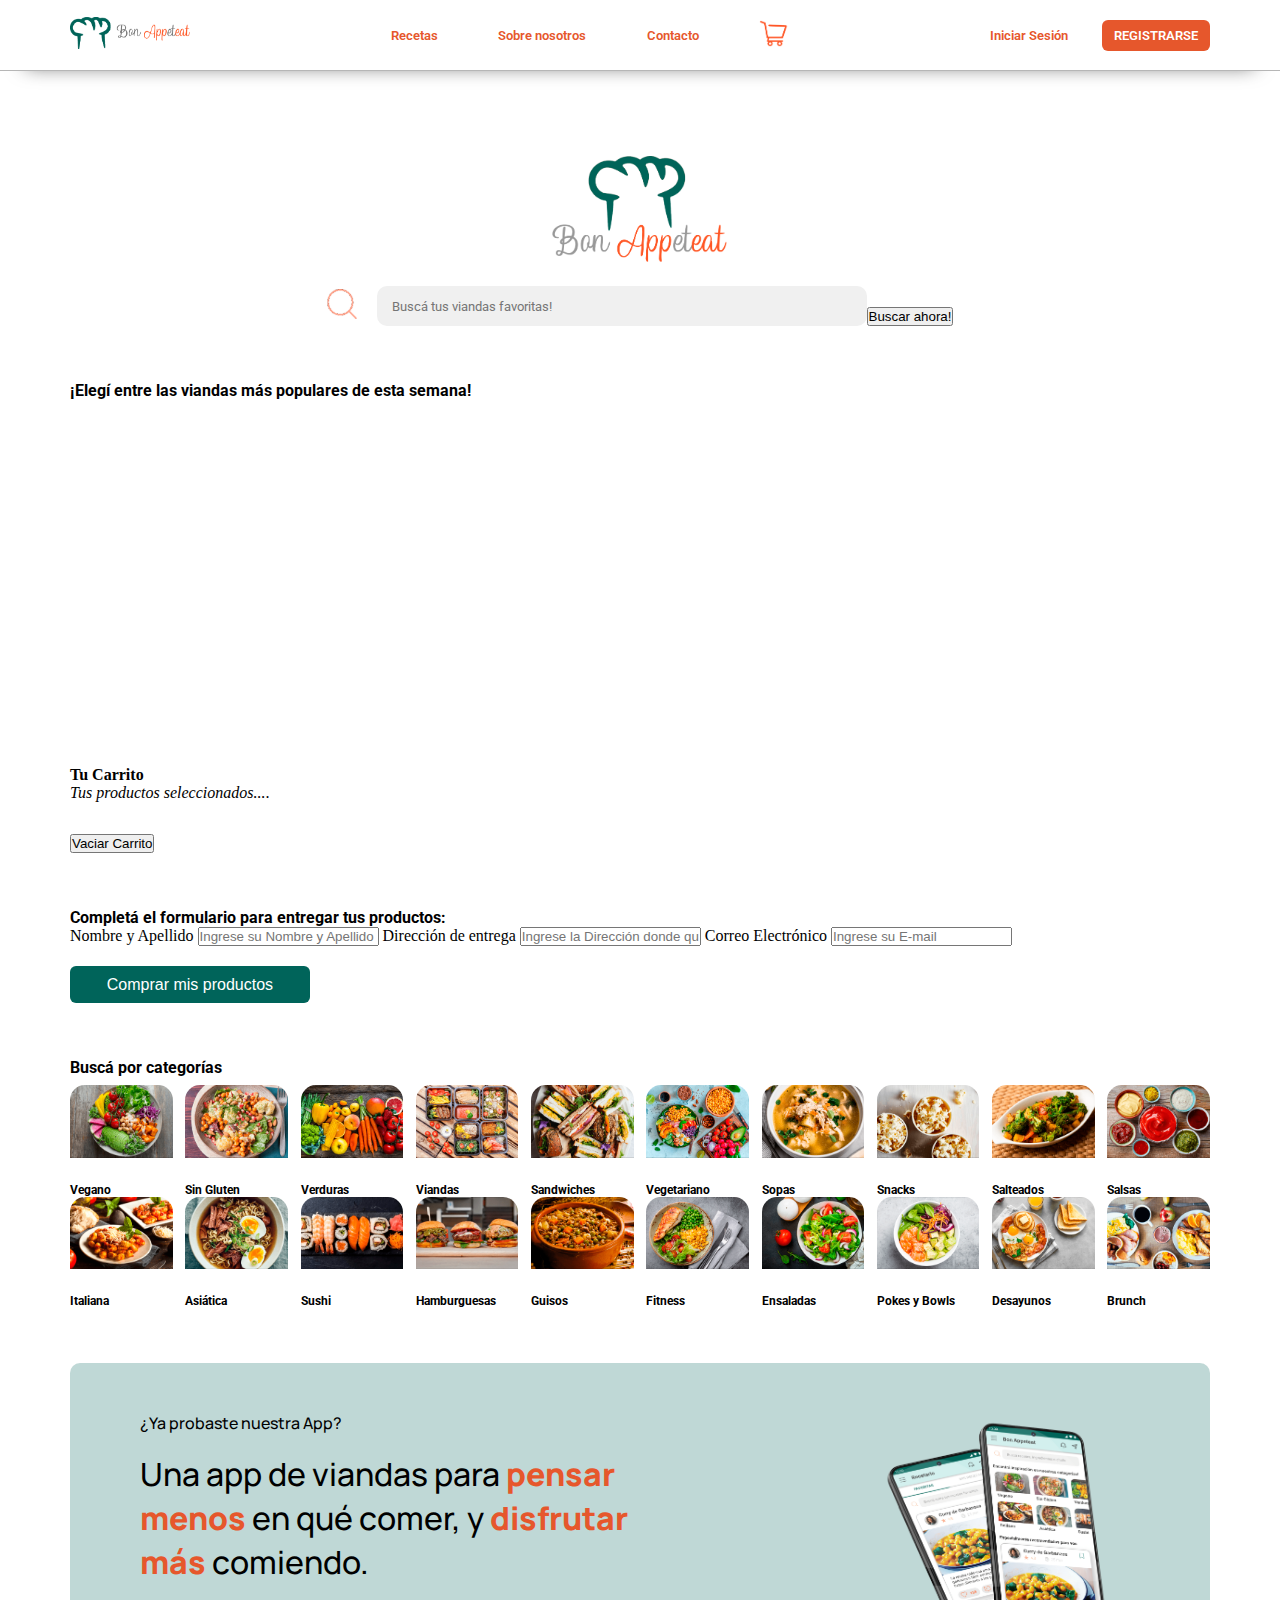
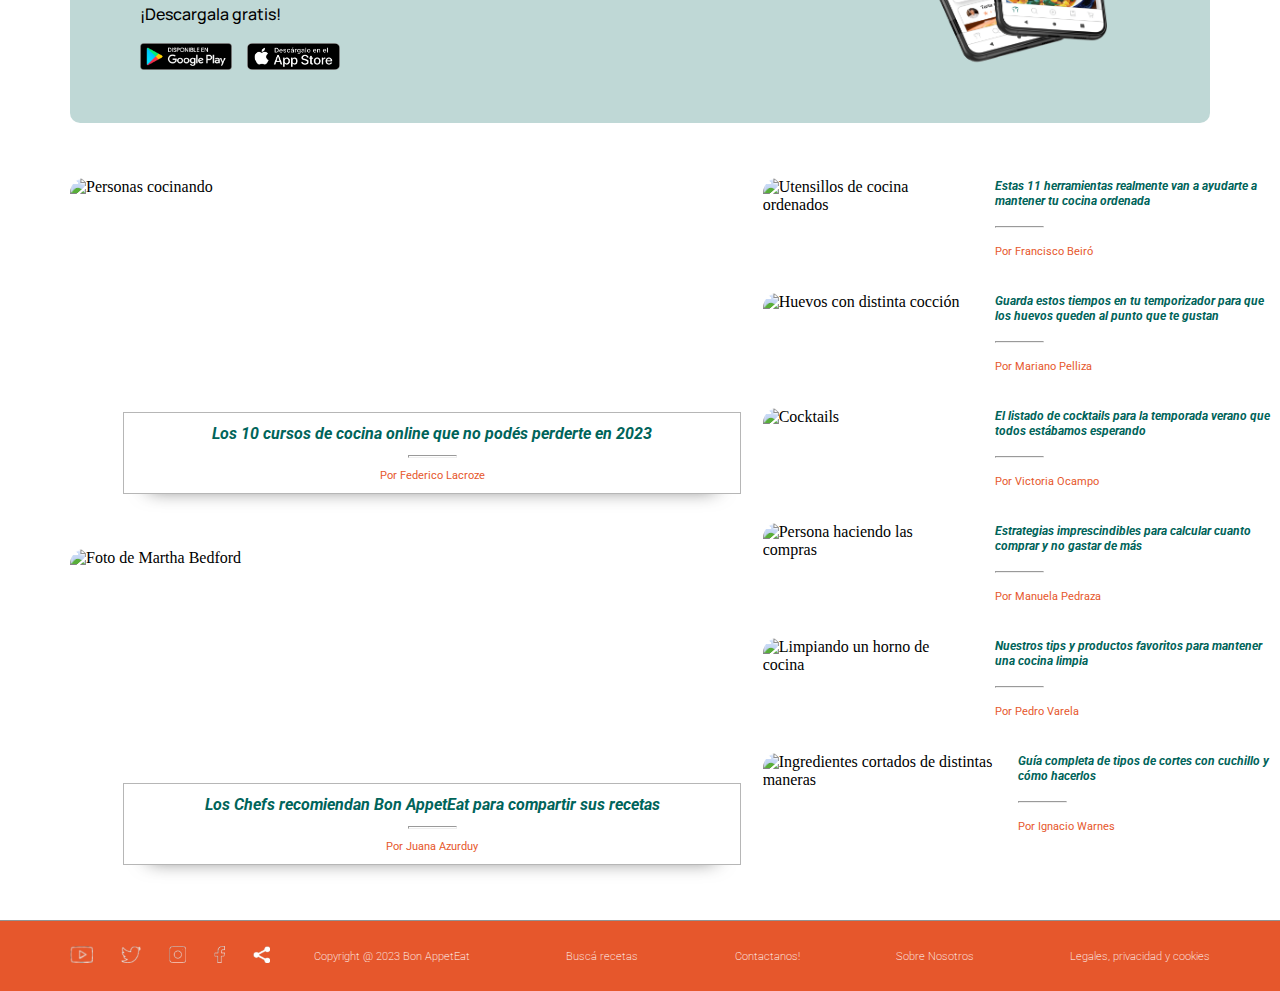
==== index.html @ 22631f2e "Se recupera la parte de DOM que se ejecutó para la segunda entrega" ====
<!DOCTYPE html>
<html lang="en">

<head>
    <meta charset="UTF-8">
    <meta http-equiv="X-UA-Compatible" content="IE=edge">
    <meta name="viewport" content="width=device-width, initial-scale=1.0">
    <meta name="description"
        content="Recetas para pensar menos en qué comer, y  disfrutar más comiendo. Podés buscar, guardar, compartir y crear todas las recetas que puedas imaginarte. No pierdas más el tiempo ni la cabeza, empezá a disfrutar de cocinar!">
    <meta name="keywords"
        content="RECETAS, RECETA, COCINAR, COCINA, COMIDA, COMIDAS, VEGANO, VEGANA, VEGETARIANO, VEGETARIANA, CELIACO, CELIACA, IDEA, SIMPLE, RAPIDO, INGREDIENTES, FACIL, MENU, GOURMET, AMATEUR, CHEF, RECETAS RAPIDAS, RECETAS FACILES, RECETAS RICAS">
    <title>Bon AppetEat - Resolvé tus comidas con miles de viandas</title>
    <link rel="shortcut icon" href="./imgs/logoFavicon.png">
    <!-- Google Fonts -->
    <link rel="preconnect" href="https://fonts.googleapis.com">
    <link rel="preconnect" href="https://fonts.gstatic.com" crossorigin>
    <link href="https://fonts.googleapis.com/css2?family=Manrope:wght@500&family=Roboto:wght@400;700&display=swap"
        rel="stylesheet">
    <!-- Bootstrap -->
    <link href="https://cdn.jsdelivr.net/npm/bootstrap@5.3.0-alpha1/dist/css/bootstrap.min.css" rel="stylesheet"
        integrity="sha384-GLhlTQ8iRABdZLl6O3oVMWSktQOp6b7In1Zl3/Jr59b6EGGoI1aFkw7cmDA6j6gD" crossorigin="anonymous">
    <!-- Style en css -->
    <link rel="stylesheet" href="./css/estilos.css">
</head>

<body>
    <main class="main__grid">
        <header class="grid__header">
            <nav class="navBar">
                <ol class="grid__padding--left grid__padding--right noBullet">
                    <li><a href="./index.html"><img id="logoNavBar" src="./imgs/logoNavBar.png"
                                alt="Logo y leyenda Bon AppetEat"></a></li>
                    <ul class="navBar__links--center noBullet">
                        <li><a class="robotoSemibold" href="./pages/recetas.html">Recetas</a></li>
                        <li><a class="robotoSemibold" href="./pages/sobreNosotros.html">Sobre nosotros</a></li>
                        <li><a class="robotoSemibold" href="./pages/contacto.html">Contacto</a></li>
                        <li><a id="botonCarrito" href="./pages/carrito.html"><img src="./imgs/carritoLogo.png"
                                    alt="Icono para acceder al carrito"></a></li>
                    </ul>
                    <ul class="navBar__links--login noBullet">
                        <li><a class="robotoSemibold" href="./pages/iniciarSesion.html"> Iniciar Sesión</a></li>
                        <li><a class="robotoSemibold" id="registroButton" href="./pages/registro.html">REGISTRARSE</a>
                        </li>
                    </ul>
                </ol>
            </nav>
        </header>
        <section class="buscador__index grid__buscador"><!-- Buscador -->
            <div class="buscador">
                <img src="./imgs/iconoBuscador.png" alt="Lupa de busqueda">
                <input class="buscador__barra robotoRegular" id="buscadorIndex" type="search"
                    name="buscadorRecetasIndex" placeholder="Buscá tus viandas favoritas!">
                <button id="botonBuscador">Buscar ahora!</button>
            </div>
            <div id="resBuscador"></div>
        </section>
        <section class="recetas grid__recetas grid__padding--left grid__padding--right">
            <!-- Seccion recetas destacadas -->
            <h1 class="robotoBold">¡Elegí entre las viandas más populares de esta semana!</h1>
            <article class="recetas__cards cardsViandas" id="product">
            </article>
        </section>
        <section class="grid__carritoIndex grid__padding--left grid__padding--right"> <!-- Carrito interactivo -->
            <div class="carrito">
                <h4>Tu Carrito</h4>
                <em>Tus productos seleccionados...</em>.
                <div class="container-cart" id="carritoActivo">
                </div>
                <div id="carritoPrecio">
                </div>
                <div>
                    <button type="button" id="carritoEmpty" class="btn btn-outline-primary">Vaciar Carrito</button>
                </div>
            </div>
        </section>
        <section class="grid__formEntrega grid__padding--left grid__padding--right"> <!-- Form de entrega (B) -->
            <p class="robotoBold">Completá el formulario para entregar tus productos:</p>
            <label>Nombre y Apellido</label>
            <input type="text" class="form-control" id="inputName" placeholder="Ingrese su Nombre y Apellido">
            <label>Dirección de entrega</label>
            <input type="text" class="form-control" id="inputName"
                placeholder="Ingrese la Dirección donde quiera recibir sus productos">
            <label>Correo Electrónico</label>
            <input type="email" class="form-control" id="inputEmail" placeholder="Ingrese su E-mail">
            <div class="container-form">
                <button type="submit" id="boton__submit" class="boton__formEntrega">Comprar mis productos</button>
            </div>
        </section>
        <section class="categorias grid__categorias grid__padding--left grid__padding--right">
            <!-- Seccion categorias -->
            <h2 class="robotoBold">Buscá por categorías</h2>
            <article class="categorias__row">
                <div class="categorias__card robotoBold">
                    <img src="./imgs/categorias/iconoCategoriaVegan.png" alt="Imagen de Categoría Vegano">
                    <p>Vegano</p>
                </div>
                <div class="categorias__card robotoBold">
                    <img src="./imgs/categorias/iconoCategoriaGlutenF.png" alt="Imagen de Categoría Sin Gluten">
                    <p>Sin Gluten</p>
                </div>
                <div class="categorias__card robotoBold">
                    <img src="./imgs/categorias/iconoCategoriaVerduras.png" alt="Imagen de Categoría Verduras">
                    <p>Verduras</p>
                </div>
                <div class="categorias__card robotoBold">
                    <img src="./imgs/categorias/iconoCategoriaViandas.png" alt="Imagen de Categoría Viandas">
                    <p>Viandas</p>
                </div>
                <div class="categorias__card robotoBold">
                    <img src="./imgs/categorias/iconoCategoriaSandw.png" alt="Imagen de Categoría Sandwiches">
                    <p>Sandwiches</p>
                </div>
                <div class="categorias__card robotoBold">
                    <img src="./imgs/categorias/iconoCategoriaVege.png" alt="Imagen de Categoría Vegetariano">
                    <p>Vegetariano</p>
                </div>
                <div class="categorias__card robotoBold">
                    <img src="./imgs/categorias/iconoCategoriaSopas.png" alt="Imagen de Categoría Sopas">
                    <p>Sopas</p>
                </div>
                <div class="categorias__card robotoBold">
                    <img src="./imgs/categorias/iconoCategoriaSnacks.png" alt="Imagen de Categoría Snacks">
                    <p>Snacks</p>
                </div>
                <div class="categorias__card robotoBold">
                    <img src="./imgs/categorias/iconoCategoriaSalteados.png" alt="Imagen de Categoría Salteados">
                    <p>Salteados</p>
                </div>
                <div class="categorias__card robotoBold">
                    <img src="./imgs/categorias/iconoCategoriaSalsas.png" alt="Imagen de Categoría Salsas">
                    <p>Salsas</p>
                </div>
            </article>
            <article class="categorias__row">
                <div class="categorias__card robotoBold">
                    <img src="./imgs/categorias/iconoCategoriaItalian.png" alt="Imagen de Categoría Italiana">
                    <p>Italiana</p>
                </div>
                <div class="categorias__card robotoBold">
                    <img src="./imgs/categorias/iconoCategoriaAsian.png" alt="Imagen de Categoría Asiática">
                    <p>Asiática</p>
                </div>
                <div class="categorias__card robotoBold">
                    <img src="./imgs/categorias/iconoCategoriaSushi.png" alt="Imagen de Categoría Sushi">
                    <p>Sushi</p>
                </div>
                <div class="categorias__card robotoBold">
                    <img src="./imgs/categorias/iconoCategoriaHamb.png" alt="Imagen de Categoría Hamburguesas">
                    <p>Hamburguesas</p>
                </div>
                <div class="categorias__card robotoBold">
                    <img src="./imgs/categorias/iconoCategoriaGuisos.png" alt="Imagen de Categoría Guisos">
                    <p>Guisos</p>
                </div>
                <div class="categorias__card robotoBold">
                    <img src="./imgs/categorias/iconoCategoriaFitness.png" alt="Imagen de Categoría Fitness">
                    <p>Fitness</p>
                </div>
                <div class="categorias__card robotoBold">
                    <img src="./imgs/categorias/iconoCategoriaEnsaladas.png" alt="Imagen de Categoría Ensaladas">
                    <p>Ensaladas</p>
                </div>
                <div class="categorias__card robotoBold">
                    <img src="./imgs/categorias/iconoCategoriaPokes.png" alt="Imagen de Categoría Pokes y Bowls">
                    <p>Pokes y Bowls</p>
                </div>
                <div class="categorias__card robotoBold">
                    <img src="./imgs/categorias/iconoCategoriaDesayuno.png" alt="Imagen de Categoría Desayunos">
                    <p>Desayunos</p>
                </div>
                <div class="categorias__card robotoBold">
                    <img src="./imgs/categorias/iconoCategoriaBrunch.png" alt="Imagen de Categoría Brunch">
                    <p>Brunch</p>
                </div>
            </article>
        </section>
        <section class="app__ad grid__app grid__padding--left grid__padding--right"><!-- Seccion app y ads -->
            <p class="manropeMedium">¿Ya probaste nuestra App?</p>
            <h3 class="manropeMedium">Una app de viandas para <strong>pensar menos</strong> en qué comer, y <strong
                    class="ad__texto--s">disfrutar más</strong>
                comiendo.</h3>
            <p class="manropeMedium">¡Descargala gratis!</p>
            <div class="ad__downloadLogos">
                <a href="https://play.google.com/store/apps"><img class="app__androidLogo"
                        src="./imgs/appGooglePlay.png"
                        alt="Descargar en Google Play (Android)"></a><!-- Quedaría pendiente corregir href si la app se publicase -->
                <a href="https://www.apple.com/la/app-store/"><img class="app__iosLogo" src="./imgs/appAppStore.png"
                        alt="Descargar en Apple Store (iOS)"></a><!-- Quedaría pendiente corregir href si la app se publicase -->
            </div>
        </section>
        <section class="newsletter__noticia grid__newsUno grid__padding--left"><!-- Noticia Grande -->
            <img src="https://kefaloniachef.com/wp-content/uploads/2019/03/cooking-class-in-asheville-1500x609.jpg"
                alt="Personas cocinando">
            <div>
                <p class="descripcion__titulo robotoBold">Los 10 cursos de cocina online que no podés perderte en 2023
                </p>
                <hr>
                <p class="descripcion__autor robotoRegular">Por Federico Lacroze</p>
            </div>
        </section>
        <section class="newsletter__noticia grid__newsDos grid__padding--left"><!-- Noticia Grande -->
            <img src="https://media.architecturaldigest.com/photos/5f77626e3200620f67498c51/master/pass/Martha%20in%20her%20Bedford%20kitchen%20-%20Fadil%20Berisha.jpg"
                alt="Foto de Martha Bedford">
            <div>
                <p class="descripcion__titulo robotoBold">Los Chefs recomiendan Bon AppetEat para compartir sus recetas
                </p>
                <hr>
                <p class="descripcion__autor robotoRegular">Por Juana Azurduy</p>
            </div>
        </section>
        <section class="newsletter__noticia--aside grid__newsAside grid__padding--right"><!-- Noticias aside -->
            <article>
                <img src="https://www.ikea.com/images/los-estantes-de-pared-montados-sohre-azulejos-blancos-almace-235a44f46e3a6fef2f59ff61b4437b71.jpg"
                    alt="Utensillos de cocina ordenados">
                <div>
                    <p class="descripcionA__titulo robotoBold">Estas 11 herramientas realmente van a ayudarte a mantener
                        tu cocina ordenada</p>
                    <hr>
                    <p class="descripcionA__autor robotoRegular">Por Francisco Beiró</p>
                </div>
            </article>
            <article>
                <img src="https://www.doctorkiltz.com/wp-content/uploads/2022/08/AdobeStock_98634572-scaled.jpeg"
                    alt="Huevos con distinta cocción">
                <div>
                    <p class="descripcionA__titulo robotoBold">Guarda estos tiempos en tu temporizador para que los
                        huevos queden al punto que te gustan</p>
                    <hr>
                    <p class="descripcionA__autor robotoRegular">Por Mariano Pelliza</p>
                </div>
            </article>
            <article>
                <img src="https://www.tastingtable.com/img/gallery/11-cocktails-to-try-if-you-like-drinking-gin/l-intro-1659025591.jpg"
                    alt="Cocktails">
                <div>
                    <p class="descripcionA__titulo robotoBold">El listado de cocktails para la temporada verano que
                        todos estábamos esperando</p>
                    <hr>
                    <p class="descripcionA__autor robotoRegular">Por Victoria Ocampo</p>
                </div>
            </article>
            <article>
                <img src="https://image.cnbcfm.com/api/v1/image/106963490-1634759952978-gettyimages-1308615771-dsc05921.jpeg?v=1634760396"
                    alt="Persona haciendo las compras">
                <div>
                    <p class="descripcionA__titulo robotoBold">Estrategias imprescindibles para calcular cuanto comprar
                        y no gastar de más</p>
                    <hr>
                    <p class="descripcionA__autor robotoRegular">Por Manuela Pedraza</p>
                </div>
            </article>
            <article>
                <img src="https://www.portaldehosteleria.com/wp-content/uploads/limpieza-cocina-profesional.jpg"
                    alt="Limpiando un horno de cocina">
                <div>
                    <p class="descripcionA__titulo robotoBold">Nuestros tips y productos favoritos para mantener una
                        cocina limpia</p>
                    <hr>
                    <p class="descripcionA__autor robotoRegular">Por Pedro Varela</p>
                </div>
            </article>
            <article>
                <img src="https://s2.ppllstatics.com/diariovasco/www/multimedia/202101/29/media/cortadas/corteok-RSqHFc3o7Q9es3ElMIcLV2J-1248x770@Diario%20Vasco.jpg"
                    alt="Ingredientes cortados de distintas maneras">
                <div>
                    <p class="descripcionA__titulo robotoBold">Guía completa de tipos de cortes con cuchillo y cómo
                        hacerlos</p>
                    <hr>
                    <p class="descripcionA__autor robotoRegular">Por Ignacio Warnes</p>
                </div>
            </article>
        </section>
        <footer class="grid__footer">
            <ol class="main__footer">
                <ul class="footer__links noBullet grid__padding--left"><!-- Para iconos de redes sociales -->
                    <li class="robotoRegular"><a href="https://www.youtube.com/channel/UC9D3T1NfKx_tJhrFBuXiDGg"><img
                                src="./imgs/iconoYoutube.png" alt="Link a Youtube"></a></li>
                    <li class="robotoRegular"><a href="https://twitter.com/BonAppetEat_app"><img
                                src="./imgs/iconoTwitter.png" alt="Link a Twitter"></a></li>
                    <li class="robotoRegular"><a href="https://www.instagram.com/bonappeteat_app/"><img
                                src="./imgs/iconoInstagram.png" alt="Link a Instagram"></a></li>
                    <li class="robotoRegular"><a href="https://www.facebook.com/profile.php?id=100087445178159"><img
                                src="./imgs/iconoFacebook.png" alt="Link a Facebook"></a></li>
                    <li class="robotoRegular"><a href=""><img src="./imgs/iconoCompartir.png" alt="Compartir"></a></li>
                </ul>
                <ul class="footer__mapsite noBullet grid__padding--right">
                    <li class="robotoRegular">
                        <p>Copyright @ 2023 Bon AppetEat</p>
                    </li>
                    <li class="robotoRegular"><a href="./pages/recetas.html">Buscá recetas</a></li>
                    <!-- Agregar href si se diseña esta página -->
                    <li class="robotoRegular"><a href="./pages/contacto.html">Contactanos!</a></li>
                    <!-- Agregar href si se diseña esta página -->
                    <li class="robotoRegular"><a href="./pages/sobreNosotros.html">Sobre Nosotros</a></li>
                    <!-- Agregar href si se diseña esta página -->
                    <li class="robotoRegular"><a href="">Legales, privacidad y cookies</a></li>
                    <!-- Agregar href si se diseña esta página -->
                </ul>
            </ol>
        </footer>
    </main>
    <!-- Bootstrap -->
    <script src="https://cdn.jsdelivr.net/npm/bootstrap@5.3.0-alpha1/dist/js/bootstrap.bundle.min.js"
        integrity="sha384-w76AqPfDkMBDXo30jS1Sgez6pr3x5MlQ1ZAGC+nuZB+EYdgRZgiwxhTBTkF7CXvN"
        crossorigin="anonymous"></script>
    <script src="./js/app.js"></script>
</body>

</html>
---- css/estilos.css ----
@charset "UTF-8";
* {
  padding: 0;
  margin: 0;
}

.noBullet {
  list-style-type: none;
  padding-inline: 0%;
}

.robotoRegular {
  font-size: 0.7rem;
  font-family: "Roboto", sans-serif;
  font-weight: 400;
  font-style: normal;
  text-decoration: none;
}

.robotoSemibold {
  font-size: 0.8rem;
  font-family: "Roboto", sans-serif;
  font-weight: 600;
  font-style: normal;
  text-decoration: none;
  color: RGB(230, 87, 44);
}

.robotoBold {
  font-size: 1rem;
  font-family: "Roboto", sans-serif;
  font-weight: 700;
  font-style: normal;
  text-decoration: none;
}

.manropeMedium {
  font-family: "Manrope", sans-serif;
  font-weight: 500;
  font-style: normal;
  text-decoration: none;
}

@media screen and (min-width: 320px) and (max-width: 431px) {
  .robotoSemibold {
    font-weight: 550;
    font-size: 0.7rem;
  }
}
@media screen and (min-width: 432px) and (max-width: 566px) {
  .robotoSemibold {
    font-weight: 550;
    font-size: 0.7rem;
  }
}
@media screen and (min-width: 567px) and (max-width: 767px) {
  .robotoSemibold {
    font-weight: 550;
    font-size: 0.7rem;
  }
}
@media screen and (min-width: 768px) and (max-width: 1023px) {
  .robotoSemibold {
    font-weight: 550;
    font-size: 0.7rem;
  }
}
/* Animación cancelada para simplificar la tienda de E-Commerce */
/* .scale {
    transition: all 0.5s;

    &:hover {
        transform: scale(1.2);
    }
} */
.main__grid {
  display: grid;
  height: 275px;
  column-gap: 3%;
  row-gap: 20%;
  grid-template-columns: 1.4fr 1fr;
  grid-template-rows: 0.25fr 0.85fr repeat(4, 2fr) 1.4fr repeat(2, 1.6fr) 0.6fr;
  grid-template-areas: "header header" "section-buscador section-buscador" "section-recetas section-recetas" "section-carritoIndex section-carritoIndex" "section-formEntrega section-formEntrega" "section-categorias section-categorias" "section-app section-app" "section-newsUno section-newsAside" "section-newsDos section-newsAside" "footer footer";
}

.main__grid--recetas {
  display: grid;
  height: 275px;
  grid-template-rows: 0.25fr 1.3fr 0.5fr repeat(2, 1fr) 0.6fr;
  grid-template-areas: "header" "section-carousel" "section-buscador" "section-categorias" "section-recetas" "footer";
}

.main__grid--sobreNosotros {
  display: grid;
  height: 275px;
  column-gap: 3%;
  row-gap: 20%;
  grid-template-columns: repeat(2, 1fr);
  grid-template-rows: 0.25fr repeat(2, 1fr) 0.6fr;
  grid-template-areas: "header header" "section-infoSN section-asideSN" "section-carousel section-carousel" "footer footer";
}

.main__grid--contacto {
  display: grid;
  height: 275px;
  grid-template-columns: repeat(2, 1fr);
  grid-template-rows: 0.25fr 1fr 0.6fr;
  grid-template-areas: "header header" "section-formText section-form" "footer footer";
}

.main__grid--sesion {
  display: grid;
  height: 275px;
  grid-template-columns: 0.5fr 1fr 0.5fr;
  grid-template-rows: 0.25fr 1fr 0.6fr;
  grid-template-areas: "header header header" ". sesion-form ." "footer footer footer";
}

.grid__header {
  grid-area: header;
}

.grid__footer {
  grid-area: footer;
}

.grid__buscador {
  grid-area: section-buscador;
}

.grid__recetas {
  grid-area: section-recetas;
}

.grid__carritoIndex {
  grid-area: section-carritoIndex;
}

.grid__formEntrega {
  grid-area: section-formEntrega;
}

.grid__categorias {
  grid-area: section-categorias;
}

.grid__app {
  grid-area: section-app;
}

.grid__newsUno {
  grid-area: section-newsUno;
}

.grid__newsDos {
  grid-area: section-newsDos;
}

.grid__newsAside {
  grid-area: section-newsAside;
}

.grid__carousel {
  grid-area: section-carousel;
}

.grid__infoSN {
  grid-area: section-infoSN;
}

.grid__asideSN {
  grid-area: section-asideSN;
}

.grid__formText {
  grid-area: section-formText;
}

.grid__form {
  grid-area: section-form;
}

.grid__sesion {
  grid-area: sesion-form;
}

.grid__padding--left {
  padding-left: 70px;
}

.grid__padding--right {
  padding-right: 70px;
}

@media screen and (min-width: 320px) and (max-width: 431px) {
  .main__grid {
    display: grid;
    row-gap: 20px;
    height: 300px;
    grid-template-columns: 1fr;
    grid-template-rows: 0.25fr 0.85fr repeat(2, 1fr) 1.4fr repeat(3, 1.6fr) 0.6fr;
    grid-template-areas: "header" "section-buscador" "section-recetas" "section-categorias" "section-app" "section-newsUno" "section-newsDos" "section-newsAside" "footer";
  }
  .main__grid--sobreNosotros {
    display: grid;
    row-gap: 20%;
    height: 275px;
    grid-template-columns: 1fr;
    grid-template-rows: 0.25fr repeat(3, 1fr) 0.6fr;
    grid-template-areas: "header" "section-infoSN" "section-asideSN" "section-carousel" "footer";
  }
  .main__grid--contacto {
    display: grid;
    row-gap: 20%;
    height: 100px;
    grid-template-columns: 1fr;
    grid-template-rows: 0.25fr repeat(2, 1fr) 0.6fr;
    grid-template-areas: "header" "section-formText" "section-form" "footer";
  }
  .main__grid--sesion {
    display: grid;
    height: 275px;
    grid-template-columns: 0.1fr 1fr 0.1fr;
    grid-template-rows: 0.25fr 1fr 0.6fr;
    grid-template-areas: "header header header" ". sesion-form ." "footer footer footer";
  }
  .grid__padding--left {
    padding-left: 10px;
  }
  .grid__padding--right {
    padding-right: 10px;
  }
}
@media screen and (min-width: 432px) and (max-width: 566px) {
  .main__grid {
    display: grid;
    row-gap: 30px;
    height: 300px;
    grid-template-columns: 1fr;
    grid-template-rows: 0.25fr 0.85fr repeat(2, 1fr) 1.4fr repeat(3, 1.6fr) 0.6fr;
    grid-template-areas: "header" "section-buscador" "section-recetas" "section-categorias" "section-app" "section-newsUno" "section-newsDos" "section-newsAside" "footer";
  }
  .main__grid--sobreNosotros {
    display: grid;
    row-gap: 20%;
    height: 275px;
    grid-template-columns: 1fr;
    grid-template-rows: 0.25fr repeat(3, 1fr) 0.6fr;
    grid-template-areas: "header" "section-infoSN" "section-asideSN" "section-carousel" "footer";
  }
  .main__grid--contacto {
    display: grid;
    row-gap: 20%;
    height: 100px;
    grid-template-columns: 1fr;
    grid-template-rows: 0.25fr repeat(2, 1fr) 0.6fr;
    grid-template-areas: "header" "section-formText" "section-form" "footer";
  }
  .main__grid--sesion {
    display: grid;
    height: 275px;
    grid-template-columns: 0.1fr 1fr 0.1fr;
    grid-template-rows: 0.25fr 1fr 0.6fr;
    grid-template-areas: "header header header" ". sesion-form ." "footer footer footer";
  }
  .grid__padding--left {
    padding-left: 10px;
  }
  .grid__padding--right {
    padding-right: 10px;
  }
}
@media screen and (min-width: 567px) and (max-width: 767px) {
  .main__grid {
    display: grid;
    row-gap: 30px;
    height: 300px;
    grid-template-columns: 1fr;
    grid-template-rows: 0.25fr 0.85fr repeat(2, 1fr) 1.4fr repeat(3, 1.6fr) 0.6fr;
    grid-template-areas: "header" "section-buscador" "section-recetas" "section-categorias" "section-app" "section-newsUno" "section-newsDos" "section-newsAside" "footer";
  }
  .main__grid--sobreNosotros {
    display: grid;
    row-gap: 20%;
    height: 275px;
    grid-template-columns: 1fr;
    grid-template-rows: 0.25fr repeat(3, 1fr) 0.6fr;
    grid-template-areas: "header" "section-infoSN" "section-asideSN" "section-carousel" "footer";
  }
  .main__grid--contacto {
    display: grid;
    row-gap: 20%;
    height: 275px;
    grid-template-columns: 1fr;
    grid-template-rows: 0.25fr repeat(2, 1fr) 0.6fr;
    grid-template-areas: "header" "section-formText" "section-form" "footer";
  }
  .main__grid--sesion {
    display: grid;
    height: 275px;
    grid-template-columns: 0.1fr 1fr 0.1fr;
    grid-template-rows: 0.25fr 1fr 0.6fr;
    grid-template-areas: "header header header" ". sesion-form ." "footer footer footer";
  }
  .grid__padding--left {
    padding-left: 10px;
  }
  .grid__padding--right {
    padding-right: 10px;
  }
}
@media screen and (min-width: 768px) and (max-width: 1023px) {
  .main__grid {
    grid-template-columns: 1.2fr 1fr;
    row-gap: 20px;
  }
  .grid__padding--left {
    padding-left: 20px;
  }
  .grid__padding--right {
    padding-right: 20px;
  }
}
@media screen and (min-width: 1024px) and (max-width: 1199px) {
  .main__grid {
    row-gap: 40px;
  }
  .grid__padding--left {
    padding-left: 40px;
  }
  .grid__padding--right {
    padding-right: 40px;
  }
}
.navBar {
  height: 70px;
  background-color: rgb(255, 255, 255);
  background-position-y: top;
  background-size: 100%;
  color: rgb(230, 87, 44);
  border: none;
  border-bottom: 0.013rem solid #b6b6b6;
  box-shadow: 0rem 1.25rem 1.25rem -1.6rem rgb(88, 88, 88);
}
.navBar ol {
  height: 100%;
  display: flex;
  flex-direction: row;
  justify-content: space-between;
  align-items: center;
  flex-wrap: nowrap;
}
.navBar ol ul {
  display: flex;
  flex-direction: row;
  justify-content: space-between;
  align-items: center;
  flex-wrap: nowrap;
}

.navBar__links--login {
  width: 220px;
}
.navBar__links--login li a:hover {
  color: rgb(230, 87, 44);
  opacity: 50%;
}

.navBar__links--center {
  width: 35%;
}
.navBar__links--center li a:hover {
  color: rgb(255, 255, 255);
  background-color: rgb(230, 87, 44);
  opacity: 50%;
  text-align: center;
  padding-left: 0.75rem;
  padding-right: 0.75rem;
  padding-top: 0.5rem;
  padding-bottom: 0.5rem;
  border-radius: 0.375rem;
  margin-left: -0.75rem;
  margin-right: -0.75rem;
}

#logoNavBar {
  width: 120px;
}

#registroButton {
  color: rgb(255, 255, 255);
  background-color: rgb(230, 87, 44);
  text-align: center;
  padding-left: 0.75rem;
  padding-right: 0.75rem;
  padding-top: 0.5rem;
  padding-bottom: 0.5rem;
  border-radius: 0.375rem;
}
#registroButton:hover {
  color: rgb(255, 255, 255);
  background-color: rgb(230, 87, 44);
  opacity: 50%;
  text-align: center;
  padding-left: 0.75rem;
  padding-right: 0.75rem;
  padding-top: 0.5rem;
  padding-bottom: 0.5rem;
  border-radius: 0.375rem;
}

#botonCarrito img {
  width: 30px;
}
#botonCarrito img:hover {
  filter: brightness(1000%);
}

@media screen and (min-width: 320px) and (max-width: 431px) {
  .navBar {
    height: 100px;
  }
  .navBar ol {
    align-items: flex-start;
    padding-top: 10px;
    padding-bottom: 10px;
  }
  .navBar__links--center {
    min-width: 80%;
    max-width: 85%;
    margin-left: -85px;
    margin-right: -190px;
    align-self: flex-end;
  }
  .navBar__links--login {
    width: 190px;
    scale: 75%;
  }
  #logoNavBar {
    width: 85px;
  }
  #registroButton {
    padding-left: 0.5rem;
    padding-right: 0.5rem;
    padding-top: 0.4rem;
    padding-bottom: 0.4rem;
    border-radius: 0.2rem;
  }
}
@media screen and (min-width: 432px) and (max-width: 566px) {
  .navBar {
    height: 100px;
  }
  .navBar ol {
    align-items: flex-start;
    padding-top: 10px;
    padding-bottom: 10px;
  }
  .navBar__links--center {
    min-width: 75%;
    max-width: 80%;
    margin-left: -85px;
    margin-right: -190px;
    align-self: flex-end;
  }
  .navBar__links--login {
    width: 190px;
    scale: 90%;
  }
  #logoNavBar {
    width: 85px;
  }
  #registroButton {
    padding-left: 0.5rem;
    padding-right: 0.5rem;
    padding-top: 0.4rem;
    padding-bottom: 0.4rem;
    border-radius: 0.2rem;
  }
}
@media screen and (min-width: 567px) and (max-width: 767px) {
  .navBar {
    height: 60px;
  }
  .navBar__links--center {
    width: 40%;
    scale: 95%;
  }
  .navBar__links--login {
    width: 185px;
    scale: 95%;
  }
  #logoNavBar {
    width: 80px;
  }
  #registroButton {
    padding-left: 0.5rem;
    padding-right: 0.5rem;
    padding-top: 0.4rem;
    padding-bottom: 0.4rem;
    border-radius: 0.2rem;
  }
}
@media screen and (min-width: 768px) and (max-width: 1023px) {
  .navBar {
    height: 60px;
  }
  .navBar__links--center {
    width: 35%;
  }
  .navBar__links--login {
    width: 200px;
  }
  #logoNavBar {
    width: 100px;
  }
  #registroButton {
    padding-left: 0.6rem;
    padding-right: 0.6rem;
    padding-top: 0.45rem;
    padding-bottom: 0.45rem;
    border-radius: 0.25rem;
  }
}
.main__footer {
  position: absolute;
  min-width: 100%;
  height: 70px;
  background: rgb(230, 87, 44);
  background-position-y: bottom;
  border-top: 1px solid rgb(146, 146, 146);
  display: flex;
  flex-direction: row;
  justify-content: space-between;
  align-items: center;
  flex-wrap: nowrap;
}

.footer__links {
  width: 200px;
  display: flex;
  flex-direction: row;
  justify-content: space-between;
  align-items: center;
  flex-wrap: nowrap;
}
.footer__links li a img {
  height: 17px;
}

.footer__mapsite {
  width: 70%;
  display: flex;
  flex-direction: row;
  justify-content: space-between;
  align-items: center;
  flex-wrap: nowrap;
}
.footer__mapsite li {
  font-weight: 200;
  color: rgb(255, 255, 255);
  font-size: 0.7rem;
}
.footer__mapsite li a {
  font-weight: 200;
  color: rgb(255, 255, 255);
  font-size: 0.7rem;
  text-decoration: none;
}
.footer__mapsite li p {
  font-weight: 200;
  margin-bottom: 0%;
}

@media screen and (min-width: 320px) and (max-width: 431px) {
  .main__footer {
    position: relative;
    margin-bottom: 0;
    height: 150px;
    flex-direction: column;
    justify-content: space-around;
  }
  .footer__links li a img {
    height: 20px;
  }
  .footer__mapsite {
    height: 65%;
    display: flex;
    flex-direction: column;
    flex-wrap: nowrap;
    justify-content: space-around;
    align-items: center;
  }
  .footer__mapsite li {
    font-weight: 100;
    font-size: 0.6rem;
  }
}
@media screen and (min-width: 432px) and (max-width: 566px) {
  .main__footer {
    height: 150px;
    flex-direction: column;
    justify-content: space-around;
  }
  .footer__links li a img {
    height: 20px;
  }
  .footer__mapsite {
    height: 65%;
    display: flex;
    flex-direction: column;
    flex-wrap: nowrap;
    justify-content: space-around;
    align-items: center;
  }
  .footer__mapsite li {
    font-weight: 100;
    font-size: 0.6rem;
  }
}
@media screen and (min-width: 567px) and (max-width: 767px) {
  .main__footer {
    height: 100px;
    flex-direction: column;
    justify-content: space-around;
  }
  .footer__links li a img {
    height: 20px;
  }
  .footer__mapsite {
    width: 100%;
  }
  .footer__mapsite li {
    font-weight: 300;
    font-size: 0.6rem;
  }
}
@media screen and (min-width: 768px) and (max-width: 1023px) {
  .main__footer {
    height: 100px;
    flex-direction: column;
    justify-content: space-around;
  }
  .footer__links li a img {
    height: 25px;
  }
  .footer__mapsite {
    width: 85%;
  }
  .footer__mapsite li {
    font-weight: 300;
    font-size: 0.7rem;
  }
}
.buscador {
  height: 200px;
  background-image: url(../imgs/logoBodyIndex.png);
  background-repeat: no-repeat;
  background-size: 175px;
  background-position-y: 30px;
  background-position-x: center;
  display: flex;
  flex-direction: row;
  flex-wrap: nowrap;
  justify-content: center;
  align-items: flex-end;
}
.buscador img {
  height: 30px;
  width: 30px;
  margin-right: 20px;
  margin-top: 7.5px;
  margin-bottom: 7.5px;
}

.buscador__index {
  display: flex;
  flex-wrap: nowrap;
  flex-direction: column;
  justify-content: center;
  align-items: center;
}

.buscador__barra, .buscador__barra--recetas {
  height: 40px;
  width: 490px;
  border: none;
  border-radius: 10px;
  background-color: #F0F0F0;
  padding-left: 15px;
  padding-right: 15px;
  font-size: 0.8rem;
}

.recetas {
  height: 300px;
  display: flex;
  flex-direction: column;
  justify-content: space-between;
  padding-bottom: 30px;
}
.recetas h1 {
  align-self: flex-start;
  padding-bottom: 0.7%;
}

.recetas__cards {
  height: 220px;
  display: flex;
  flex-direction: row;
  flex-wrap: wrap;
  justify-content: space-between;
}

#resBuscador {
  display: flex;
  flex-direction: row;
  flex-wrap: wrap;
  justify-content: space-between;
}

/* Cards Bootstrap */
.card {
  max-height: 70%;
  max-width: 15%;
  margin: 0%;
  padding: 0%;
  border: none;
}

.card-img-top {
  min-height: 70%;
  min-width: 100%;
  object-fit: cover;
  margin-bottom: -0.5rem;
  border-top-left-radius: 20px;
  border-top-right-radius: 20px;
}

.card-body {
  max-height: 30%;
  overflow-y: visible;
  margin: 0%;
  margin-top: 1rem;
  padding: 0%;
}

.card-title {
  max-height: 20%;
  font-size: 0.975rem;
  margin-bottom: 40px;
}

.card-text {
  max-height: 80%;
  margin-top: 1rem;
  font-size: 0.75rem;
  line-height: 1rem;
}

/* -------------- */
.categorias {
  height: 250px;
  display: flex;
  flex-direction: column;
  justify-content: space-between;
}
.categorias h2 {
  align-self: flex-start;
  padding-bottom: 0.7%;
  text-align: start;
}

.categorias__row {
  height: 50%;
  display: flex;
  flex-direction: row;
  flex-wrap: nowrap;
  justify-content: space-between;
  align-self: normal;
}

.categorias__card {
  max-width: 9%;
  display: flex;
  flex-direction: column;
  justify-content: space-between;
}
.categorias__card img {
  height: 65%;
  width: 100%;
  object-fit: cover;
  border-top-right-radius: 15px;
  border-top-left-radius: 15px;
}
.categorias__card p {
  font-size: 0.75rem;
}

.app__ad {
  max-width: 100%;
  height: 280px;
  background-color: rgba(0, 100, 90, 0.25);
  margin-left: 70px;
  margin-right: 70px;
  border-radius: 10px;
  display: flex;
  flex-direction: column;
  flex-wrap: nowrap;
  justify-content: space-around;
  align-items: flex-start;
  background-image: url(../imgs/mockupsApp.png);
  background-size: 240px;
  background-repeat: no-repeat;
  background-position-x: 90%;
  background-position-y: center;
  padding-top: 40px;
  padding-bottom: 40px;
}
.app__ad h3 {
  font-size: 2rem;
  width: 50%;
}
.app__ad h3 strong {
  font-weight: 800;
  color: rgb(230, 87, 44);
}
.app__ad p {
  font-size: 1rem;
}

.ad__downloadLogos {
  display: flex;
  flex-direction: row;
  justify-content: flex-start;
}

.app__androidLogo {
  height: 27.5px;
  padding-right: 15px;
}

.app__iosLogo {
  height: 27.5px;
}

.newsletter__noticia {
  height: 100%;
  width: 100%;
  display: flex;
  flex-direction: column;
  justify-content: flex-start;
  align-items: center;
  flex-wrap: wrap;
}
.newsletter__noticia img {
  height: 260px;
  width: 100%;
  object-fit: cover;
  margin-bottom: -26px;
  border-radius: 15px;
}
.newsletter__noticia div {
  background-color: rgb(255, 255, 255);
  min-height: 80px;
  width: 85%;
  border: 0.012rem solid #b6b6b6;
  position: relative;
  z-index: 1;
  display: flex;
  flex-direction: column;
  justify-content: space-evenly;
  align-items: center;
  box-shadow: 0rem 1.25rem 1.25rem -1.6rem rgb(88, 88, 88);
}
.newsletter__noticia div hr {
  height: 1px;
  width: 47px;
  margin: 0 auto;
}

.descripcion__titulo {
  color: rgb(0, 100, 90);
  font-style: italic;
  text-align: center;
  max-width: 80%;
  margin: 0 auto;
  font-size: 1rem;
}

.descripcion__autor {
  margin: 0 auto;
  color: rgb(230, 87, 44);
  font-size: 0.675rem;
}

.newsletter__noticia--aside {
  height: 675px;
  width: 100%;
  display: flex;
  flex-direction: column;
  justify-content: space-between;
}
.newsletter__noticia--aside article {
  height: 100px;
  width: 100%;
  display: flex;
  align-items: flex-start;
}
.newsletter__noticia--aside article img {
  height: 80%;
  min-width: 40%;
  object-fit: cover;
  border-radius: 15px;
}
.newsletter__noticia--aside article div {
  height: 80%;
  display: flex;
  flex-direction: column;
  justify-content: space-between;
}
.newsletter__noticia--aside article div hr {
  margin-left: 25px;
  width: 47px;
  margin-top: 0;
  margin-bottom: 0;
}

.descripcionA__titulo {
  color: rgb(0, 100, 90);
  font-style: italic;
  font-size: 0.775rem;
  padding-left: 25px;
  margin-bottom: 0;
}

.descripcionA__autor {
  color: rgb(230, 87, 44);
  font-size: 0.7rem;
  padding-left: 25px;
  margin-bottom: 0;
}

#botonAddCarrito {
  padding: 0.6rem;
  padding-right: 2.3rem;
  padding-left: 2.3rem;
  margin-right: 1rem;
  font-size: 1rem;
  color: rgb(255, 255, 255);
  background-color: rgb(0, 100, 90);
  border: none;
  border-radius: 0.375rem;
  text-align: center;
}
#botonAddCarrito:hover {
  opacity: 75%;
}
#botonAddCarrito img {
  width: 20px;
}

.boton__formEntrega {
  margin-top: 20px;
}

.container-cart {
  display: flex;
  flex-wrap: wrap;
  justify-content: space-around;
  align-items: baseline;
  margin: 1rem;
}

@media screen and (min-width: 320px) and (max-width: 431px) {
  .buscador {
    scale: 80%;
  }
  .buscador__barra, .buscador__barra--recetas {
    width: 80%;
  }
  .recetas {
    min-height: 700px;
    min-width: 30%;
    max-width: 100%;
  }
  .recetas h1 {
    font-size: 0.85rem;
  }
  .recetas__cards {
    flex-wrap: wrap;
    height: 100%;
  }
  .card {
    max-height: 130px;
    min-width: 33%;
    max-width: 45%;
  }
  .card-img-top {
    height: 40%;
  }
  .card-body {
    max-height: 70%;
  }
  .card-title {
    margin-bottom: 0px;
    font-size: 0.85rem;
  }
  .card-text {
    margin-top: 0.5rem;
    font-size: 0.625rem;
  }
  .categorias {
    min-height: 800px;
    min-width: 320px;
    max-width: 431px;
  }
  .categorias h2 {
    font-size: 0.9rem;
  }
  .categorias__row {
    flex-wrap: wrap;
    height: 100%;
  }
  .categorias__card {
    max-height: 60px;
    max-width: 48%;
  }
  .categorias__card p {
    font-size: 0.75rem;
  }
  .app__ad {
    height: 300;
    margin-left: 10px;
    margin-right: 10px;
    background-size: 30%;
  }
  .app__ad h3 {
    font-size: 1.2rem;
    width: 60%;
  }
  .app__ad p {
    font-size: 0.7rem;
  }
  .newsletter__noticia {
    padding-right: 10px;
  }
  .newsletter__noticia--aside {
    padding-left: 10px;
  }
}
@media screen and (min-width: 432px) and (max-width: 566px) {
  .buscador__barra, .buscador__barra--recetas {
    width: 70%;
  }
  .recetas {
    min-height: 625px;
    min-width: 30%;
    max-width: 100%;
  }
  .recetas h1 {
    font-size: 0.9rem;
  }
  .recetas__cards {
    flex-wrap: wrap;
    height: 100%;
  }
  .card {
    max-height: 150px;
    min-width: 33%;
    max-width: 45%;
  }
  .card-img-top {
    height: 40%;
  }
  .card-body {
    max-height: 70%;
  }
  .card-title {
    margin-bottom: 0px;
    font-size: 0.85rem;
  }
  .card-text {
    margin-top: 0.5rem;
    font-size: 0.575rem;
  }
  .categorias {
    min-height: 420px;
    min-width: 432px;
    max-width: 566px;
  }
  .categorias h2 {
    font-size: 0.9rem;
  }
  .categorias__row {
    flex-wrap: wrap;
    height: 100%;
  }
  .categorias__card {
    max-height: 100px;
    max-width: 19%;
  }
  .categorias__card p {
    font-size: 0.675rem;
  }
  .app__ad {
    height: 300;
    margin-left: 10px;
    margin-right: 10px;
    background-size: 30%;
  }
  .app__ad h3 {
    font-size: 1.2rem;
    width: 60%;
  }
  .app__ad p {
    font-size: 0.7rem;
  }
  .newsletter__noticia {
    padding-right: 10px;
  }
  .newsletter__noticia--aside {
    padding-left: 10px;
  }
}
@media screen and (min-width: 567px) and (max-width: 767px) {
  .recetas {
    height: 550px;
    min-width: 576px;
    max-width: 739px;
  }
  .recetas__cards {
    flex-wrap: wrap;
    height: 100%;
  }
  .card {
    max-height: 200px;
    min-width: 180px;
  }
  .card-img-top {
    height: 40%;
  }
  .card-body {
    max-height: 70%;
  }
  .card-title {
    margin-bottom: 0px;
  }
  .card-text {
    margin-top: 0.5rem;
    font-size: 0.7rem;
  }
  .categorias {
    min-height: 420px;
    min-width: 576px;
    max-width: 739px;
  }
  .categorias__row {
    flex-wrap: wrap;
    height: 100%;
  }
  .categorias__card {
    max-height: 100px;
    max-width: 19%;
  }
  .app__ad {
    height: 300;
    margin-left: 10px;
    margin-right: 10px;
  }
  .app__ad h3 {
    font-size: 1.5rem;
  }
  .app__ad p {
    font-size: 0.775rem;
  }
  .newsletter__noticia {
    padding-right: 10px;
  }
  .newsletter__noticia--aside {
    padding-left: 10px;
  }
}
@media screen and (min-width: 768px) and (max-width: 1023px) {
  .recetas {
    height: 510px;
    min-width: 768px;
    max-width: 979px;
  }
  .recetas__cards {
    flex-wrap: wrap;
    height: 100%;
  }
  .card {
    max-height: 200px;
    min-width: 235px;
  }
  .card-img-top {
    height: 40%;
  }
  .card-body {
    max-height: 70%;
  }
  .card-title {
    margin-bottom: 0px;
  }
  .card-text {
    margin-top: 0.5rem;
    font-size: 0.7rem;
  }
  .categorias {
    height: 400px;
    min-width: 768px;
    max-width: 1023px;
  }
  .categorias__row {
    flex-wrap: wrap;
    height: 100%;
  }
  .categorias__card {
    max-height: 80px;
    max-width: 18%;
  }
  .categorias__card img {
    margin-bottom: 0.5rem;
  }
  .app__ad {
    height: 90%;
    margin-left: 20px;
    margin-right: 20px;
  }
  .descripcion__titulo {
    font-size: 0.9rem;
  }
  .descripcion__autor {
    font-size: 0.6 0.75rem;
  }
  .descripcionA__titulo {
    font-size: 0.675rem;
  }
  .descripcionA__autor {
    font-size: 0.6rem;
  }
}
@media screen and (min-width: 1024px) and (max-width: 1199px) {
  .recetas {
    height: 230px;
  }
  .recetas__cards {
    height: 100%;
  }
  .card {
    max-height: 150px;
    min-width: 15.5%;
  }
  .card-img-top {
    height: 40%;
  }
  .card-body {
    max-height: 10%;
  }
  .card-title {
    font-size: 0.875rem;
    margin-bottom: 1.4rem;
  }
  .card-text {
    font-size: 0.675rem;
    width: 100%;
  }
  .app__ad {
    height: 90%;
    margin-left: 40px;
    margin-right: 40px;
  }
}
.carousel-item {
  height: 400px;
}
.carousel-item img {
  object-fit: cover;
  transform: translateY(-30%);
}

.buscador--recetas {
  height: 150px;
  display: flex;
  flex-direction: row;
  flex-wrap: nowrap;
  justify-content: center;
  align-items: center;
}
.buscador--recetas img {
  height: 40px;
  width: 40px;
  margin-right: 20px;
  margin-top: 7.5px;
  margin-bottom: 7.5px;
}

.buscador__barra--recetas {
  min-width: 60%;
  height: 60px;
  padding-left: 1%;
  padding-right: 1%;
  font-size: 1rem;
}

.categorias--recetas {
  height: 100%;
  padding-bottom: 2%;
  display: flex;
  flex-direction: column;
  justify-content: space-between;
}

.recetas--recetas {
  height: 100%;
  padding-bottom: 2%;
  display: flex;
  flex-direction: column;
  justify-content: space-between;
}

@media screen and (min-width: 320px) and (max-width: 431px) {
  .carousel-item {
    height: 150px;
  }
  .carousel-item img {
    object-fit: cover;
    transform: translateY(-15%);
  }
  .carousel-caption h1 {
    font-size: 1.3rem;
  }
  .carousel-caption p {
    font-size: 0.675rem;
  }
  .buscador--recetas img {
    height: 20px;
    width: 20px;
  }
  .buscador__barra--recetas {
    height: 40px;
    min-width: 80%;
    font-size: 0.76rem;
  }
  .recetas--recetas {
    min-height: 700px;
    min-width: 320px;
    max-width: 431px;
  }
}
@media screen and (min-width: 432px) and (max-width: 566px) {
  .carousel-item {
    height: 200px;
  }
  .carousel-item img {
    object-fit: cover;
    transform: translateY(-30%);
  }
  .carousel-caption h1 {
    font-size: 1.3rem;
  }
  .carousel-caption p {
    font-size: 0.675rem;
  }
  .buscador--recetas img {
    height: 25px;
    width: 25px;
  }
  .buscador__barra--recetas {
    height: 45px;
    min-width: 70%;
    font-size: 0.8rem;
  }
  .recetas--recetas {
    min-height: 625px;
    min-width: 432px;
    max-width: 566px;
  }
}
@media screen and (min-width: 567px) and (max-width: 767px) {
  .carousel-item {
    height: 200px;
  }
  .carousel-item img {
    object-fit: cover;
    transform: translateY(-30%);
  }
  .carousel-caption h1 {
    font-size: 1.3rem;
  }
  .carousel-caption p {
    font-size: 0.675rem;
  }
  .buscador--recetas img {
    height: 25px;
    width: 25px;
  }
  .buscador__barra--recetas {
    height: 45px;
    min-width: 70%;
    font-size: 0.8rem;
  }
  .recetas--recetas {
    min-height: 550px;
    min-width: 576px;
    max-width: 739px;
  }
}
@media screen and (min-width: 768px) and (max-width: 1023px) {
  .carousel-item {
    height: 300px;
  }
  .carousel-item img {
    object-fit: cover;
    transform: translateY(-30%);
  }
  .carousel-caption h1 {
    font-size: 1.3rem;
  }
  .carousel-caption p {
    font-size: 0.675rem;
  }
  .buscador__barra--recetas {
    min-width: 70%;
    height: 55px;
  }
  .recetas--recetas {
    min-height: 510px;
    min-width: 768px;
    max-width: 979px;
  }
}
@media screen and (min-width: 1024px) and (max-width: 1199px) {
  .recetas--recetas {
    height: 280px;
  }
}
.info__texto {
  height: 100%;
  width: 100%;
  display: flex;
  flex-direction: column;
  justify-content: space-between;
}
.info__texto h1 {
  font-size: 2.25rem;
}
.info__texto p {
  font-size: 1rem;
  font-weight: 400;
  text-align: justify;
}
.info__texto p strong {
  color: rgb(230, 87, 44);
  font-weight: 650;
}

.section__funct {
  height: 300px;
  width: 100%;
  display: flex;
  flex-direction: column;
  justify-content: space-between;
  align-items: flex-end;
}
.section__funct div {
  height: 100%;
  width: 100%;
  display: flex;
  flex-direction: row;
  justify-content: flex-start;
  align-items: center;
}
.section__funct div img {
  width: 50px;
}
.section__funct div p {
  font-size: 0.85rem;
  padding-left: 5%;
  margin-bottom: 0px;
}
.section__funct div p strong {
  color: rgb(0, 100, 90);
  font-weight: 900;
}

#carouselExampleSlidesOnly {
  height: 100%;
  margin-bottom: -55px;
}

@media screen and (min-width: 320px) and (max-width: 431px) {
  .info__texto {
    padding-right: 10px;
  }
  .info__texto h1 {
    font-size: 1.5rem;
  }
  .info__texto p {
    font-size: 0.7rem;
  }
  .section__funct {
    padding-left: 10px;
  }
  .section__funct div img {
    width: 40px;
  }
  .section__funct div p {
    font-size: 0.675rem;
  }
  #carouselExampleSlidesOnly {
    margin-bottom: -55px;
  }
}
@media screen and (min-width: 432px) and (max-width: 566px) {
  .info__texto {
    padding-right: 10px;
  }
  .info__texto h1 {
    font-size: 2rem;
  }
  .info__texto p {
    font-size: 0.85rem;
  }
  .section__funct {
    padding-left: 10px;
  }
  #carouselExampleSlidesOnly {
    margin-bottom: -85px;
  }
}
@media screen and (min-width: 567px) and (max-width: 767px) {
  .info__texto {
    padding-right: 10px;
  }
  .section__funct {
    padding-left: 10px;
  }
}
.contacto__texto {
  height: 600px;
  width: 90%;
  display: flex;
  flex-direction: column;
  justify-content: flex-start;
  padding-top: 70px;
  padding-bottom: 70px;
  background-image: url(../imgs/logoBodyIndex.png);
  background-repeat: no-repeat;
  background-size: 250px;
  background-position-y: 90%;
  background-position-x: 70px;
}
.contacto__texto h1 {
  font-size: 2rem;
  padding-bottom: 20px;
}
.contacto__texto p {
  font-size: 0.95rem;
  width: 100%;
  padding-bottom: 10px;
}
.contacto__texto p:nth-child(4) {
  font-weight: 700;
  font-style: italic;
}

.contacto__form {
  height: 600px;
  display: flex;
  flex-wrap: wrap;
  flex-direction: column;
  justify-content: space-between;
  align-items: flex-end;
  padding-top: 70px;
  padding-bottom: 70px;
}

.contacto__form {
  height: 600px;
  display: flex;
  flex-wrap: wrap;
  flex-direction: column;
  justify-content: space-between;
  align-items: flex-end;
  padding-top: 70px;
  padding-bottom: 70px;
}

#form__nombre {
  min-width: 90%;
  height: 3.5rem;
  border: none;
  border-radius: 0.86rem;
  background-color: #F0F0F0;
  font-size: 1rem;
  padding-left: 1.393rem;
}

#form__email {
  min-width: 90%;
  height: 3.5rem;
  border: none;
  border-radius: 0.86rem;
  background-color: #F0F0F0;
  font-size: 1rem;
  padding-left: 1.393rem;
}

#form__mensaje {
  min-width: 90%;
  height: 15rem;
  border: none;
  border-radius: 0.86rem;
  background-color: #F0F0F0;
  font-size: 1rem;
  padding-left: 1.393rem;
  padding-top: 1.5rem;
}

#boton__submit {
  padding: 0.6rem;
  padding-right: 2.3rem;
  padding-left: 2.3rem;
  margin-right: 1rem;
  font-size: 1rem;
  color: rgb(255, 255, 255);
  background-color: rgb(0, 100, 90);
  border: none;
  border-radius: 0.375rem;
  text-align: center;
}
#boton__submit:hover {
  opacity: 75%;
}

#boton__reset {
  padding: 0.6rem;
  padding-right: 2.3rem;
  padding-left: 2.3rem;
  margin-right: 1rem;
  font-size: 1rem;
  color: rgb(255, 255, 255);
  background-color: rgb(0, 100, 90);
  border: none;
  border-radius: 0.375rem;
  text-align: center;
}
#boton__reset:hover {
  opacity: 75%;
}

@media screen and (min-width: 320px) and (max-width: 431px) {
  .contacto__texto {
    padding-top: 20px;
    height: 500px;
    background-position-x: center;
  }
  .contacto__texto h1 {
    font-size: 1.4rem;
  }
  .contacto__texto p {
    font-size: 0.75rem;
  }
  .contacto__form {
    align-items: center;
    padding-left: -10px;
  }
}
@media screen and (min-width: 432px) and (max-width: 566px) {
  .contacto__texto {
    padding-top: 20px;
    height: 500px;
    background-position-x: center;
  }
  .contacto__texto h1 {
    font-size: 1.8rem;
  }
  .contacto__texto p {
    font-size: 0.9rem;
  }
  .contacto__form {
    align-items: center;
    padding-left: -10px;
  }
}
@media screen and (min-width: 567px) and (max-width: 767px) {
  .contacto__texto {
    height: 500px;
    background-position-x: center;
    padding-top: 20px;
    padding-bottom: 20px;
  }
  .contacto__texto h1 {
    font-size: 2rem;
    padding-bottom: 30px;
  }
  .contacto__texto p {
    font-size: 1.2rem;
  }
  .contacto__form {
    align-items: center;
    padding-left: -10px;
  }
  #form__mensaje {
    height: 15rem;
  }
}
.section__sesion {
  height: 550px;
  display: flex;
  flex-direction: column;
  justify-content: space-around;
}
.section__sesion h1 {
  width: 80%;
  text-align: center;
  font-size: 1.5rem;
}

#boton__login {
  padding: 0.6rem;
  padding-right: 2.3rem;
  padding-left: 2.3rem;
  margin-right: 1rem;
  font-size: 1rem;
  color: rgb(255, 255, 255);
  background-color: rgb(0, 100, 90);
  border: none;
  border-radius: 0.375rem;
  text-align: center;
}
#boton__login:hover {
  opacity: 75%;
}

.sesion__texto {
  padding-bottom: 15%;
  text-align: center;
}
.sesion__texto p {
  font-size: 0.8rem;
}
.sesion__texto a {
  text-decoration: underline;
  color: black;
  font-size: 0.8rem;
}

@media screen and (min-width: 320px) and (max-width: 431px) {
  .section__sesion h1 {
    font-size: 1.2rem;
    width: 100%;
  }
  #boton__login {
    margin-left: 5%;
  }
}
@media screen and (min-width: 432px) and (max-width: 566px) {
  .section__sesion h1 {
    font-size: 1.2rem;
    width: 100%;
  }
  #boton__login {
    margin-left: 5%;
  }
}
@media screen and (min-width: 567px) and (max-width: 767px) {
  #boton__login {
    margin-left: 5%;
  }
}

/*# sourceMappingURL=estilos.css.map */
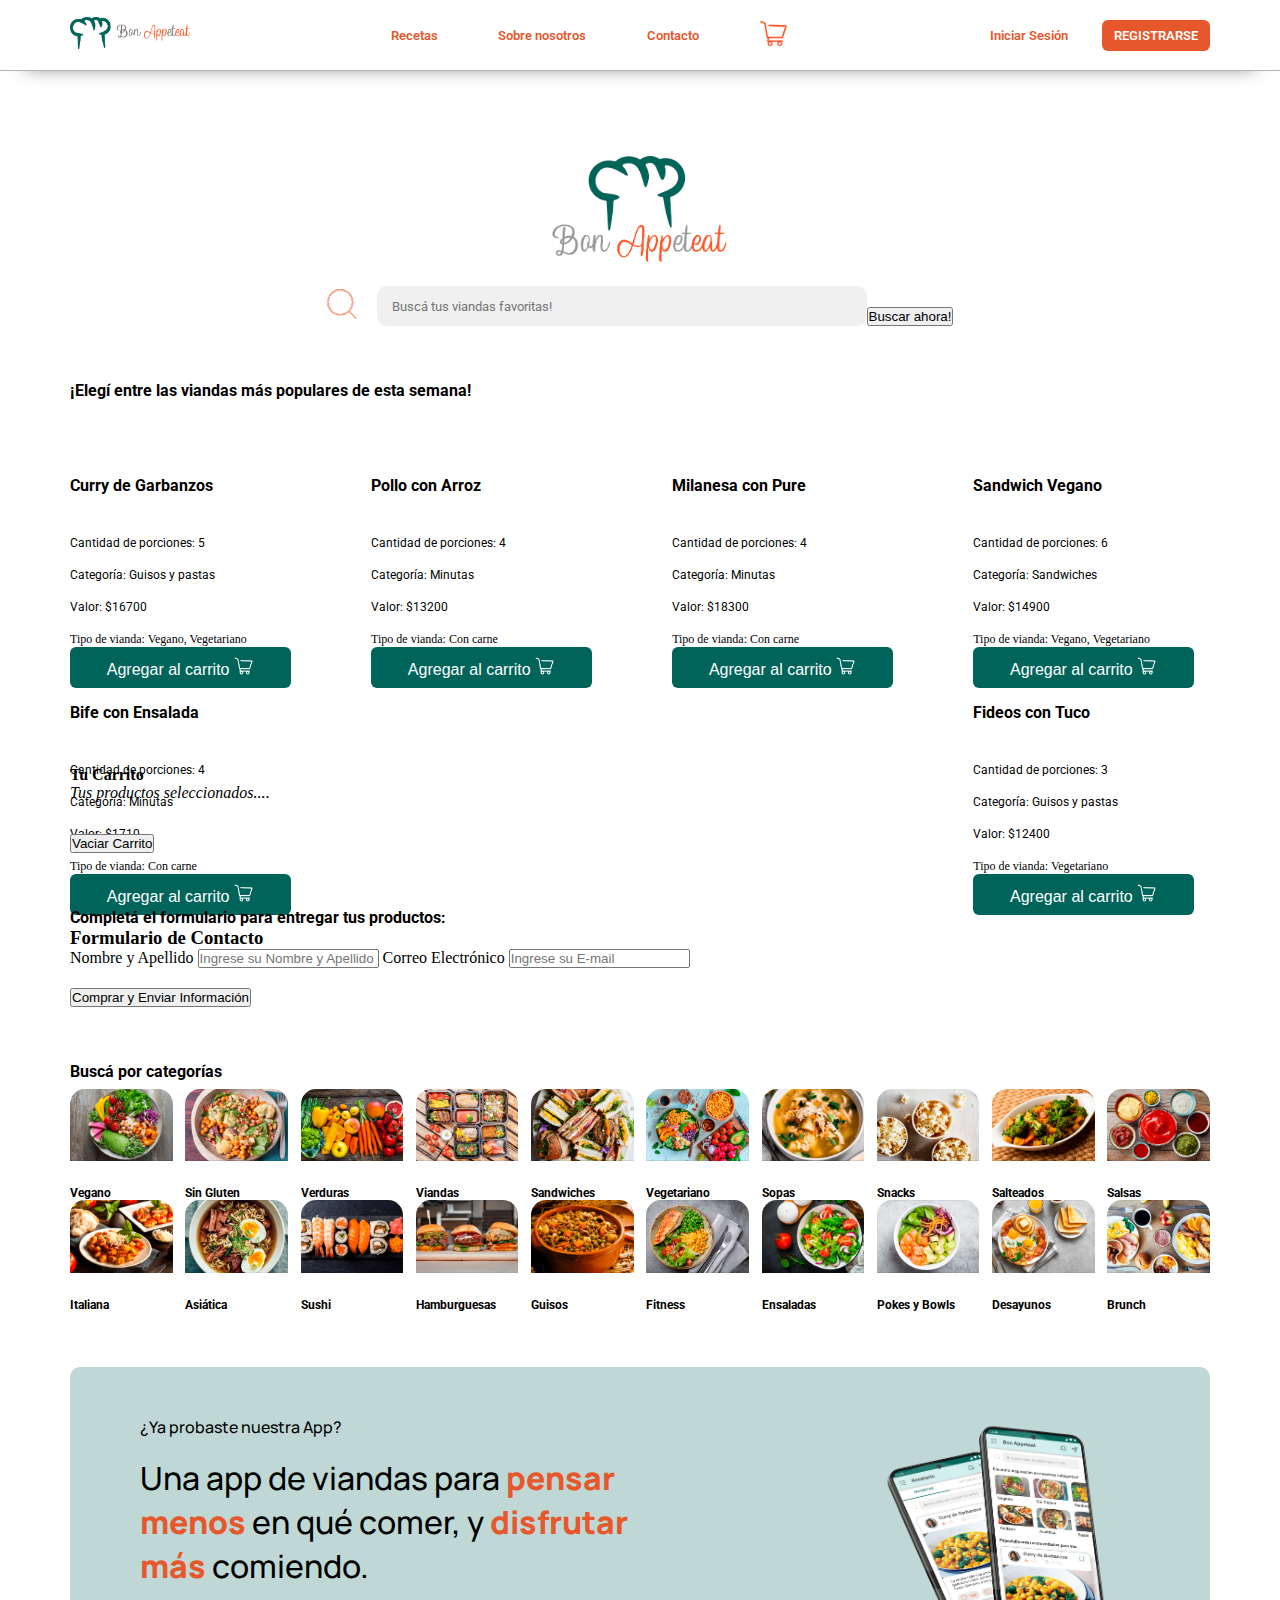
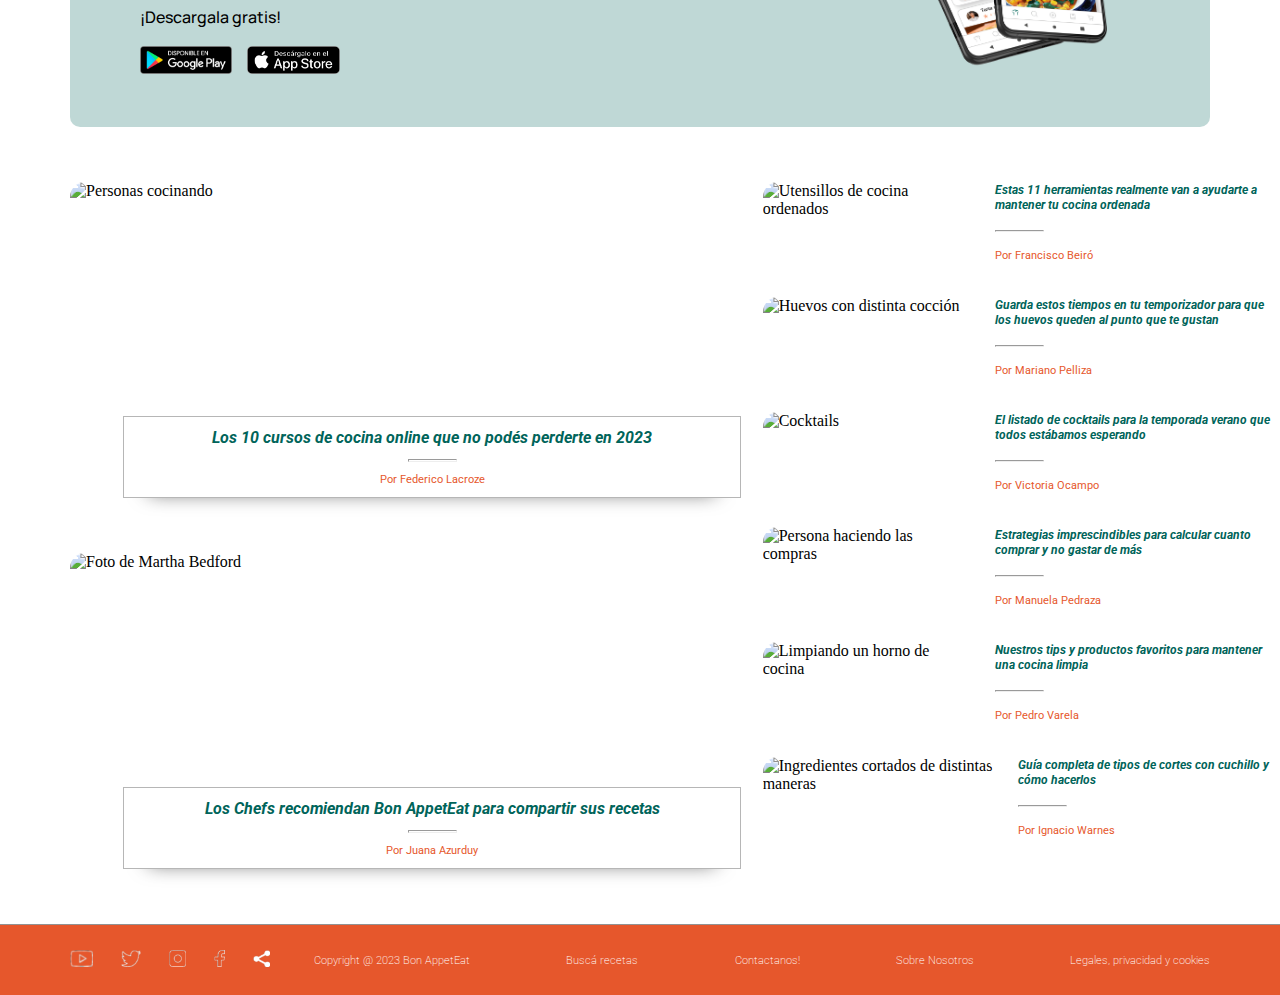
==== commit acb1d1db: "Correccion de funcionamiento de formulario" ====
--- a/index.html
+++ b/index.html
@@ -74,17 +74,18 @@
             </div>
         </section>
         <section class="grid__formEntrega grid__padding--left grid__padding--right"> <!-- Form de entrega (B) -->
-            <p class="robotoBold">Completá el formulario para entregar tus productos:</p>
-            <label>Nombre y Apellido</label>
-            <input type="text" class="form-control" id="inputName" placeholder="Ingrese su Nombre y Apellido">
-            <label>Dirección de entrega</label>
-            <input type="text" class="form-control" id="inputName"
-                placeholder="Ingrese la Dirección donde quiera recibir sus productos">
-            <label>Correo Electrónico</label>
-            <input type="email" class="form-control" id="inputEmail" placeholder="Ingrese su E-mail">
-            <div class="container-form">
-                <button type="submit" id="boton__submit" class="boton__formEntrega">Comprar mis productos</button>
-            </div>
+            <h3 class="robotoBold">Completá el formulario para entregar tus productos:</h3>
+            <form id="form">
+                <h3>Formulario de Contacto</h3>
+                <label>Nombre y Apellido</label>
+                <input type="text" class="form-control" id="inputName" placeholder="Ingrese su Nombre y Apellido">
+                <label>Correo Electrónico</label>
+                <input type="email" class="form-control" id="inputEmail" placeholder="Ingrese su E-mail">
+                <div class="container-form">
+                    <button type="submit" class="boton__formEntrega">Comprar y Enviar Información</button>
+                </div>
+                <div id="respuesta"></div>
+            </form>
         </section>
         <section class="categorias grid__categorias grid__padding--left grid__padding--right">
             <!-- Seccion categorias -->
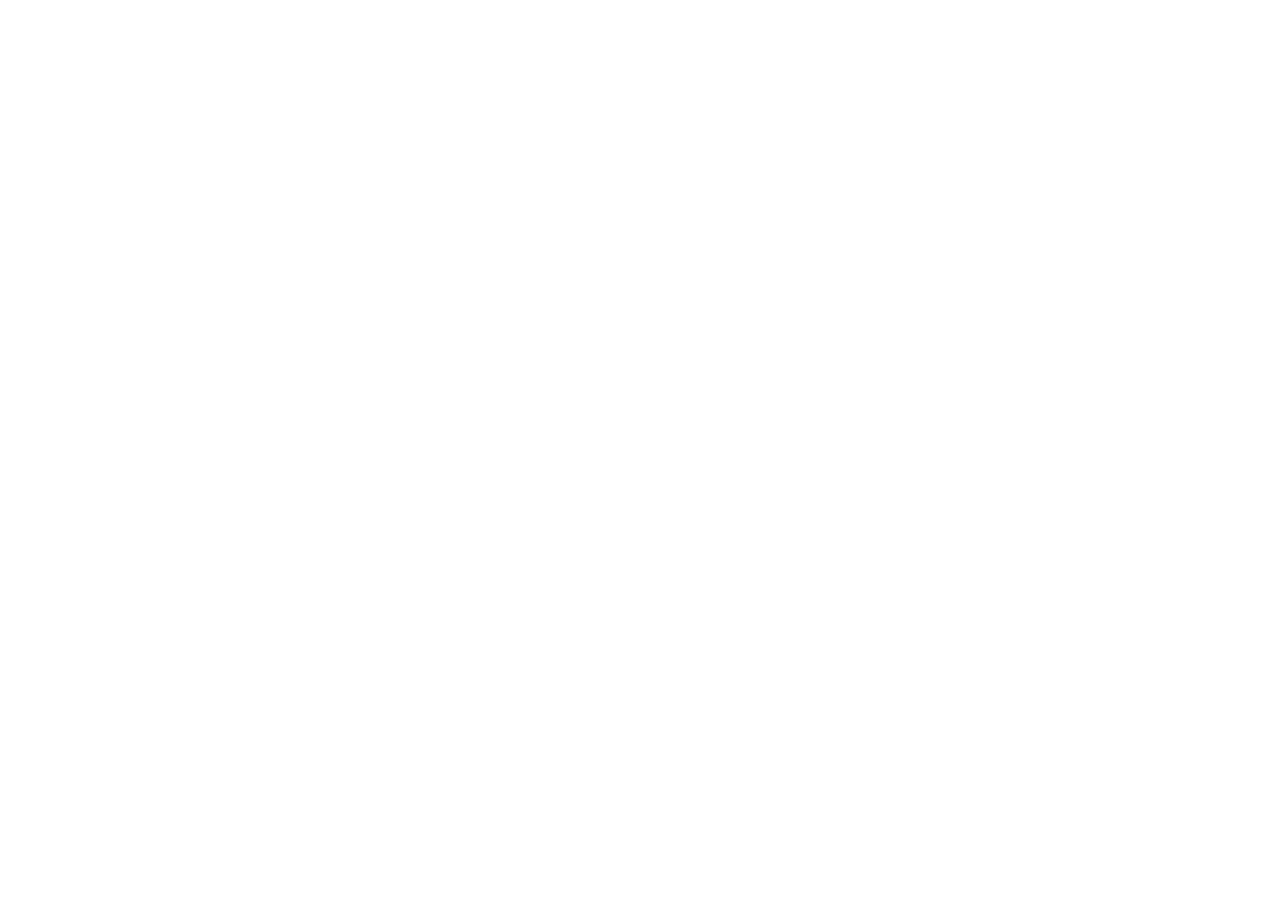
==== commit 7ce91d48: "Se agrego el registro de la primera entrega como branch" ====
--- a/index.html
+++ b/index.html
@@ -5,306 +5,13 @@
     <meta charset="UTF-8">
     <meta http-equiv="X-UA-Compatible" content="IE=edge">
     <meta name="viewport" content="width=device-width, initial-scale=1.0">
-    <meta name="description"
-        content="Recetas para pensar menos en qué comer, y  disfrutar más comiendo. Podés buscar, guardar, compartir y crear todas las recetas que puedas imaginarte. No pierdas más el tiempo ni la cabeza, empezá a disfrutar de cocinar!">
-    <meta name="keywords"
-        content="RECETAS, RECETA, COCINAR, COCINA, COMIDA, COMIDAS, VEGANO, VEGANA, VEGETARIANO, VEGETARIANA, CELIACO, CELIACA, IDEA, SIMPLE, RAPIDO, INGREDIENTES, FACIL, MENU, GOURMET, AMATEUR, CHEF, RECETAS RAPIDAS, RECETAS FACILES, RECETAS RICAS">
-    <title>Bon AppetEat - Resolvé tus comidas con miles de viandas</title>
-    <link rel="shortcut icon" href="./imgs/logoFavicon.png">
-    <!-- Google Fonts -->
-    <link rel="preconnect" href="https://fonts.googleapis.com">
-    <link rel="preconnect" href="https://fonts.gstatic.com" crossorigin>
-    <link href="https://fonts.googleapis.com/css2?family=Manrope:wght@500&family=Roboto:wght@400;700&display=swap"
-        rel="stylesheet">
-    <!-- Bootstrap -->
-    <link href="https://cdn.jsdelivr.net/npm/bootstrap@5.3.0-alpha1/dist/css/bootstrap.min.css" rel="stylesheet"
-        integrity="sha384-GLhlTQ8iRABdZLl6O3oVMWSktQOp6b7In1Zl3/Jr59b6EGGoI1aFkw7cmDA6j6gD" crossorigin="anonymous">
-    <!-- Style en css -->
-    <link rel="stylesheet" href="./css/estilos.css">
+    <title>Bon AppetEat - Foodstore</title>
 </head>
 
 <body>
-    <main class="main__grid">
-        <header class="grid__header">
-            <nav class="navBar">
-                <ol class="grid__padding--left grid__padding--right noBullet">
-                    <li><a href="./index.html"><img id="logoNavBar" src="./imgs/logoNavBar.png"
-                                alt="Logo y leyenda Bon AppetEat"></a></li>
-                    <ul class="navBar__links--center noBullet">
-                        <li><a class="robotoSemibold" href="./pages/recetas.html">Recetas</a></li>
-                        <li><a class="robotoSemibold" href="./pages/sobreNosotros.html">Sobre nosotros</a></li>
-                        <li><a class="robotoSemibold" href="./pages/contacto.html">Contacto</a></li>
-                        <li><a id="botonCarrito" href="./pages/carrito.html"><img src="./imgs/carritoLogo.png"
-                                    alt="Icono para acceder al carrito"></a></li>
-                    </ul>
-                    <ul class="navBar__links--login noBullet">
-                        <li><a class="robotoSemibold" href="./pages/iniciarSesion.html"> Iniciar Sesión</a></li>
-                        <li><a class="robotoSemibold" id="registroButton" href="./pages/registro.html">REGISTRARSE</a>
-                        </li>
-                    </ul>
-                </ol>
-            </nav>
-        </header>
-        <section class="buscador__index grid__buscador"><!-- Buscador -->
-            <div class="buscador">
-                <img src="./imgs/iconoBuscador.png" alt="Lupa de busqueda">
-                <input class="buscador__barra robotoRegular" id="buscadorIndex" type="search"
-                    name="buscadorRecetasIndex" placeholder="Buscá tus viandas favoritas!">
-                <button id="botonBuscador">Buscar ahora!</button>
-            </div>
-            <div id="resBuscador"></div>
-        </section>
-        <section class="recetas grid__recetas grid__padding--left grid__padding--right">
-            <!-- Seccion recetas destacadas -->
-            <h1 class="robotoBold">¡Elegí entre las viandas más populares de esta semana!</h1>
-            <article class="recetas__cards cardsViandas" id="product">
-            </article>
-        </section>
-        <section class="grid__carritoIndex grid__padding--left grid__padding--right"> <!-- Carrito interactivo -->
-            <div class="carrito">
-                <h4>Tu Carrito</h4>
-                <em>Tus productos seleccionados...</em>.
-                <div class="container-cart" id="carritoActivo">
-                </div>
-                <div id="carritoPrecio">
-                </div>
-                <div>
-                    <button type="button" id="carritoEmpty" class="btn btn-outline-primary">Vaciar Carrito</button>
-                </div>
-            </div>
-        </section>
-        <section class="grid__formEntrega grid__padding--left grid__padding--right"> <!-- Form de entrega (B) -->
-            <h3 class="robotoBold">Completá el formulario para entregar tus productos:</h3>
-            <form id="form">
-                <h3>Formulario de Contacto</h3>
-                <label>Nombre y Apellido</label>
-                <input type="text" class="form-control" id="inputName" placeholder="Ingrese su Nombre y Apellido">
-                <label>Correo Electrónico</label>
-                <input type="email" class="form-control" id="inputEmail" placeholder="Ingrese su E-mail">
-                <div class="container-form">
-                    <button type="submit" class="boton__formEntrega">Comprar y Enviar Información</button>
-                </div>
-                <div id="respuesta"></div>
-            </form>
-        </section>
-        <section class="categorias grid__categorias grid__padding--left grid__padding--right">
-            <!-- Seccion categorias -->
-            <h2 class="robotoBold">Buscá por categorías</h2>
-            <article class="categorias__row">
-                <div class="categorias__card robotoBold">
-                    <img src="./imgs/categorias/iconoCategoriaVegan.png" alt="Imagen de Categoría Vegano">
-                    <p>Vegano</p>
-                </div>
-                <div class="categorias__card robotoBold">
-                    <img src="./imgs/categorias/iconoCategoriaGlutenF.png" alt="Imagen de Categoría Sin Gluten">
-                    <p>Sin Gluten</p>
-                </div>
-                <div class="categorias__card robotoBold">
-                    <img src="./imgs/categorias/iconoCategoriaVerduras.png" alt="Imagen de Categoría Verduras">
-                    <p>Verduras</p>
-                </div>
-                <div class="categorias__card robotoBold">
-                    <img src="./imgs/categorias/iconoCategoriaViandas.png" alt="Imagen de Categoría Viandas">
-                    <p>Viandas</p>
-                </div>
-                <div class="categorias__card robotoBold">
-                    <img src="./imgs/categorias/iconoCategoriaSandw.png" alt="Imagen de Categoría Sandwiches">
-                    <p>Sandwiches</p>
-                </div>
-                <div class="categorias__card robotoBold">
-                    <img src="./imgs/categorias/iconoCategoriaVege.png" alt="Imagen de Categoría Vegetariano">
-                    <p>Vegetariano</p>
-                </div>
-                <div class="categorias__card robotoBold">
-                    <img src="./imgs/categorias/iconoCategoriaSopas.png" alt="Imagen de Categoría Sopas">
-                    <p>Sopas</p>
-                </div>
-                <div class="categorias__card robotoBold">
-                    <img src="./imgs/categorias/iconoCategoriaSnacks.png" alt="Imagen de Categoría Snacks">
-                    <p>Snacks</p>
-                </div>
-                <div class="categorias__card robotoBold">
-                    <img src="./imgs/categorias/iconoCategoriaSalteados.png" alt="Imagen de Categoría Salteados">
-                    <p>Salteados</p>
-                </div>
-                <div class="categorias__card robotoBold">
-                    <img src="./imgs/categorias/iconoCategoriaSalsas.png" alt="Imagen de Categoría Salsas">
-                    <p>Salsas</p>
-                </div>
-            </article>
-            <article class="categorias__row">
-                <div class="categorias__card robotoBold">
-                    <img src="./imgs/categorias/iconoCategoriaItalian.png" alt="Imagen de Categoría Italiana">
-                    <p>Italiana</p>
-                </div>
-                <div class="categorias__card robotoBold">
-                    <img src="./imgs/categorias/iconoCategoriaAsian.png" alt="Imagen de Categoría Asiática">
-                    <p>Asiática</p>
-                </div>
-                <div class="categorias__card robotoBold">
-                    <img src="./imgs/categorias/iconoCategoriaSushi.png" alt="Imagen de Categoría Sushi">
-                    <p>Sushi</p>
-                </div>
-                <div class="categorias__card robotoBold">
-                    <img src="./imgs/categorias/iconoCategoriaHamb.png" alt="Imagen de Categoría Hamburguesas">
-                    <p>Hamburguesas</p>
-                </div>
-                <div class="categorias__card robotoBold">
-                    <img src="./imgs/categorias/iconoCategoriaGuisos.png" alt="Imagen de Categoría Guisos">
-                    <p>Guisos</p>
-                </div>
-                <div class="categorias__card robotoBold">
-                    <img src="./imgs/categorias/iconoCategoriaFitness.png" alt="Imagen de Categoría Fitness">
-                    <p>Fitness</p>
-                </div>
-                <div class="categorias__card robotoBold">
-                    <img src="./imgs/categorias/iconoCategoriaEnsaladas.png" alt="Imagen de Categoría Ensaladas">
-                    <p>Ensaladas</p>
-                </div>
-                <div class="categorias__card robotoBold">
-                    <img src="./imgs/categorias/iconoCategoriaPokes.png" alt="Imagen de Categoría Pokes y Bowls">
-                    <p>Pokes y Bowls</p>
-                </div>
-                <div class="categorias__card robotoBold">
-                    <img src="./imgs/categorias/iconoCategoriaDesayuno.png" alt="Imagen de Categoría Desayunos">
-                    <p>Desayunos</p>
-                </div>
-                <div class="categorias__card robotoBold">
-                    <img src="./imgs/categorias/iconoCategoriaBrunch.png" alt="Imagen de Categoría Brunch">
-                    <p>Brunch</p>
-                </div>
-            </article>
-        </section>
-        <section class="app__ad grid__app grid__padding--left grid__padding--right"><!-- Seccion app y ads -->
-            <p class="manropeMedium">¿Ya probaste nuestra App?</p>
-            <h3 class="manropeMedium">Una app de viandas para <strong>pensar menos</strong> en qué comer, y <strong
-                    class="ad__texto--s">disfrutar más</strong>
-                comiendo.</h3>
-            <p class="manropeMedium">¡Descargala gratis!</p>
-            <div class="ad__downloadLogos">
-                <a href="https://play.google.com/store/apps"><img class="app__androidLogo"
-                        src="./imgs/appGooglePlay.png"
-                        alt="Descargar en Google Play (Android)"></a><!-- Quedaría pendiente corregir href si la app se publicase -->
-                <a href="https://www.apple.com/la/app-store/"><img class="app__iosLogo" src="./imgs/appAppStore.png"
-                        alt="Descargar en Apple Store (iOS)"></a><!-- Quedaría pendiente corregir href si la app se publicase -->
-            </div>
-        </section>
-        <section class="newsletter__noticia grid__newsUno grid__padding--left"><!-- Noticia Grande -->
-            <img src="https://kefaloniachef.com/wp-content/uploads/2019/03/cooking-class-in-asheville-1500x609.jpg"
-                alt="Personas cocinando">
-            <div>
-                <p class="descripcion__titulo robotoBold">Los 10 cursos de cocina online que no podés perderte en 2023
-                </p>
-                <hr>
-                <p class="descripcion__autor robotoRegular">Por Federico Lacroze</p>
-            </div>
-        </section>
-        <section class="newsletter__noticia grid__newsDos grid__padding--left"><!-- Noticia Grande -->
-            <img src="https://media.architecturaldigest.com/photos/5f77626e3200620f67498c51/master/pass/Martha%20in%20her%20Bedford%20kitchen%20-%20Fadil%20Berisha.jpg"
-                alt="Foto de Martha Bedford">
-            <div>
-                <p class="descripcion__titulo robotoBold">Los Chefs recomiendan Bon AppetEat para compartir sus recetas
-                </p>
-                <hr>
-                <p class="descripcion__autor robotoRegular">Por Juana Azurduy</p>
-            </div>
-        </section>
-        <section class="newsletter__noticia--aside grid__newsAside grid__padding--right"><!-- Noticias aside -->
-            <article>
-                <img src="https://www.ikea.com/images/los-estantes-de-pared-montados-sohre-azulejos-blancos-almace-235a44f46e3a6fef2f59ff61b4437b71.jpg"
-                    alt="Utensillos de cocina ordenados">
-                <div>
-                    <p class="descripcionA__titulo robotoBold">Estas 11 herramientas realmente van a ayudarte a mantener
-                        tu cocina ordenada</p>
-                    <hr>
-                    <p class="descripcionA__autor robotoRegular">Por Francisco Beiró</p>
-                </div>
-            </article>
-            <article>
-                <img src="https://www.doctorkiltz.com/wp-content/uploads/2022/08/AdobeStock_98634572-scaled.jpeg"
-                    alt="Huevos con distinta cocción">
-                <div>
-                    <p class="descripcionA__titulo robotoBold">Guarda estos tiempos en tu temporizador para que los
-                        huevos queden al punto que te gustan</p>
-                    <hr>
-                    <p class="descripcionA__autor robotoRegular">Por Mariano Pelliza</p>
-                </div>
-            </article>
-            <article>
-                <img src="https://www.tastingtable.com/img/gallery/11-cocktails-to-try-if-you-like-drinking-gin/l-intro-1659025591.jpg"
-                    alt="Cocktails">
-                <div>
-                    <p class="descripcionA__titulo robotoBold">El listado de cocktails para la temporada verano que
-                        todos estábamos esperando</p>
-                    <hr>
-                    <p class="descripcionA__autor robotoRegular">Por Victoria Ocampo</p>
-                </div>
-            </article>
-            <article>
-                <img src="https://image.cnbcfm.com/api/v1/image/106963490-1634759952978-gettyimages-1308615771-dsc05921.jpeg?v=1634760396"
-                    alt="Persona haciendo las compras">
-                <div>
-                    <p class="descripcionA__titulo robotoBold">Estrategias imprescindibles para calcular cuanto comprar
-                        y no gastar de más</p>
-                    <hr>
-                    <p class="descripcionA__autor robotoRegular">Por Manuela Pedraza</p>
-                </div>
-            </article>
-            <article>
-                <img src="https://www.portaldehosteleria.com/wp-content/uploads/limpieza-cocina-profesional.jpg"
-                    alt="Limpiando un horno de cocina">
-                <div>
-                    <p class="descripcionA__titulo robotoBold">Nuestros tips y productos favoritos para mantener una
-                        cocina limpia</p>
-                    <hr>
-                    <p class="descripcionA__autor robotoRegular">Por Pedro Varela</p>
-                </div>
-            </article>
-            <article>
-                <img src="https://s2.ppllstatics.com/diariovasco/www/multimedia/202101/29/media/cortadas/corteok-RSqHFc3o7Q9es3ElMIcLV2J-1248x770@Diario%20Vasco.jpg"
-                    alt="Ingredientes cortados de distintas maneras">
-                <div>
-                    <p class="descripcionA__titulo robotoBold">Guía completa de tipos de cortes con cuchillo y cómo
-                        hacerlos</p>
-                    <hr>
-                    <p class="descripcionA__autor robotoRegular">Por Ignacio Warnes</p>
-                </div>
-            </article>
-        </section>
-        <footer class="grid__footer">
-            <ol class="main__footer">
-                <ul class="footer__links noBullet grid__padding--left"><!-- Para iconos de redes sociales -->
-                    <li class="robotoRegular"><a href="https://www.youtube.com/channel/UC9D3T1NfKx_tJhrFBuXiDGg"><img
-                                src="./imgs/iconoYoutube.png" alt="Link a Youtube"></a></li>
-                    <li class="robotoRegular"><a href="https://twitter.com/BonAppetEat_app"><img
-                                src="./imgs/iconoTwitter.png" alt="Link a Twitter"></a></li>
-                    <li class="robotoRegular"><a href="https://www.instagram.com/bonappeteat_app/"><img
-                                src="./imgs/iconoInstagram.png" alt="Link a Instagram"></a></li>
-                    <li class="robotoRegular"><a href="https://www.facebook.com/profile.php?id=100087445178159"><img
-                                src="./imgs/iconoFacebook.png" alt="Link a Facebook"></a></li>
-                    <li class="robotoRegular"><a href=""><img src="./imgs/iconoCompartir.png" alt="Compartir"></a></li>
-                </ul>
-                <ul class="footer__mapsite noBullet grid__padding--right">
-                    <li class="robotoRegular">
-                        <p>Copyright @ 2023 Bon AppetEat</p>
-                    </li>
-                    <li class="robotoRegular"><a href="./pages/recetas.html">Buscá recetas</a></li>
-                    <!-- Agregar href si se diseña esta página -->
-                    <li class="robotoRegular"><a href="./pages/contacto.html">Contactanos!</a></li>
-                    <!-- Agregar href si se diseña esta página -->
-                    <li class="robotoRegular"><a href="./pages/sobreNosotros.html">Sobre Nosotros</a></li>
-                    <!-- Agregar href si se diseña esta página -->
-                    <li class="robotoRegular"><a href="">Legales, privacidad y cookies</a></li>
-                    <!-- Agregar href si se diseña esta página -->
-                </ul>
-            </ol>
-        </footer>
-    </main>
-    <!-- Bootstrap -->
-    <script src="https://cdn.jsdelivr.net/npm/bootstrap@5.3.0-alpha1/dist/js/bootstrap.bundle.min.js"
-        integrity="sha384-w76AqPfDkMBDXo30jS1Sgez6pr3x5MlQ1ZAGC+nuZB+EYdgRZgiwxhTBTkF7CXvN"
-        crossorigin="anonymous"></script>
-    <script src="./js/app.js"></script>
+
+
+    <script src="./app.js"></script>
 </body>
 
 </html>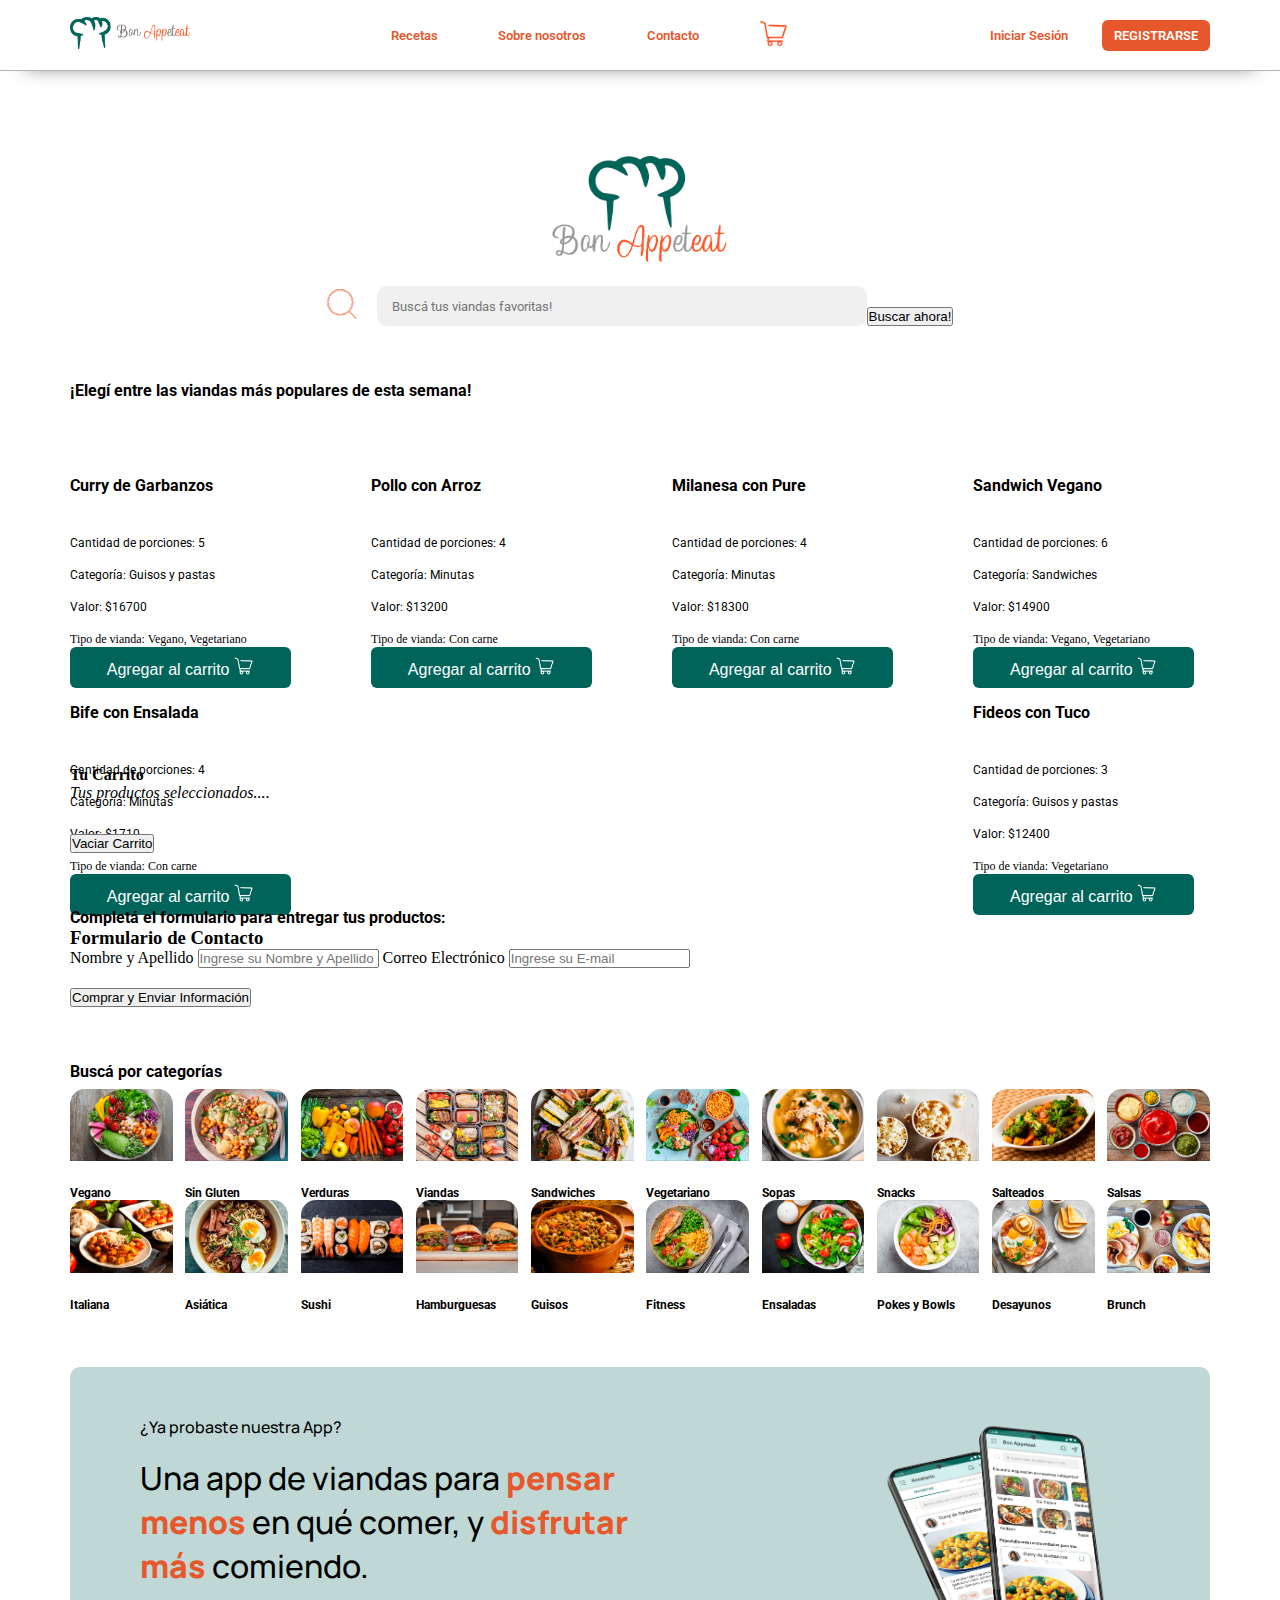
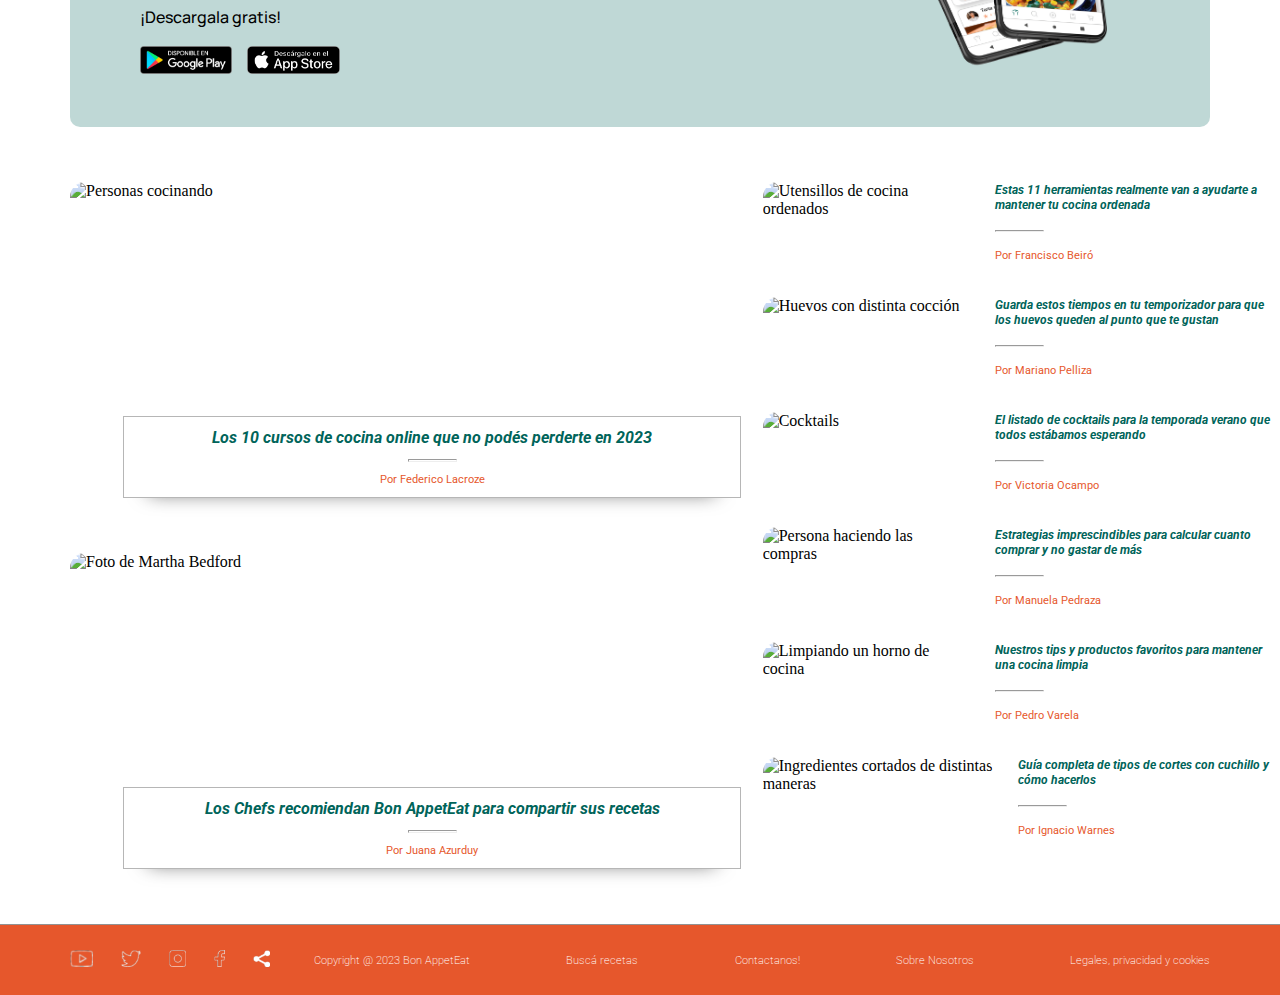
==== commit cb96a06d: "Optimizacion de codigo" ====
--- a/index.html
+++ b/index.html
@@ -5,13 +5,305 @@
     <meta charset="UTF-8">
     <meta http-equiv="X-UA-Compatible" content="IE=edge">
     <meta name="viewport" content="width=device-width, initial-scale=1.0">
-    <title>Bon AppetEat - Foodstore</title>
+    <meta name="description"
+        content="Recetas para pensar menos en qué comer, y  disfrutar más comiendo. Podés buscar, guardar, compartir y crear todas las recetas que puedas imaginarte. No pierdas más el tiempo ni la cabeza, empezá a disfrutar de cocinar!">
+    <meta name="keywords"
+        content="RECETAS, RECETA, COCINAR, COCINA, COMIDA, COMIDAS, VEGANO, VEGANA, VEGETARIANO, VEGETARIANA, CELIACO, CELIACA, IDEA, SIMPLE, RAPIDO, INGREDIENTES, FACIL, MENU, GOURMET, AMATEUR, CHEF, RECETAS RAPIDAS, RECETAS FACILES, RECETAS RICAS">
+    <title>Bon AppetEat - Resolvé tus comidas con miles de viandas</title>
+    <link rel="shortcut icon" href="./imgs/logoFavicon.png">
+    <!-- Google Fonts -->
+    <link rel="preconnect" href="https://fonts.googleapis.com">
+    <link rel="preconnect" href="https://fonts.gstatic.com" crossorigin>
+    <link href="https://fonts.googleapis.com/css2?family=Manrope:wght@500&family=Roboto:wght@400;700&display=swap"
+        rel="stylesheet">
+    <!-- Bootstrap -->
+    <link href="https://cdn.jsdelivr.net/npm/bootstrap@5.3.0-alpha1/dist/css/bootstrap.min.css" rel="stylesheet"
+        integrity="sha384-GLhlTQ8iRABdZLl6O3oVMWSktQOp6b7In1Zl3/Jr59b6EGGoI1aFkw7cmDA6j6gD" crossorigin="anonymous">
+    <!-- Style en css -->
+    <link rel="stylesheet" href="./css/estilos.css">
 </head>
 
 <body>
-
-
-    <script src="./app.js"></script>
+    <main class="main__grid">
+        <header class="grid__header">
+            <nav class="navBar">
+                <ol class="grid__padding--left grid__padding--right noBullet">
+                    <li><a href="./index.html"><img id="logoNavBar" src="./imgs/logoNavBar.png"
+                                alt="Logo y leyenda Bon AppetEat"></a></li>
+                    <ul class="navBar__links--center noBullet">
+                        <li><a class="robotoSemibold" href="./pages/recetas.html">Recetas</a></li>
+                        <li><a class="robotoSemibold" href="./pages/sobreNosotros.html">Sobre nosotros</a></li>
+                        <li><a class="robotoSemibold" href="./pages/contacto.html">Contacto</a></li>
+                        <li><a id="botonCarrito" href="./pages/carrito.html"><img src="./imgs/carritoLogo.png"
+                                    alt="Icono para acceder al carrito"></a></li>
+                    </ul>
+                    <ul class="navBar__links--login noBullet">
+                        <li><a class="robotoSemibold" href="./pages/iniciarSesion.html"> Iniciar Sesión</a></li>
+                        <li><a class="robotoSemibold" id="registroButton" href="./pages/registro.html">REGISTRARSE</a>
+                        </li>
+                    </ul>
+                </ol>
+            </nav>
+        </header>
+        <section class="buscador__index grid__buscador"><!-- Buscador -->
+            <div class="buscador">
+                <img src="./imgs/iconoBuscador.png" alt="Lupa de busqueda">
+                <input class="buscador__barra robotoRegular" id="buscadorIndex" type="search"
+                    name="buscadorRecetasIndex" placeholder="Buscá tus viandas favoritas!">
+                <button id="botonBuscador">Buscar ahora!</button>
+            </div>
+            <div id="resBuscador"></div>
+        </section>
+        <section class="recetas grid__recetas grid__padding--left grid__padding--right">
+            <!-- Seccion recetas destacadas -->
+            <h1 class="robotoBold">¡Elegí entre las viandas más populares de esta semana!</h1>
+            <article class="recetas__cards cardsViandas" id="product">
+            </article>
+        </section>
+        <section class="grid__carritoIndex grid__padding--left grid__padding--right"> <!-- Carrito interactivo -->
+            <div class="carrito">
+                <h4>Tu Carrito</h4>
+                <em>Tus productos seleccionados...</em>.
+                <div class="container-cart" id="carritoActivo">
+                </div>
+                <div id="carritoPrecio">
+                </div>
+                <div>
+                    <button type="button" id="carritoEmpty" class="btn btn-outline-primary">Vaciar Carrito</button>
+                </div>
+            </div>
+        </section>
+        <section class="grid__formEntrega grid__padding--left grid__padding--right"> <!-- Form de entrega (B) -->
+            <h3 class="robotoBold">Completá el formulario para entregar tus productos:</h3>
+            <form id="form">
+                <h3>Formulario de Contacto</h3>
+                <label>Nombre y Apellido</label>
+                <input type="text" class="form-control" id="inputName" placeholder="Ingrese su Nombre y Apellido">
+                <label>Correo Electrónico</label>
+                <input type="email" class="form-control" id="inputEmail" placeholder="Ingrese su E-mail">
+                <div class="container-form">
+                    <button type="submit" class="boton__formEntrega">Comprar y Enviar Información</button>
+                </div>
+                <div id="respuesta"></div>
+        </section>
+        <section class="categorias grid__categorias grid__padding--left grid__padding--right">
+            <!-- Seccion categorias -->
+            <h2 class="robotoBold">Buscá por categorías</h2>
+            <article class="categorias__row">
+                <div class="categorias__card robotoBold">
+                    <img src="./imgs/categorias/iconoCategoriaVegan.png" alt="Imagen de Categoría Vegano">
+                    <p>Vegano</p>
+                </div>
+                <div class="categorias__card robotoBold">
+                    <img src="./imgs/categorias/iconoCategoriaGlutenF.png" alt="Imagen de Categoría Sin Gluten">
+                    <p>Sin Gluten</p>
+                </div>
+                <div class="categorias__card robotoBold">
+                    <img src="./imgs/categorias/iconoCategoriaVerduras.png" alt="Imagen de Categoría Verduras">
+                    <p>Verduras</p>
+                </div>
+                <div class="categorias__card robotoBold">
+                    <img src="./imgs/categorias/iconoCategoriaViandas.png" alt="Imagen de Categoría Viandas">
+                    <p>Viandas</p>
+                </div>
+                <div class="categorias__card robotoBold">
+                    <img src="./imgs/categorias/iconoCategoriaSandw.png" alt="Imagen de Categoría Sandwiches">
+                    <p>Sandwiches</p>
+                </div>
+                <div class="categorias__card robotoBold">
+                    <img src="./imgs/categorias/iconoCategoriaVege.png" alt="Imagen de Categoría Vegetariano">
+                    <p>Vegetariano</p>
+                </div>
+                <div class="categorias__card robotoBold">
+                    <img src="./imgs/categorias/iconoCategoriaSopas.png" alt="Imagen de Categoría Sopas">
+                    <p>Sopas</p>
+                </div>
+                <div class="categorias__card robotoBold">
+                    <img src="./imgs/categorias/iconoCategoriaSnacks.png" alt="Imagen de Categoría Snacks">
+                    <p>Snacks</p>
+                </div>
+                <div class="categorias__card robotoBold">
+                    <img src="./imgs/categorias/iconoCategoriaSalteados.png" alt="Imagen de Categoría Salteados">
+                    <p>Salteados</p>
+                </div>
+                <div class="categorias__card robotoBold">
+                    <img src="./imgs/categorias/iconoCategoriaSalsas.png" alt="Imagen de Categoría Salsas">
+                    <p>Salsas</p>
+                </div>
+            </article>
+            <article class="categorias__row">
+                <div class="categorias__card robotoBold">
+                    <img src="./imgs/categorias/iconoCategoriaItalian.png" alt="Imagen de Categoría Italiana">
+                    <p>Italiana</p>
+                </div>
+                <div class="categorias__card robotoBold">
+                    <img src="./imgs/categorias/iconoCategoriaAsian.png" alt="Imagen de Categoría Asiática">
+                    <p>Asiática</p>
+                </div>
+                <div class="categorias__card robotoBold">
+                    <img src="./imgs/categorias/iconoCategoriaSushi.png" alt="Imagen de Categoría Sushi">
+                    <p>Sushi</p>
+                </div>
+                <div class="categorias__card robotoBold">
+                    <img src="./imgs/categorias/iconoCategoriaHamb.png" alt="Imagen de Categoría Hamburguesas">
+                    <p>Hamburguesas</p>
+                </div>
+                <div class="categorias__card robotoBold">
+                    <img src="./imgs/categorias/iconoCategoriaGuisos.png" alt="Imagen de Categoría Guisos">
+                    <p>Guisos</p>
+                </div>
+                <div class="categorias__card robotoBold">
+                    <img src="./imgs/categorias/iconoCategoriaFitness.png" alt="Imagen de Categoría Fitness">
+                    <p>Fitness</p>
+                </div>
+                <div class="categorias__card robotoBold">
+                    <img src="./imgs/categorias/iconoCategoriaEnsaladas.png" alt="Imagen de Categoría Ensaladas">
+                    <p>Ensaladas</p>
+                </div>
+                <div class="categorias__card robotoBold">
+                    <img src="./imgs/categorias/iconoCategoriaPokes.png" alt="Imagen de Categoría Pokes y Bowls">
+                    <p>Pokes y Bowls</p>
+                </div>
+                <div class="categorias__card robotoBold">
+                    <img src="./imgs/categorias/iconoCategoriaDesayuno.png" alt="Imagen de Categoría Desayunos">
+                    <p>Desayunos</p>
+                </div>
+                <div class="categorias__card robotoBold">
+                    <img src="./imgs/categorias/iconoCategoriaBrunch.png" alt="Imagen de Categoría Brunch">
+                    <p>Brunch</p>
+                </div>
+            </article>
+        </section>
+        <section class="app__ad grid__app grid__padding--left grid__padding--right"><!-- Seccion app y ads -->
+            <p class="manropeMedium">¿Ya probaste nuestra App?</p>
+            <h3 class="manropeMedium">Una app de viandas para <strong>pensar menos</strong> en qué comer, y <strong
+                    class="ad__texto--s">disfrutar más</strong>
+                comiendo.</h3>
+            <p class="manropeMedium">¡Descargala gratis!</p>
+            <div class="ad__downloadLogos">
+                <a href="https://play.google.com/store/apps"><img class="app__androidLogo"
+                        src="./imgs/appGooglePlay.png"
+                        alt="Descargar en Google Play (Android)"></a><!-- Quedaría pendiente corregir href si la app se publicase -->
+                <a href="https://www.apple.com/la/app-store/"><img class="app__iosLogo" src="./imgs/appAppStore.png"
+                        alt="Descargar en Apple Store (iOS)"></a><!-- Quedaría pendiente corregir href si la app se publicase -->
+            </div>
+        </section>
+        <section class="newsletter__noticia grid__newsUno grid__padding--left"><!-- Noticia Grande -->
+            <img src="https://kefaloniachef.com/wp-content/uploads/2019/03/cooking-class-in-asheville-1500x609.jpg"
+                alt="Personas cocinando">
+            <div>
+                <p class="descripcion__titulo robotoBold">Los 10 cursos de cocina online que no podés perderte en 2023
+                </p>
+                <hr>
+                <p class="descripcion__autor robotoRegular">Por Federico Lacroze</p>
+            </div>
+        </section>
+        <section class="newsletter__noticia grid__newsDos grid__padding--left"><!-- Noticia Grande -->
+            <img src="https://media.architecturaldigest.com/photos/5f77626e3200620f67498c51/master/pass/Martha%20in%20her%20Bedford%20kitchen%20-%20Fadil%20Berisha.jpg"
+                alt="Foto de Martha Bedford">
+            <div>
+                <p class="descripcion__titulo robotoBold">Los Chefs recomiendan Bon AppetEat para compartir sus recetas
+                </p>
+                <hr>
+                <p class="descripcion__autor robotoRegular">Por Juana Azurduy</p>
+            </div>
+        </section>
+        <section class="newsletter__noticia--aside grid__newsAside grid__padding--right"><!-- Noticias aside -->
+            <article>
+                <img src="https://www.ikea.com/images/los-estantes-de-pared-montados-sohre-azulejos-blancos-almace-235a44f46e3a6fef2f59ff61b4437b71.jpg"
+                    alt="Utensillos de cocina ordenados">
+                <div>
+                    <p class="descripcionA__titulo robotoBold">Estas 11 herramientas realmente van a ayudarte a mantener
+                        tu cocina ordenada</p>
+                    <hr>
+                    <p class="descripcionA__autor robotoRegular">Por Francisco Beiró</p>
+                </div>
+            </article>
+            <article>
+                <img src="https://www.doctorkiltz.com/wp-content/uploads/2022/08/AdobeStock_98634572-scaled.jpeg"
+                    alt="Huevos con distinta cocción">
+                <div>
+                    <p class="descripcionA__titulo robotoBold">Guarda estos tiempos en tu temporizador para que los
+                        huevos queden al punto que te gustan</p>
+                    <hr>
+                    <p class="descripcionA__autor robotoRegular">Por Mariano Pelliza</p>
+                </div>
+            </article>
+            <article>
+                <img src="https://www.tastingtable.com/img/gallery/11-cocktails-to-try-if-you-like-drinking-gin/l-intro-1659025591.jpg"
+                    alt="Cocktails">
+                <div>
+                    <p class="descripcionA__titulo robotoBold">El listado de cocktails para la temporada verano que
+                        todos estábamos esperando</p>
+                    <hr>
+                    <p class="descripcionA__autor robotoRegular">Por Victoria Ocampo</p>
+                </div>
+            </article>
+            <article>
+                <img src="https://image.cnbcfm.com/api/v1/image/106963490-1634759952978-gettyimages-1308615771-dsc05921.jpeg?v=1634760396"
+                    alt="Persona haciendo las compras">
+                <div>
+                    <p class="descripcionA__titulo robotoBold">Estrategias imprescindibles para calcular cuanto comprar
+                        y no gastar de más</p>
+                    <hr>
+                    <p class="descripcionA__autor robotoRegular">Por Manuela Pedraza</p>
+                </div>
+            </article>
+            <article>
+                <img src="https://www.portaldehosteleria.com/wp-content/uploads/limpieza-cocina-profesional.jpg"
+                    alt="Limpiando un horno de cocina">
+                <div>
+                    <p class="descripcionA__titulo robotoBold">Nuestros tips y productos favoritos para mantener una
+                        cocina limpia</p>
+                    <hr>
+                    <p class="descripcionA__autor robotoRegular">Por Pedro Varela</p>
+                </div>
+            </article>
+            <article>
+                <img src="https://s2.ppllstatics.com/diariovasco/www/multimedia/202101/29/media/cortadas/corteok-RSqHFc3o7Q9es3ElMIcLV2J-1248x770@Diario%20Vasco.jpg"
+                    alt="Ingredientes cortados de distintas maneras">
+                <div>
+                    <p class="descripcionA__titulo robotoBold">Guía completa de tipos de cortes con cuchillo y cómo
+                        hacerlos</p>
+                    <hr>
+                    <p class="descripcionA__autor robotoRegular">Por Ignacio Warnes</p>
+                </div>
+            </article>
+        </section>
+        <footer class="grid__footer">
+            <ol class="main__footer">
+                <ul class="footer__links noBullet grid__padding--left"><!-- Para iconos de redes sociales -->
+                    <li class="robotoRegular"><a href="https://www.youtube.com/channel/UC9D3T1NfKx_tJhrFBuXiDGg"><img
+                                src="./imgs/iconoYoutube.png" alt="Link a Youtube"></a></li>
+                    <li class="robotoRegular"><a href="https://twitter.com/BonAppetEat_app"><img
+                                src="./imgs/iconoTwitter.png" alt="Link a Twitter"></a></li>
+                    <li class="robotoRegular"><a href="https://www.instagram.com/bonappeteat_app/"><img
+                                src="./imgs/iconoInstagram.png" alt="Link a Instagram"></a></li>
+                    <li class="robotoRegular"><a href="https://www.facebook.com/profile.php?id=100087445178159"><img
+                                src="./imgs/iconoFacebook.png" alt="Link a Facebook"></a></li>
+                    <li class="robotoRegular"><a href=""><img src="./imgs/iconoCompartir.png" alt="Compartir"></a></li>
+                </ul>
+                <ul class="footer__mapsite noBullet grid__padding--right">
+                    <li class="robotoRegular">
+                        <p>Copyright @ 2023 Bon AppetEat</p>
+                    </li>
+                    <li class="robotoRegular"><a href="./pages/recetas.html">Buscá recetas</a></li>
+                    <!-- Agregar href si se diseña esta página -->
+                    <li class="robotoRegular"><a href="./pages/contacto.html">Contactanos!</a></li>
+                    <!-- Agregar href si se diseña esta página -->
+                    <li class="robotoRegular"><a href="./pages/sobreNosotros.html">Sobre Nosotros</a></li>
+                    <!-- Agregar href si se diseña esta página -->
+                    <li class="robotoRegular"><a href="">Legales, privacidad y cookies</a></li>
+                    <!-- Agregar href si se diseña esta página -->
+                </ul>
+            </ol>
+        </footer>
+    </main>
+    <!-- Bootstrap -->
+    <script src="https://cdn.jsdelivr.net/npm/bootstrap@5.3.0-alpha1/dist/js/bootstrap.bundle.min.js"
+        integrity="sha384-w76AqPfDkMBDXo30jS1Sgez6pr3x5MlQ1ZAGC+nuZB+EYdgRZgiwxhTBTkF7CXvN"
+        crossorigin="anonymous"></script>
+    <script src="./js/app.js"></script>
 </body>
 
 </html>--- a/css/estilos.css
+++ b/css/estilos.css
@@ -0,0 +1,1776 @@
+@charset "UTF-8";
+* {
+  padding: 0;
+  margin: 0;
+}
+
+.noBullet {
+  list-style-type: none;
+  padding-inline: 0%;
+}
+
+.robotoRegular {
+  font-size: 0.7rem;
+  font-family: "Roboto", sans-serif;
+  font-weight: 400;
+  font-style: normal;
+  text-decoration: none;
+}
+
+.robotoSemibold {
+  font-size: 0.8rem;
+  font-family: "Roboto", sans-serif;
+  font-weight: 600;
+  font-style: normal;
+  text-decoration: none;
+  color: RGB(230, 87, 44);
+}
+
+.robotoBold {
+  font-size: 1rem;
+  font-family: "Roboto", sans-serif;
+  font-weight: 700;
+  font-style: normal;
+  text-decoration: none;
+}
+
+.manropeMedium {
+  font-family: "Manrope", sans-serif;
+  font-weight: 500;
+  font-style: normal;
+  text-decoration: none;
+}
+
+@media screen and (min-width: 320px) and (max-width: 431px) {
+  .robotoSemibold {
+    font-weight: 550;
+    font-size: 0.7rem;
+  }
+}
+@media screen and (min-width: 432px) and (max-width: 566px) {
+  .robotoSemibold {
+    font-weight: 550;
+    font-size: 0.7rem;
+  }
+}
+@media screen and (min-width: 567px) and (max-width: 767px) {
+  .robotoSemibold {
+    font-weight: 550;
+    font-size: 0.7rem;
+  }
+}
+@media screen and (min-width: 768px) and (max-width: 1023px) {
+  .robotoSemibold {
+    font-weight: 550;
+    font-size: 0.7rem;
+  }
+}
+/* Animación cancelada para simplificar la tienda de E-Commerce */
+/* .scale {
+    transition: all 0.5s;
+
+    &:hover {
+        transform: scale(1.2);
+    }
+} */
+.main__grid {
+  display: grid;
+  height: 275px;
+  column-gap: 3%;
+  row-gap: 20%;
+  grid-template-columns: 1.4fr 1fr;
+  grid-template-rows: 0.25fr 0.85fr repeat(4, 2fr) 1.4fr repeat(2, 1.6fr) 0.6fr;
+  grid-template-areas: "header header" "section-buscador section-buscador" "section-recetas section-recetas" "section-carritoIndex section-carritoIndex" "section-formEntrega section-formEntrega" "section-categorias section-categorias" "section-app section-app" "section-newsUno section-newsAside" "section-newsDos section-newsAside" "footer footer";
+}
+
+.main__grid--recetas {
+  display: grid;
+  height: 275px;
+  grid-template-rows: 0.25fr 1.3fr 0.5fr repeat(2, 1fr) 0.6fr;
+  grid-template-areas: "header" "section-carousel" "section-buscador" "section-categorias" "section-recetas" "footer";
+}
+
+.main__grid--sobreNosotros {
+  display: grid;
+  height: 275px;
+  column-gap: 3%;
+  row-gap: 20%;
+  grid-template-columns: repeat(2, 1fr);
+  grid-template-rows: 0.25fr repeat(2, 1fr) 0.6fr;
+  grid-template-areas: "header header" "section-infoSN section-asideSN" "section-carousel section-carousel" "footer footer";
+}
+
+.main__grid--contacto {
+  display: grid;
+  height: 275px;
+  grid-template-columns: repeat(2, 1fr);
+  grid-template-rows: 0.25fr 1fr 0.6fr;
+  grid-template-areas: "header header" "section-formText section-form" "footer footer";
+}
+
+.main__grid--sesion {
+  display: grid;
+  height: 275px;
+  grid-template-columns: 0.5fr 1fr 0.5fr;
+  grid-template-rows: 0.25fr 1fr 0.6fr;
+  grid-template-areas: "header header header" ". sesion-form ." "footer footer footer";
+}
+
+.grid__header {
+  grid-area: header;
+}
+
+.grid__footer {
+  grid-area: footer;
+}
+
+.grid__buscador {
+  grid-area: section-buscador;
+}
+
+.grid__recetas {
+  grid-area: section-recetas;
+}
+
+.grid__carritoIndex {
+  grid-area: section-carritoIndex;
+}
+
+.grid__formEntrega {
+  grid-area: section-formEntrega;
+}
+
+.grid__categorias {
+  grid-area: section-categorias;
+}
+
+.grid__app {
+  grid-area: section-app;
+}
+
+.grid__newsUno {
+  grid-area: section-newsUno;
+}
+
+.grid__newsDos {
+  grid-area: section-newsDos;
+}
+
+.grid__newsAside {
+  grid-area: section-newsAside;
+}
+
+.grid__carousel {
+  grid-area: section-carousel;
+}
+
+.grid__infoSN {
+  grid-area: section-infoSN;
+}
+
+.grid__asideSN {
+  grid-area: section-asideSN;
+}
+
+.grid__formText {
+  grid-area: section-formText;
+}
+
+.grid__form {
+  grid-area: section-form;
+}
+
+.grid__sesion {
+  grid-area: sesion-form;
+}
+
+.grid__padding--left {
+  padding-left: 70px;
+}
+
+.grid__padding--right {
+  padding-right: 70px;
+}
+
+@media screen and (min-width: 320px) and (max-width: 431px) {
+  .main__grid {
+    display: grid;
+    row-gap: 20px;
+    height: 300px;
+    grid-template-columns: 1fr;
+    grid-template-rows: 0.25fr 0.85fr repeat(2, 1fr) 1.4fr repeat(3, 1.6fr) 0.6fr;
+    grid-template-areas: "header" "section-buscador" "section-recetas" "section-categorias" "section-app" "section-newsUno" "section-newsDos" "section-newsAside" "footer";
+  }
+  .main__grid--sobreNosotros {
+    display: grid;
+    row-gap: 20%;
+    height: 275px;
+    grid-template-columns: 1fr;
+    grid-template-rows: 0.25fr repeat(3, 1fr) 0.6fr;
+    grid-template-areas: "header" "section-infoSN" "section-asideSN" "section-carousel" "footer";
+  }
+  .main__grid--contacto {
+    display: grid;
+    row-gap: 20%;
+    height: 100px;
+    grid-template-columns: 1fr;
+    grid-template-rows: 0.25fr repeat(2, 1fr) 0.6fr;
+    grid-template-areas: "header" "section-formText" "section-form" "footer";
+  }
+  .main__grid--sesion {
+    display: grid;
+    height: 275px;
+    grid-template-columns: 0.1fr 1fr 0.1fr;
+    grid-template-rows: 0.25fr 1fr 0.6fr;
+    grid-template-areas: "header header header" ". sesion-form ." "footer footer footer";
+  }
+  .grid__padding--left {
+    padding-left: 10px;
+  }
+  .grid__padding--right {
+    padding-right: 10px;
+  }
+}
+@media screen and (min-width: 432px) and (max-width: 566px) {
+  .main__grid {
+    display: grid;
+    row-gap: 30px;
+    height: 300px;
+    grid-template-columns: 1fr;
+    grid-template-rows: 0.25fr 0.85fr repeat(2, 1fr) 1.4fr repeat(3, 1.6fr) 0.6fr;
+    grid-template-areas: "header" "section-buscador" "section-recetas" "section-categorias" "section-app" "section-newsUno" "section-newsDos" "section-newsAside" "footer";
+  }
+  .main__grid--sobreNosotros {
+    display: grid;
+    row-gap: 20%;
+    height: 275px;
+    grid-template-columns: 1fr;
+    grid-template-rows: 0.25fr repeat(3, 1fr) 0.6fr;
+    grid-template-areas: "header" "section-infoSN" "section-asideSN" "section-carousel" "footer";
+  }
+  .main__grid--contacto {
+    display: grid;
+    row-gap: 20%;
+    height: 100px;
+    grid-template-columns: 1fr;
+    grid-template-rows: 0.25fr repeat(2, 1fr) 0.6fr;
+    grid-template-areas: "header" "section-formText" "section-form" "footer";
+  }
+  .main__grid--sesion {
+    display: grid;
+    height: 275px;
+    grid-template-columns: 0.1fr 1fr 0.1fr;
+    grid-template-rows: 0.25fr 1fr 0.6fr;
+    grid-template-areas: "header header header" ". sesion-form ." "footer footer footer";
+  }
+  .grid__padding--left {
+    padding-left: 10px;
+  }
+  .grid__padding--right {
+    padding-right: 10px;
+  }
+}
+@media screen and (min-width: 567px) and (max-width: 767px) {
+  .main__grid {
+    display: grid;
+    row-gap: 30px;
+    height: 300px;
+    grid-template-columns: 1fr;
+    grid-template-rows: 0.25fr 0.85fr repeat(2, 1fr) 1.4fr repeat(3, 1.6fr) 0.6fr;
+    grid-template-areas: "header" "section-buscador" "section-recetas" "section-categorias" "section-app" "section-newsUno" "section-newsDos" "section-newsAside" "footer";
+  }
+  .main__grid--sobreNosotros {
+    display: grid;
+    row-gap: 20%;
+    height: 275px;
+    grid-template-columns: 1fr;
+    grid-template-rows: 0.25fr repeat(3, 1fr) 0.6fr;
+    grid-template-areas: "header" "section-infoSN" "section-asideSN" "section-carousel" "footer";
+  }
+  .main__grid--contacto {
+    display: grid;
+    row-gap: 20%;
+    height: 275px;
+    grid-template-columns: 1fr;
+    grid-template-rows: 0.25fr repeat(2, 1fr) 0.6fr;
+    grid-template-areas: "header" "section-formText" "section-form" "footer";
+  }
+  .main__grid--sesion {
+    display: grid;
+    height: 275px;
+    grid-template-columns: 0.1fr 1fr 0.1fr;
+    grid-template-rows: 0.25fr 1fr 0.6fr;
+    grid-template-areas: "header header header" ". sesion-form ." "footer footer footer";
+  }
+  .grid__padding--left {
+    padding-left: 10px;
+  }
+  .grid__padding--right {
+    padding-right: 10px;
+  }
+}
+@media screen and (min-width: 768px) and (max-width: 1023px) {
+  .main__grid {
+    grid-template-columns: 1.2fr 1fr;
+    row-gap: 20px;
+  }
+  .grid__padding--left {
+    padding-left: 20px;
+  }
+  .grid__padding--right {
+    padding-right: 20px;
+  }
+}
+@media screen and (min-width: 1024px) and (max-width: 1199px) {
+  .main__grid {
+    row-gap: 40px;
+  }
+  .grid__padding--left {
+    padding-left: 40px;
+  }
+  .grid__padding--right {
+    padding-right: 40px;
+  }
+}
+.navBar {
+  height: 70px;
+  background-color: rgb(255, 255, 255);
+  background-position-y: top;
+  background-size: 100%;
+  color: rgb(230, 87, 44);
+  border: none;
+  border-bottom: 0.013rem solid #b6b6b6;
+  box-shadow: 0rem 1.25rem 1.25rem -1.6rem rgb(88, 88, 88);
+}
+.navBar ol {
+  height: 100%;
+  display: flex;
+  flex-direction: row;
+  justify-content: space-between;
+  align-items: center;
+  flex-wrap: nowrap;
+}
+.navBar ol ul {
+  display: flex;
+  flex-direction: row;
+  justify-content: space-between;
+  align-items: center;
+  flex-wrap: nowrap;
+}
+
+.navBar__links--login {
+  width: 220px;
+}
+.navBar__links--login li a:hover {
+  color: rgb(230, 87, 44);
+  opacity: 50%;
+}
+
+.navBar__links--center {
+  width: 35%;
+}
+.navBar__links--center li a:hover {
+  color: rgb(255, 255, 255);
+  background-color: rgb(230, 87, 44);
+  opacity: 50%;
+  text-align: center;
+  padding-left: 0.75rem;
+  padding-right: 0.75rem;
+  padding-top: 0.5rem;
+  padding-bottom: 0.5rem;
+  border-radius: 0.375rem;
+  margin-left: -0.75rem;
+  margin-right: -0.75rem;
+}
+
+#logoNavBar {
+  width: 120px;
+}
+
+#registroButton {
+  color: rgb(255, 255, 255);
+  background-color: rgb(230, 87, 44);
+  text-align: center;
+  padding-left: 0.75rem;
+  padding-right: 0.75rem;
+  padding-top: 0.5rem;
+  padding-bottom: 0.5rem;
+  border-radius: 0.375rem;
+}
+#registroButton:hover {
+  color: rgb(255, 255, 255);
+  background-color: rgb(230, 87, 44);
+  opacity: 50%;
+  text-align: center;
+  padding-left: 0.75rem;
+  padding-right: 0.75rem;
+  padding-top: 0.5rem;
+  padding-bottom: 0.5rem;
+  border-radius: 0.375rem;
+}
+
+#botonCarrito img {
+  width: 30px;
+}
+#botonCarrito img:hover {
+  filter: brightness(1000%);
+}
+
+@media screen and (min-width: 320px) and (max-width: 431px) {
+  .navBar {
+    height: 100px;
+  }
+  .navBar ol {
+    align-items: flex-start;
+    padding-top: 10px;
+    padding-bottom: 10px;
+  }
+  .navBar__links--center {
+    min-width: 80%;
+    max-width: 85%;
+    margin-left: -85px;
+    margin-right: -190px;
+    align-self: flex-end;
+  }
+  .navBar__links--login {
+    width: 190px;
+    scale: 75%;
+  }
+  #logoNavBar {
+    width: 85px;
+  }
+  #registroButton {
+    padding-left: 0.5rem;
+    padding-right: 0.5rem;
+    padding-top: 0.4rem;
+    padding-bottom: 0.4rem;
+    border-radius: 0.2rem;
+  }
+}
+@media screen and (min-width: 432px) and (max-width: 566px) {
+  .navBar {
+    height: 100px;
+  }
+  .navBar ol {
+    align-items: flex-start;
+    padding-top: 10px;
+    padding-bottom: 10px;
+  }
+  .navBar__links--center {
+    min-width: 75%;
+    max-width: 80%;
+    margin-left: -85px;
+    margin-right: -190px;
+    align-self: flex-end;
+  }
+  .navBar__links--login {
+    width: 190px;
+    scale: 90%;
+  }
+  #logoNavBar {
+    width: 85px;
+  }
+  #registroButton {
+    padding-left: 0.5rem;
+    padding-right: 0.5rem;
+    padding-top: 0.4rem;
+    padding-bottom: 0.4rem;
+    border-radius: 0.2rem;
+  }
+}
+@media screen and (min-width: 567px) and (max-width: 767px) {
+  .navBar {
+    height: 60px;
+  }
+  .navBar__links--center {
+    width: 40%;
+    scale: 95%;
+  }
+  .navBar__links--login {
+    width: 185px;
+    scale: 95%;
+  }
+  #logoNavBar {
+    width: 80px;
+  }
+  #registroButton {
+    padding-left: 0.5rem;
+    padding-right: 0.5rem;
+    padding-top: 0.4rem;
+    padding-bottom: 0.4rem;
+    border-radius: 0.2rem;
+  }
+}
+@media screen and (min-width: 768px) and (max-width: 1023px) {
+  .navBar {
+    height: 60px;
+  }
+  .navBar__links--center {
+    width: 35%;
+  }
+  .navBar__links--login {
+    width: 200px;
+  }
+  #logoNavBar {
+    width: 100px;
+  }
+  #registroButton {
+    padding-left: 0.6rem;
+    padding-right: 0.6rem;
+    padding-top: 0.45rem;
+    padding-bottom: 0.45rem;
+    border-radius: 0.25rem;
+  }
+}
+.main__footer {
+  position: absolute;
+  min-width: 100%;
+  height: 70px;
+  background: rgb(230, 87, 44);
+  background-position-y: bottom;
+  border-top: 1px solid rgb(146, 146, 146);
+  display: flex;
+  flex-direction: row;
+  justify-content: space-between;
+  align-items: center;
+  flex-wrap: nowrap;
+}
+
+.footer__links {
+  width: 200px;
+  display: flex;
+  flex-direction: row;
+  justify-content: space-between;
+  align-items: center;
+  flex-wrap: nowrap;
+}
+.footer__links li a img {
+  height: 17px;
+}
+
+.footer__mapsite {
+  width: 70%;
+  display: flex;
+  flex-direction: row;
+  justify-content: space-between;
+  align-items: center;
+  flex-wrap: nowrap;
+}
+.footer__mapsite li {
+  font-weight: 200;
+  color: rgb(255, 255, 255);
+  font-size: 0.7rem;
+}
+.footer__mapsite li a {
+  font-weight: 200;
+  color: rgb(255, 255, 255);
+  font-size: 0.7rem;
+  text-decoration: none;
+}
+.footer__mapsite li p {
+  font-weight: 200;
+  margin-bottom: 0%;
+}
+
+@media screen and (min-width: 320px) and (max-width: 431px) {
+  .main__footer {
+    position: relative;
+    margin-bottom: 0;
+    height: 150px;
+    flex-direction: column;
+    justify-content: space-around;
+  }
+  .footer__links li a img {
+    height: 20px;
+  }
+  .footer__mapsite {
+    height: 65%;
+    display: flex;
+    flex-direction: column;
+    flex-wrap: nowrap;
+    justify-content: space-around;
+    align-items: center;
+  }
+  .footer__mapsite li {
+    font-weight: 100;
+    font-size: 0.6rem;
+  }
+}
+@media screen and (min-width: 432px) and (max-width: 566px) {
+  .main__footer {
+    height: 150px;
+    flex-direction: column;
+    justify-content: space-around;
+  }
+  .footer__links li a img {
+    height: 20px;
+  }
+  .footer__mapsite {
+    height: 65%;
+    display: flex;
+    flex-direction: column;
+    flex-wrap: nowrap;
+    justify-content: space-around;
+    align-items: center;
+  }
+  .footer__mapsite li {
+    font-weight: 100;
+    font-size: 0.6rem;
+  }
+}
+@media screen and (min-width: 567px) and (max-width: 767px) {
+  .main__footer {
+    height: 100px;
+    flex-direction: column;
+    justify-content: space-around;
+  }
+  .footer__links li a img {
+    height: 20px;
+  }
+  .footer__mapsite {
+    width: 100%;
+  }
+  .footer__mapsite li {
+    font-weight: 300;
+    font-size: 0.6rem;
+  }
+}
+@media screen and (min-width: 768px) and (max-width: 1023px) {
+  .main__footer {
+    height: 100px;
+    flex-direction: column;
+    justify-content: space-around;
+  }
+  .footer__links li a img {
+    height: 25px;
+  }
+  .footer__mapsite {
+    width: 85%;
+  }
+  .footer__mapsite li {
+    font-weight: 300;
+    font-size: 0.7rem;
+  }
+}
+.buscador {
+  height: 200px;
+  background-image: url(../imgs/logoBodyIndex.png);
+  background-repeat: no-repeat;
+  background-size: 175px;
+  background-position-y: 30px;
+  background-position-x: center;
+  display: flex;
+  flex-direction: row;
+  flex-wrap: nowrap;
+  justify-content: center;
+  align-items: flex-end;
+}
+.buscador img {
+  height: 30px;
+  width: 30px;
+  margin-right: 20px;
+  margin-top: 7.5px;
+  margin-bottom: 7.5px;
+}
+
+.buscador__index {
+  display: flex;
+  flex-wrap: nowrap;
+  flex-direction: column;
+  justify-content: center;
+  align-items: center;
+}
+
+.buscador__barra, .buscador__barra--recetas {
+  height: 40px;
+  width: 490px;
+  border: none;
+  border-radius: 10px;
+  background-color: #F0F0F0;
+  padding-left: 15px;
+  padding-right: 15px;
+  font-size: 0.8rem;
+}
+
+.recetas {
+  height: 300px;
+  display: flex;
+  flex-direction: column;
+  justify-content: space-between;
+  padding-bottom: 30px;
+}
+.recetas h1 {
+  align-self: flex-start;
+  padding-bottom: 0.7%;
+}
+
+.recetas__cards {
+  height: 220px;
+  display: flex;
+  flex-direction: row;
+  flex-wrap: wrap;
+  justify-content: space-between;
+}
+
+#resBuscador {
+  display: flex;
+  flex-direction: row;
+  flex-wrap: wrap;
+  justify-content: space-between;
+}
+
+/* Cards Bootstrap */
+.card {
+  max-height: 70%;
+  max-width: 15%;
+  margin: 0%;
+  padding: 0%;
+  border: none;
+}
+
+.card-img-top {
+  min-height: 70%;
+  min-width: 100%;
+  object-fit: cover;
+  margin-bottom: -0.5rem;
+  border-top-left-radius: 20px;
+  border-top-right-radius: 20px;
+}
+
+.card-body {
+  max-height: 30%;
+  overflow-y: visible;
+  margin: 0%;
+  margin-top: 1rem;
+  padding: 0%;
+}
+
+.card-title {
+  max-height: 20%;
+  font-size: 0.975rem;
+  margin-bottom: 40px;
+}
+
+.card-text {
+  max-height: 80%;
+  margin-top: 1rem;
+  font-size: 0.75rem;
+  line-height: 1rem;
+}
+
+/* -------------- */
+.categorias {
+  height: 250px;
+  display: flex;
+  flex-direction: column;
+  justify-content: space-between;
+}
+.categorias h2 {
+  align-self: flex-start;
+  padding-bottom: 0.7%;
+  text-align: start;
+}
+
+.categorias__row {
+  height: 50%;
+  display: flex;
+  flex-direction: row;
+  flex-wrap: nowrap;
+  justify-content: space-between;
+  align-self: normal;
+}
+
+.categorias__card {
+  max-width: 9%;
+  display: flex;
+  flex-direction: column;
+  justify-content: space-between;
+}
+.categorias__card img {
+  height: 65%;
+  width: 100%;
+  object-fit: cover;
+  border-top-right-radius: 15px;
+  border-top-left-radius: 15px;
+}
+.categorias__card p {
+  font-size: 0.75rem;
+}
+
+.app__ad {
+  max-width: 100%;
+  height: 280px;
+  background-color: rgba(0, 100, 90, 0.25);
+  margin-left: 70px;
+  margin-right: 70px;
+  border-radius: 10px;
+  display: flex;
+  flex-direction: column;
+  flex-wrap: nowrap;
+  justify-content: space-around;
+  align-items: flex-start;
+  background-image: url(../imgs/mockupsApp.png);
+  background-size: 240px;
+  background-repeat: no-repeat;
+  background-position-x: 90%;
+  background-position-y: center;
+  padding-top: 40px;
+  padding-bottom: 40px;
+}
+.app__ad h3 {
+  font-size: 2rem;
+  width: 50%;
+}
+.app__ad h3 strong {
+  font-weight: 800;
+  color: rgb(230, 87, 44);
+}
+.app__ad p {
+  font-size: 1rem;
+}
+
+.ad__downloadLogos {
+  display: flex;
+  flex-direction: row;
+  justify-content: flex-start;
+}
+
+.app__androidLogo {
+  height: 27.5px;
+  padding-right: 15px;
+}
+
+.app__iosLogo {
+  height: 27.5px;
+}
+
+.newsletter__noticia {
+  height: 100%;
+  width: 100%;
+  display: flex;
+  flex-direction: column;
+  justify-content: flex-start;
+  align-items: center;
+  flex-wrap: wrap;
+}
+.newsletter__noticia img {
+  height: 260px;
+  width: 100%;
+  object-fit: cover;
+  margin-bottom: -26px;
+  border-radius: 15px;
+}
+.newsletter__noticia div {
+  background-color: rgb(255, 255, 255);
+  min-height: 80px;
+  width: 85%;
+  border: 0.012rem solid #b6b6b6;
+  position: relative;
+  z-index: 1;
+  display: flex;
+  flex-direction: column;
+  justify-content: space-evenly;
+  align-items: center;
+  box-shadow: 0rem 1.25rem 1.25rem -1.6rem rgb(88, 88, 88);
+}
+.newsletter__noticia div hr {
+  height: 1px;
+  width: 47px;
+  margin: 0 auto;
+}
+
+.descripcion__titulo {
+  color: rgb(0, 100, 90);
+  font-style: italic;
+  text-align: center;
+  max-width: 80%;
+  margin: 0 auto;
+  font-size: 1rem;
+}
+
+.descripcion__autor {
+  margin: 0 auto;
+  color: rgb(230, 87, 44);
+  font-size: 0.675rem;
+}
+
+.newsletter__noticia--aside {
+  height: 675px;
+  width: 100%;
+  display: flex;
+  flex-direction: column;
+  justify-content: space-between;
+}
+.newsletter__noticia--aside article {
+  height: 100px;
+  width: 100%;
+  display: flex;
+  align-items: flex-start;
+}
+.newsletter__noticia--aside article img {
+  height: 80%;
+  min-width: 40%;
+  object-fit: cover;
+  border-radius: 15px;
+}
+.newsletter__noticia--aside article div {
+  height: 80%;
+  display: flex;
+  flex-direction: column;
+  justify-content: space-between;
+}
+.newsletter__noticia--aside article div hr {
+  margin-left: 25px;
+  width: 47px;
+  margin-top: 0;
+  margin-bottom: 0;
+}
+
+.descripcionA__titulo {
+  color: rgb(0, 100, 90);
+  font-style: italic;
+  font-size: 0.775rem;
+  padding-left: 25px;
+  margin-bottom: 0;
+}
+
+.descripcionA__autor {
+  color: rgb(230, 87, 44);
+  font-size: 0.7rem;
+  padding-left: 25px;
+  margin-bottom: 0;
+}
+
+#botonAddCarrito {
+  padding: 0.6rem;
+  padding-right: 2.3rem;
+  padding-left: 2.3rem;
+  margin-right: 1rem;
+  font-size: 1rem;
+  color: rgb(255, 255, 255);
+  background-color: rgb(0, 100, 90);
+  border: none;
+  border-radius: 0.375rem;
+  text-align: center;
+}
+#botonAddCarrito:hover {
+  opacity: 75%;
+}
+#botonAddCarrito img {
+  width: 20px;
+}
+
+.boton__formEntrega {
+  margin-top: 20px;
+}
+
+.container-cart {
+  display: flex;
+  flex-wrap: wrap;
+  justify-content: space-around;
+  align-items: baseline;
+  margin: 1rem;
+}
+
+@media screen and (min-width: 320px) and (max-width: 431px) {
+  .buscador {
+    scale: 80%;
+  }
+  .buscador__barra, .buscador__barra--recetas {
+    width: 80%;
+  }
+  .recetas {
+    min-height: 700px;
+    min-width: 30%;
+    max-width: 100%;
+  }
+  .recetas h1 {
+    font-size: 0.85rem;
+  }
+  .recetas__cards {
+    flex-wrap: wrap;
+    height: 100%;
+  }
+  .card {
+    max-height: 130px;
+    min-width: 33%;
+    max-width: 45%;
+  }
+  .card-img-top {
+    height: 40%;
+  }
+  .card-body {
+    max-height: 70%;
+  }
+  .card-title {
+    margin-bottom: 0px;
+    font-size: 0.85rem;
+  }
+  .card-text {
+    margin-top: 0.5rem;
+    font-size: 0.625rem;
+  }
+  .categorias {
+    min-height: 800px;
+    min-width: 320px;
+    max-width: 431px;
+  }
+  .categorias h2 {
+    font-size: 0.9rem;
+  }
+  .categorias__row {
+    flex-wrap: wrap;
+    height: 100%;
+  }
+  .categorias__card {
+    max-height: 60px;
+    max-width: 48%;
+  }
+  .categorias__card p {
+    font-size: 0.75rem;
+  }
+  .app__ad {
+    height: 300;
+    margin-left: 10px;
+    margin-right: 10px;
+    background-size: 30%;
+  }
+  .app__ad h3 {
+    font-size: 1.2rem;
+    width: 60%;
+  }
+  .app__ad p {
+    font-size: 0.7rem;
+  }
+  .newsletter__noticia {
+    padding-right: 10px;
+  }
+  .newsletter__noticia--aside {
+    padding-left: 10px;
+  }
+}
+@media screen and (min-width: 432px) and (max-width: 566px) {
+  .buscador__barra, .buscador__barra--recetas {
+    width: 70%;
+  }
+  .recetas {
+    min-height: 625px;
+    min-width: 30%;
+    max-width: 100%;
+  }
+  .recetas h1 {
+    font-size: 0.9rem;
+  }
+  .recetas__cards {
+    flex-wrap: wrap;
+    height: 100%;
+  }
+  .card {
+    max-height: 150px;
+    min-width: 33%;
+    max-width: 45%;
+  }
+  .card-img-top {
+    height: 40%;
+  }
+  .card-body {
+    max-height: 70%;
+  }
+  .card-title {
+    margin-bottom: 0px;
+    font-size: 0.85rem;
+  }
+  .card-text {
+    margin-top: 0.5rem;
+    font-size: 0.575rem;
+  }
+  .categorias {
+    min-height: 420px;
+    min-width: 432px;
+    max-width: 566px;
+  }
+  .categorias h2 {
+    font-size: 0.9rem;
+  }
+  .categorias__row {
+    flex-wrap: wrap;
+    height: 100%;
+  }
+  .categorias__card {
+    max-height: 100px;
+    max-width: 19%;
+  }
+  .categorias__card p {
+    font-size: 0.675rem;
+  }
+  .app__ad {
+    height: 300;
+    margin-left: 10px;
+    margin-right: 10px;
+    background-size: 30%;
+  }
+  .app__ad h3 {
+    font-size: 1.2rem;
+    width: 60%;
+  }
+  .app__ad p {
+    font-size: 0.7rem;
+  }
+  .newsletter__noticia {
+    padding-right: 10px;
+  }
+  .newsletter__noticia--aside {
+    padding-left: 10px;
+  }
+}
+@media screen and (min-width: 567px) and (max-width: 767px) {
+  .recetas {
+    height: 550px;
+    min-width: 576px;
+    max-width: 739px;
+  }
+  .recetas__cards {
+    flex-wrap: wrap;
+    height: 100%;
+  }
+  .card {
+    max-height: 200px;
+    min-width: 180px;
+  }
+  .card-img-top {
+    height: 40%;
+  }
+  .card-body {
+    max-height: 70%;
+  }
+  .card-title {
+    margin-bottom: 0px;
+  }
+  .card-text {
+    margin-top: 0.5rem;
+    font-size: 0.7rem;
+  }
+  .categorias {
+    min-height: 420px;
+    min-width: 576px;
+    max-width: 739px;
+  }
+  .categorias__row {
+    flex-wrap: wrap;
+    height: 100%;
+  }
+  .categorias__card {
+    max-height: 100px;
+    max-width: 19%;
+  }
+  .app__ad {
+    height: 300;
+    margin-left: 10px;
+    margin-right: 10px;
+  }
+  .app__ad h3 {
+    font-size: 1.5rem;
+  }
+  .app__ad p {
+    font-size: 0.775rem;
+  }
+  .newsletter__noticia {
+    padding-right: 10px;
+  }
+  .newsletter__noticia--aside {
+    padding-left: 10px;
+  }
+}
+@media screen and (min-width: 768px) and (max-width: 1023px) {
+  .recetas {
+    height: 510px;
+    min-width: 768px;
+    max-width: 979px;
+  }
+  .recetas__cards {
+    flex-wrap: wrap;
+    height: 100%;
+  }
+  .card {
+    max-height: 200px;
+    min-width: 235px;
+  }
+  .card-img-top {
+    height: 40%;
+  }
+  .card-body {
+    max-height: 70%;
+  }
+  .card-title {
+    margin-bottom: 0px;
+  }
+  .card-text {
+    margin-top: 0.5rem;
+    font-size: 0.7rem;
+  }
+  .categorias {
+    height: 400px;
+    min-width: 768px;
+    max-width: 1023px;
+  }
+  .categorias__row {
+    flex-wrap: wrap;
+    height: 100%;
+  }
+  .categorias__card {
+    max-height: 80px;
+    max-width: 18%;
+  }
+  .categorias__card img {
+    margin-bottom: 0.5rem;
+  }
+  .app__ad {
+    height: 90%;
+    margin-left: 20px;
+    margin-right: 20px;
+  }
+  .descripcion__titulo {
+    font-size: 0.9rem;
+  }
+  .descripcion__autor {
+    font-size: 0.6 0.75rem;
+  }
+  .descripcionA__titulo {
+    font-size: 0.675rem;
+  }
+  .descripcionA__autor {
+    font-size: 0.6rem;
+  }
+}
+@media screen and (min-width: 1024px) and (max-width: 1199px) {
+  .recetas {
+    height: 230px;
+  }
+  .recetas__cards {
+    height: 100%;
+  }
+  .card {
+    max-height: 150px;
+    min-width: 15.5%;
+  }
+  .card-img-top {
+    height: 40%;
+  }
+  .card-body {
+    max-height: 10%;
+  }
+  .card-title {
+    font-size: 0.875rem;
+    margin-bottom: 1.4rem;
+  }
+  .card-text {
+    font-size: 0.675rem;
+    width: 100%;
+  }
+  .app__ad {
+    height: 90%;
+    margin-left: 40px;
+    margin-right: 40px;
+  }
+}
+.carousel-item {
+  height: 400px;
+}
+.carousel-item img {
+  object-fit: cover;
+  transform: translateY(-30%);
+}
+
+.buscador--recetas {
+  height: 150px;
+  display: flex;
+  flex-direction: row;
+  flex-wrap: nowrap;
+  justify-content: center;
+  align-items: center;
+}
+.buscador--recetas img {
+  height: 40px;
+  width: 40px;
+  margin-right: 20px;
+  margin-top: 7.5px;
+  margin-bottom: 7.5px;
+}
+
+.buscador__barra--recetas {
+  min-width: 60%;
+  height: 60px;
+  padding-left: 1%;
+  padding-right: 1%;
+  font-size: 1rem;
+}
+
+.categorias--recetas {
+  height: 100%;
+  padding-bottom: 2%;
+  display: flex;
+  flex-direction: column;
+  justify-content: space-between;
+}
+
+.recetas--recetas {
+  height: 100%;
+  padding-bottom: 2%;
+  display: flex;
+  flex-direction: column;
+  justify-content: space-between;
+}
+
+@media screen and (min-width: 320px) and (max-width: 431px) {
+  .carousel-item {
+    height: 150px;
+  }
+  .carousel-item img {
+    object-fit: cover;
+    transform: translateY(-15%);
+  }
+  .carousel-caption h1 {
+    font-size: 1.3rem;
+  }
+  .carousel-caption p {
+    font-size: 0.675rem;
+  }
+  .buscador--recetas img {
+    height: 20px;
+    width: 20px;
+  }
+  .buscador__barra--recetas {
+    height: 40px;
+    min-width: 80%;
+    font-size: 0.76rem;
+  }
+  .recetas--recetas {
+    min-height: 700px;
+    min-width: 320px;
+    max-width: 431px;
+  }
+}
+@media screen and (min-width: 432px) and (max-width: 566px) {
+  .carousel-item {
+    height: 200px;
+  }
+  .carousel-item img {
+    object-fit: cover;
+    transform: translateY(-30%);
+  }
+  .carousel-caption h1 {
+    font-size: 1.3rem;
+  }
+  .carousel-caption p {
+    font-size: 0.675rem;
+  }
+  .buscador--recetas img {
+    height: 25px;
+    width: 25px;
+  }
+  .buscador__barra--recetas {
+    height: 45px;
+    min-width: 70%;
+    font-size: 0.8rem;
+  }
+  .recetas--recetas {
+    min-height: 625px;
+    min-width: 432px;
+    max-width: 566px;
+  }
+}
+@media screen and (min-width: 567px) and (max-width: 767px) {
+  .carousel-item {
+    height: 200px;
+  }
+  .carousel-item img {
+    object-fit: cover;
+    transform: translateY(-30%);
+  }
+  .carousel-caption h1 {
+    font-size: 1.3rem;
+  }
+  .carousel-caption p {
+    font-size: 0.675rem;
+  }
+  .buscador--recetas img {
+    height: 25px;
+    width: 25px;
+  }
+  .buscador__barra--recetas {
+    height: 45px;
+    min-width: 70%;
+    font-size: 0.8rem;
+  }
+  .recetas--recetas {
+    min-height: 550px;
+    min-width: 576px;
+    max-width: 739px;
+  }
+}
+@media screen and (min-width: 768px) and (max-width: 1023px) {
+  .carousel-item {
+    height: 300px;
+  }
+  .carousel-item img {
+    object-fit: cover;
+    transform: translateY(-30%);
+  }
+  .carousel-caption h1 {
+    font-size: 1.3rem;
+  }
+  .carousel-caption p {
+    font-size: 0.675rem;
+  }
+  .buscador__barra--recetas {
+    min-width: 70%;
+    height: 55px;
+  }
+  .recetas--recetas {
+    min-height: 510px;
+    min-width: 768px;
+    max-width: 979px;
+  }
+}
+@media screen and (min-width: 1024px) and (max-width: 1199px) {
+  .recetas--recetas {
+    height: 280px;
+  }
+}
+.info__texto {
+  height: 100%;
+  width: 100%;
+  display: flex;
+  flex-direction: column;
+  justify-content: space-between;
+}
+.info__texto h1 {
+  font-size: 2.25rem;
+}
+.info__texto p {
+  font-size: 1rem;
+  font-weight: 400;
+  text-align: justify;
+}
+.info__texto p strong {
+  color: rgb(230, 87, 44);
+  font-weight: 650;
+}
+
+.section__funct {
+  height: 300px;
+  width: 100%;
+  display: flex;
+  flex-direction: column;
+  justify-content: space-between;
+  align-items: flex-end;
+}
+.section__funct div {
+  height: 100%;
+  width: 100%;
+  display: flex;
+  flex-direction: row;
+  justify-content: flex-start;
+  align-items: center;
+}
+.section__funct div img {
+  width: 50px;
+}
+.section__funct div p {
+  font-size: 0.85rem;
+  padding-left: 5%;
+  margin-bottom: 0px;
+}
+.section__funct div p strong {
+  color: rgb(0, 100, 90);
+  font-weight: 900;
+}
+
+#carouselExampleSlidesOnly {
+  height: 100%;
+  margin-bottom: -55px;
+}
+
+@media screen and (min-width: 320px) and (max-width: 431px) {
+  .info__texto {
+    padding-right: 10px;
+  }
+  .info__texto h1 {
+    font-size: 1.5rem;
+  }
+  .info__texto p {
+    font-size: 0.7rem;
+  }
+  .section__funct {
+    padding-left: 10px;
+  }
+  .section__funct div img {
+    width: 40px;
+  }
+  .section__funct div p {
+    font-size: 0.675rem;
+  }
+  #carouselExampleSlidesOnly {
+    margin-bottom: -55px;
+  }
+}
+@media screen and (min-width: 432px) and (max-width: 566px) {
+  .info__texto {
+    padding-right: 10px;
+  }
+  .info__texto h1 {
+    font-size: 2rem;
+  }
+  .info__texto p {
+    font-size: 0.85rem;
+  }
+  .section__funct {
+    padding-left: 10px;
+  }
+  #carouselExampleSlidesOnly {
+    margin-bottom: -85px;
+  }
+}
+@media screen and (min-width: 567px) and (max-width: 767px) {
+  .info__texto {
+    padding-right: 10px;
+  }
+  .section__funct {
+    padding-left: 10px;
+  }
+}
+.contacto__texto {
+  height: 600px;
+  width: 90%;
+  display: flex;
+  flex-direction: column;
+  justify-content: flex-start;
+  padding-top: 70px;
+  padding-bottom: 70px;
+  background-image: url(../imgs/logoBodyIndex.png);
+  background-repeat: no-repeat;
+  background-size: 250px;
+  background-position-y: 90%;
+  background-position-x: 70px;
+}
+.contacto__texto h1 {
+  font-size: 2rem;
+  padding-bottom: 20px;
+}
+.contacto__texto p {
+  font-size: 0.95rem;
+  width: 100%;
+  padding-bottom: 10px;
+}
+.contacto__texto p:nth-child(4) {
+  font-weight: 700;
+  font-style: italic;
+}
+
+.contacto__form {
+  height: 600px;
+  display: flex;
+  flex-wrap: wrap;
+  flex-direction: column;
+  justify-content: space-between;
+  align-items: flex-end;
+  padding-top: 70px;
+  padding-bottom: 70px;
+}
+
+.contacto__form {
+  height: 600px;
+  display: flex;
+  flex-wrap: wrap;
+  flex-direction: column;
+  justify-content: space-between;
+  align-items: flex-end;
+  padding-top: 70px;
+  padding-bottom: 70px;
+}
+
+#form__nombre {
+  min-width: 90%;
+  height: 3.5rem;
+  border: none;
+  border-radius: 0.86rem;
+  background-color: #F0F0F0;
+  font-size: 1rem;
+  padding-left: 1.393rem;
+}
+
+#form__email {
+  min-width: 90%;
+  height: 3.5rem;
+  border: none;
+  border-radius: 0.86rem;
+  background-color: #F0F0F0;
+  font-size: 1rem;
+  padding-left: 1.393rem;
+}
+
+#form__mensaje {
+  min-width: 90%;
+  height: 15rem;
+  border: none;
+  border-radius: 0.86rem;
+  background-color: #F0F0F0;
+  font-size: 1rem;
+  padding-left: 1.393rem;
+  padding-top: 1.5rem;
+}
+
+#boton__submit {
+  padding: 0.6rem;
+  padding-right: 2.3rem;
+  padding-left: 2.3rem;
+  margin-right: 1rem;
+  font-size: 1rem;
+  color: rgb(255, 255, 255);
+  background-color: rgb(0, 100, 90);
+  border: none;
+  border-radius: 0.375rem;
+  text-align: center;
+}
+#boton__submit:hover {
+  opacity: 75%;
+}
+
+#boton__reset {
+  padding: 0.6rem;
+  padding-right: 2.3rem;
+  padding-left: 2.3rem;
+  margin-right: 1rem;
+  font-size: 1rem;
+  color: rgb(255, 255, 255);
+  background-color: rgb(0, 100, 90);
+  border: none;
+  border-radius: 0.375rem;
+  text-align: center;
+}
+#boton__reset:hover {
+  opacity: 75%;
+}
+
+@media screen and (min-width: 320px) and (max-width: 431px) {
+  .contacto__texto {
+    padding-top: 20px;
+    height: 500px;
+    background-position-x: center;
+  }
+  .contacto__texto h1 {
+    font-size: 1.4rem;
+  }
+  .contacto__texto p {
+    font-size: 0.75rem;
+  }
+  .contacto__form {
+    align-items: center;
+    padding-left: -10px;
+  }
+}
+@media screen and (min-width: 432px) and (max-width: 566px) {
+  .contacto__texto {
+    padding-top: 20px;
+    height: 500px;
+    background-position-x: center;
+  }
+  .contacto__texto h1 {
+    font-size: 1.8rem;
+  }
+  .contacto__texto p {
+    font-size: 0.9rem;
+  }
+  .contacto__form {
+    align-items: center;
+    padding-left: -10px;
+  }
+}
+@media screen and (min-width: 567px) and (max-width: 767px) {
+  .contacto__texto {
+    height: 500px;
+    background-position-x: center;
+    padding-top: 20px;
+    padding-bottom: 20px;
+  }
+  .contacto__texto h1 {
+    font-size: 2rem;
+    padding-bottom: 30px;
+  }
+  .contacto__texto p {
+    font-size: 1.2rem;
+  }
+  .contacto__form {
+    align-items: center;
+    padding-left: -10px;
+  }
+  #form__mensaje {
+    height: 15rem;
+  }
+}
+.section__sesion {
+  height: 550px;
+  display: flex;
+  flex-direction: column;
+  justify-content: space-around;
+}
+.section__sesion h1 {
+  width: 80%;
+  text-align: center;
+  font-size: 1.5rem;
+}
+
+#boton__login {
+  padding: 0.6rem;
+  padding-right: 2.3rem;
+  padding-left: 2.3rem;
+  margin-right: 1rem;
+  font-size: 1rem;
+  color: rgb(255, 255, 255);
+  background-color: rgb(0, 100, 90);
+  border: none;
+  border-radius: 0.375rem;
+  text-align: center;
+}
+#boton__login:hover {
+  opacity: 75%;
+}
+
+.sesion__texto {
+  padding-bottom: 15%;
+  text-align: center;
+}
+.sesion__texto p {
+  font-size: 0.8rem;
+}
+.sesion__texto a {
+  text-decoration: underline;
+  color: black;
+  font-size: 0.8rem;
+}
+
+@media screen and (min-width: 320px) and (max-width: 431px) {
+  .section__sesion h1 {
+    font-size: 1.2rem;
+    width: 100%;
+  }
+  #boton__login {
+    margin-left: 5%;
+  }
+}
+@media screen and (min-width: 432px) and (max-width: 566px) {
+  .section__sesion h1 {
+    font-size: 1.2rem;
+    width: 100%;
+  }
+  #boton__login {
+    margin-left: 5%;
+  }
+}
+@media screen and (min-width: 567px) and (max-width: 767px) {
+  #boton__login {
+    margin-left: 5%;
+  }
+}
+
+/*# sourceMappingURL=estilos.css.map */
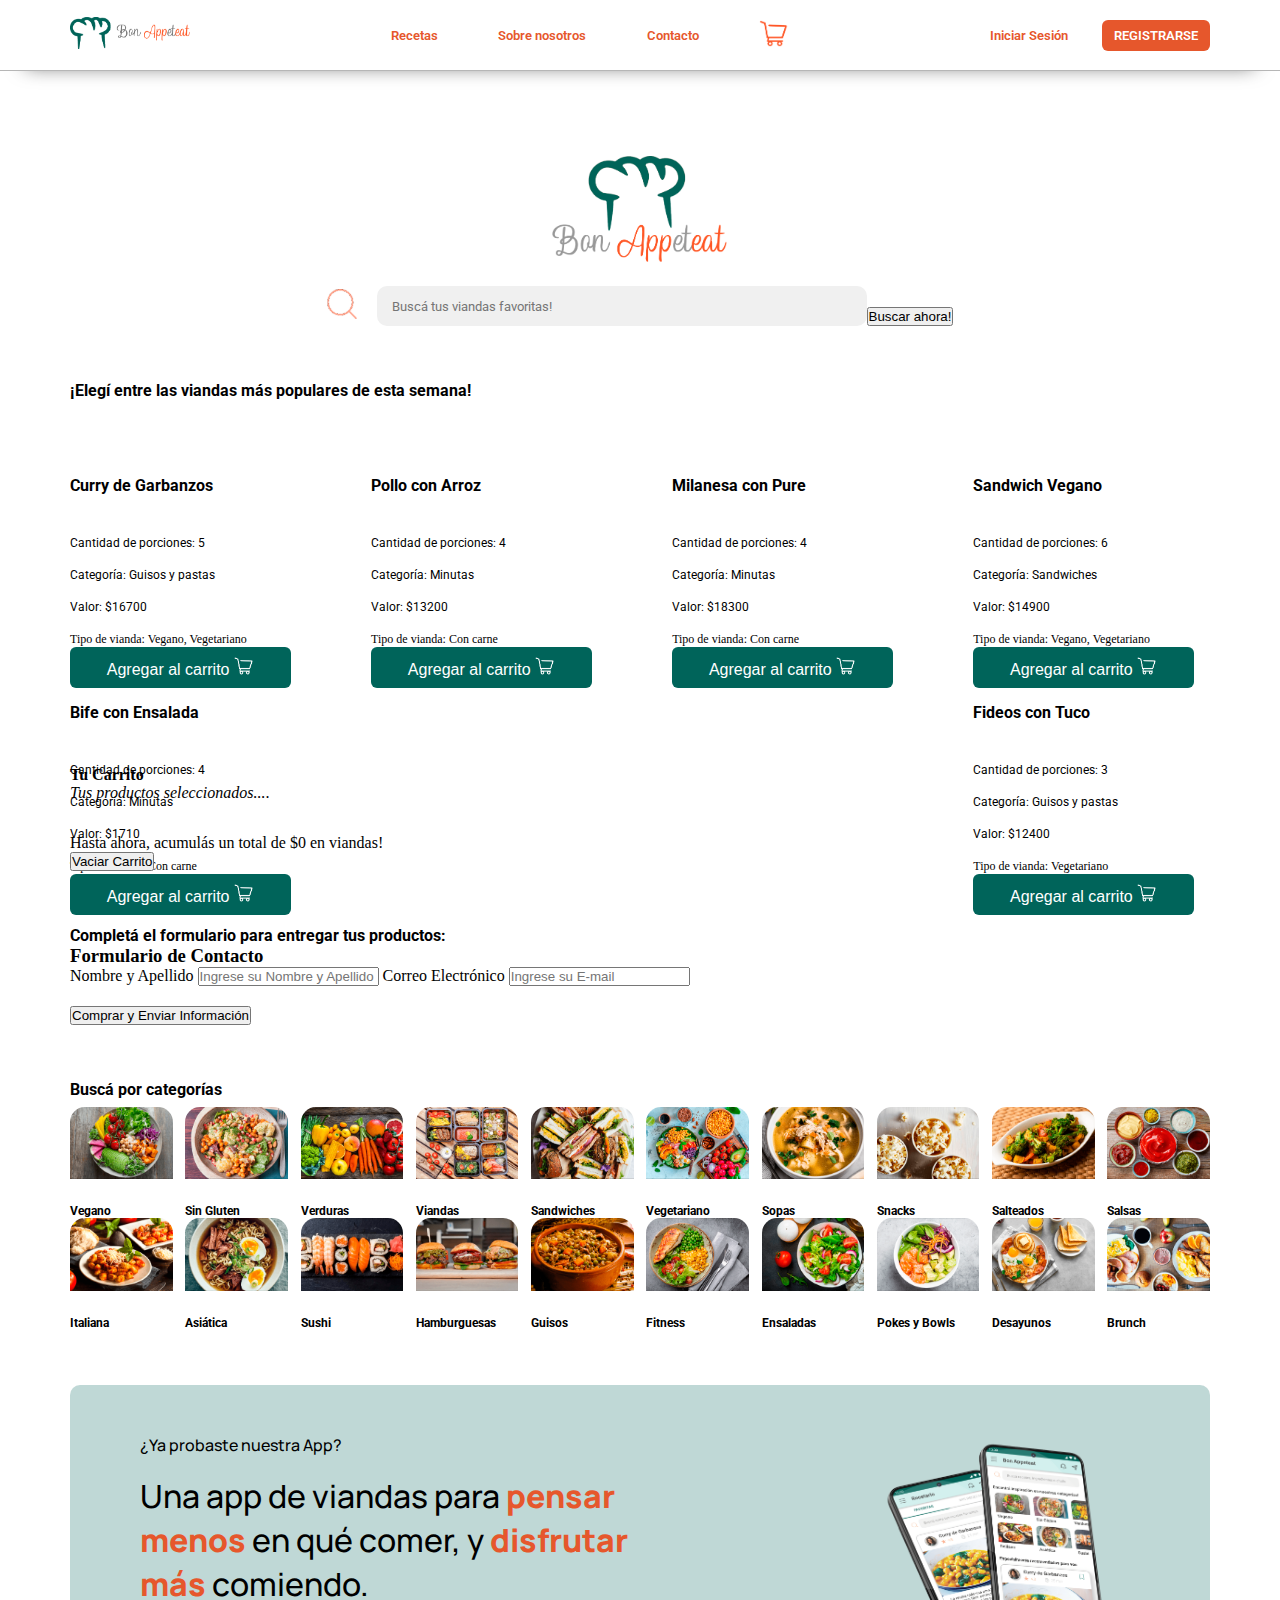
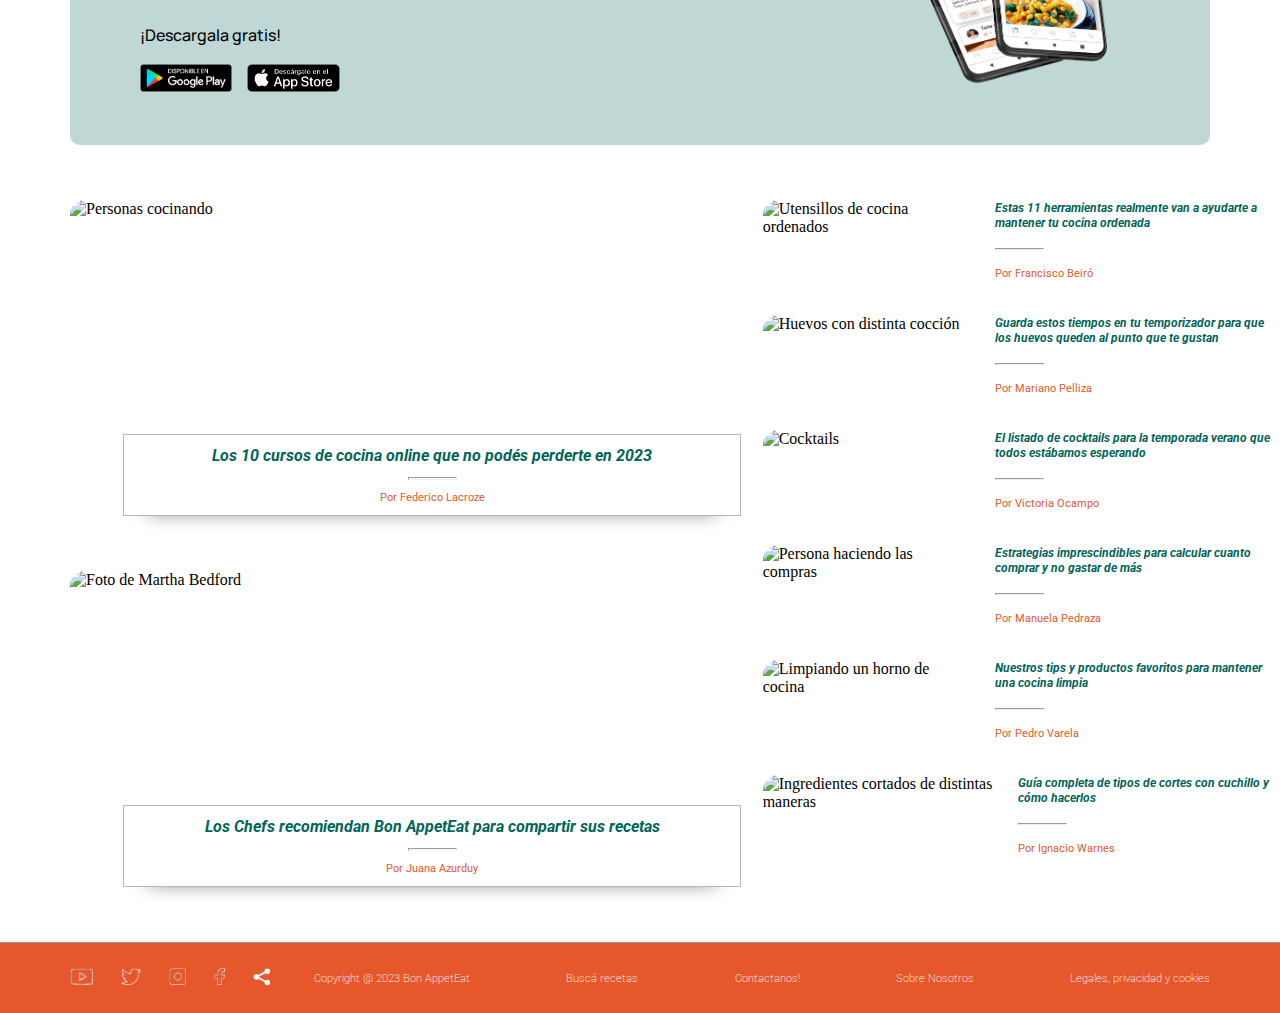
==== commit 357f1163: "Se corrigió bug de localStorage que rompia el carrito si se usaba mucho" ====
--- a/index.html
+++ b/index.html
@@ -85,6 +85,7 @@
                     <button type="submit" class="boton__formEntrega">Comprar y Enviar Información</button>
                 </div>
                 <div id="respuesta"></div>
+            </form>
         </section>
         <section class="categorias grid__categorias grid__padding--left grid__padding--right">
             <!-- Seccion categorias -->
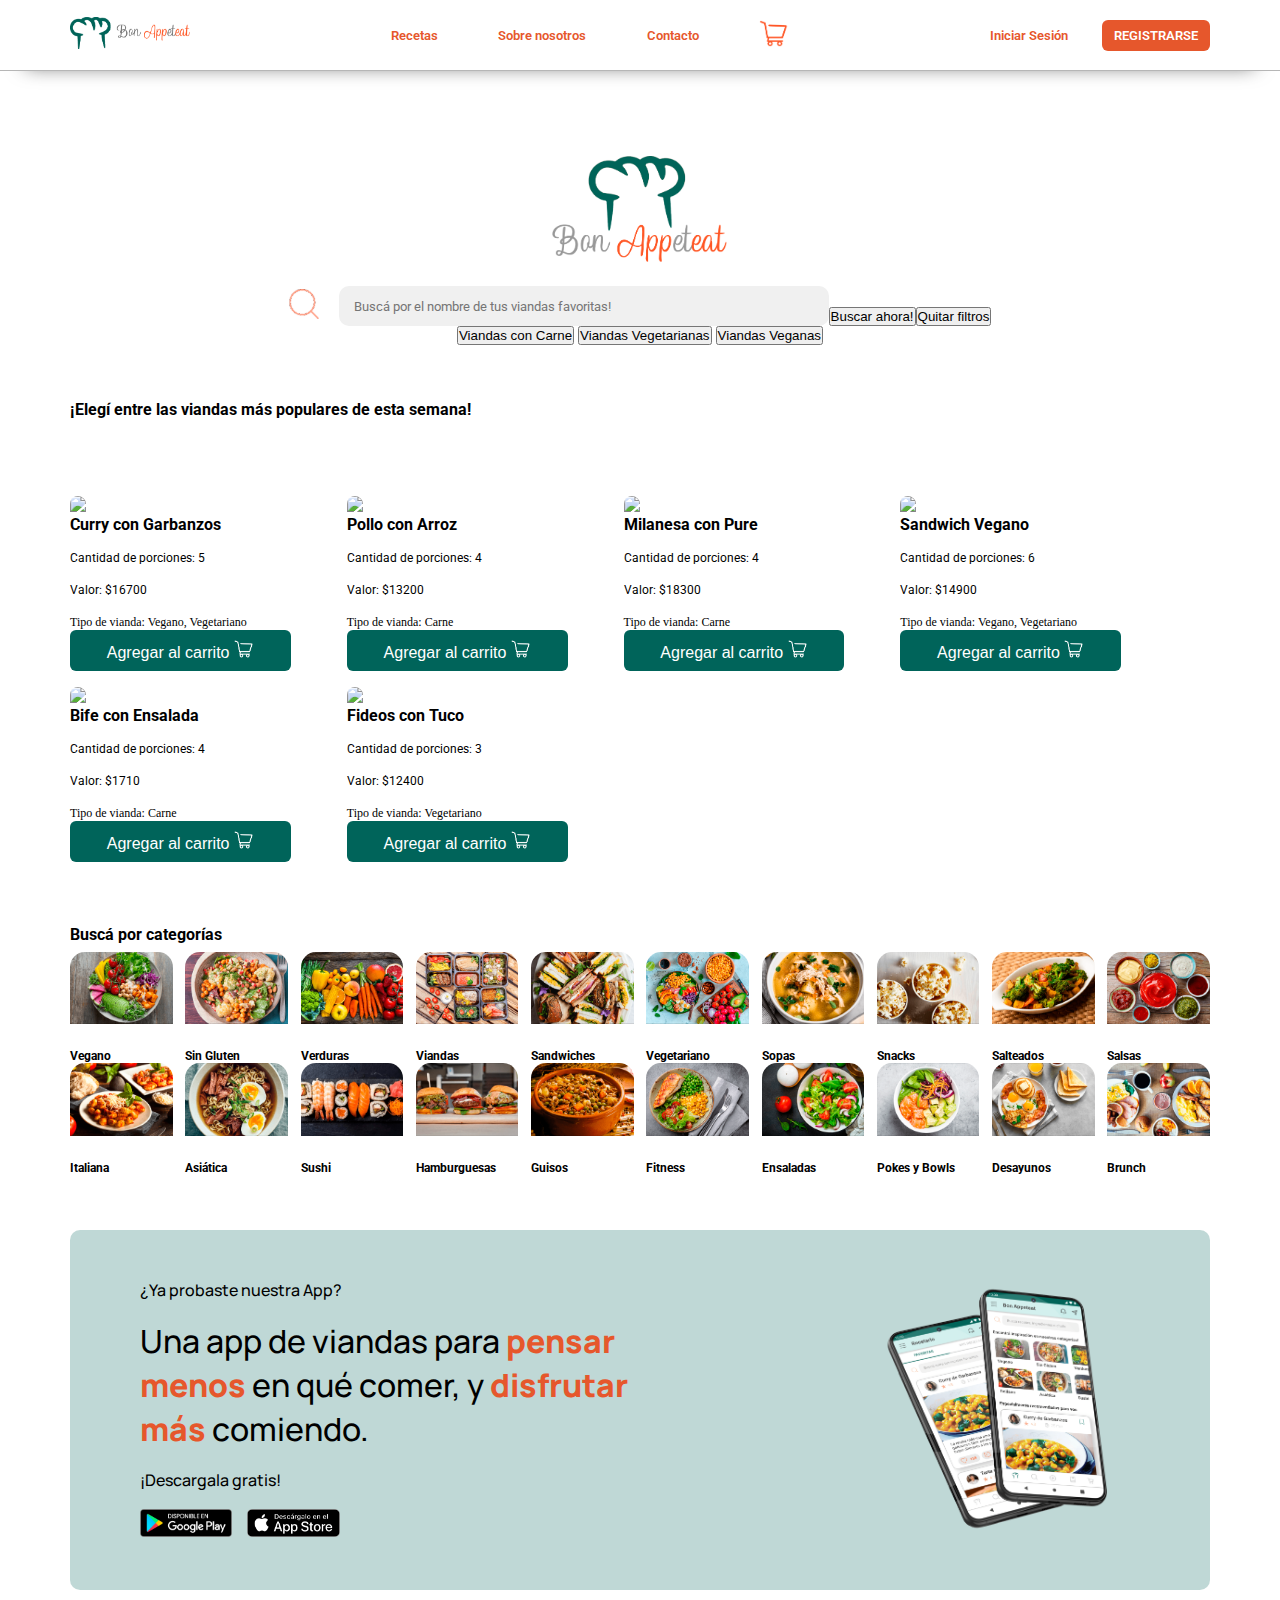
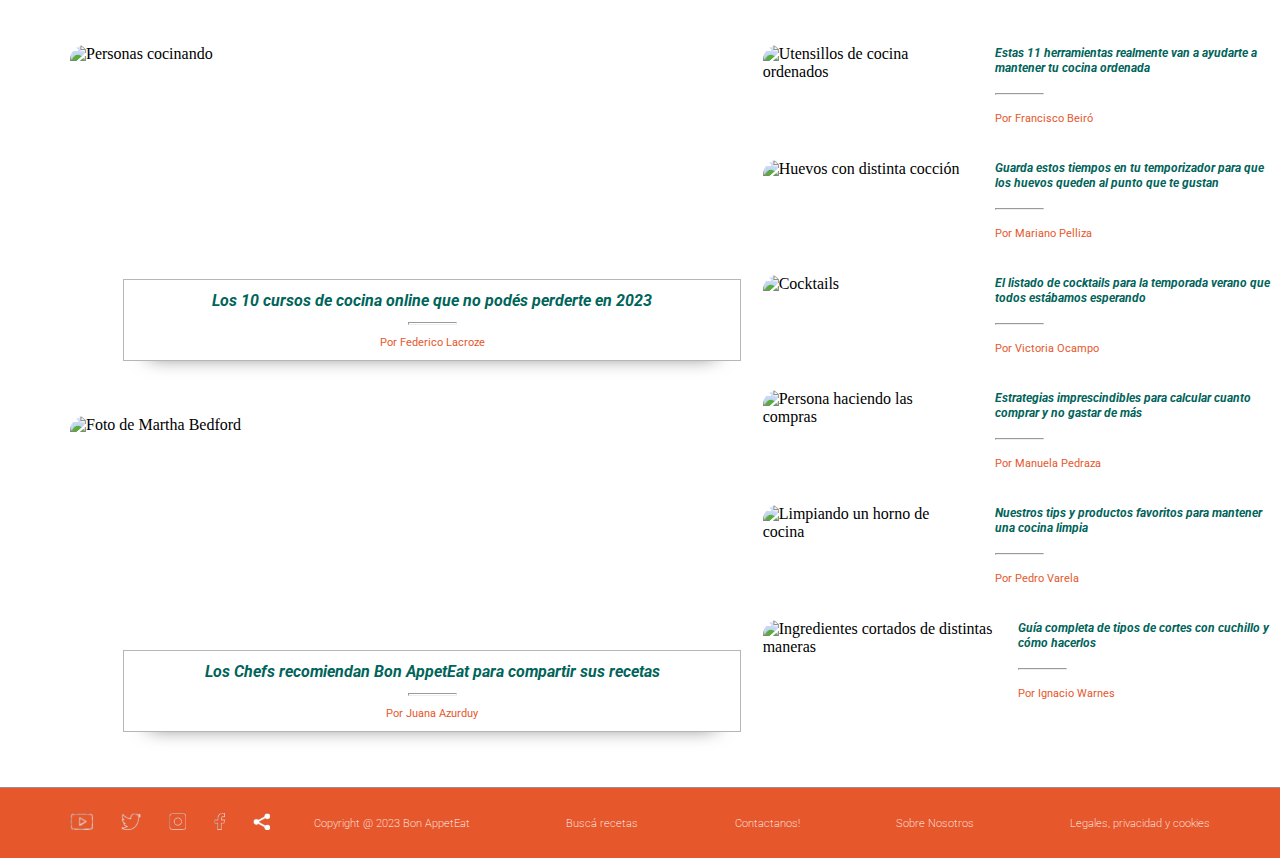
==== commit 443b3318: "Optimizacion del carrito" ====
--- a/index.html
+++ b/index.html
@@ -49,31 +49,37 @@
             <div class="buscador">
                 <img src="./imgs/iconoBuscador.png" alt="Lupa de busqueda">
                 <input class="buscador__barra robotoRegular" id="buscadorIndex" type="search"
-                    name="buscadorRecetasIndex" placeholder="Buscá tus viandas favoritas!">
+                    name="buscadorRecetasIndex" placeholder="Buscá por el nombre de tus viandas favoritas!">
                 <button id="botonBuscador">Buscar ahora!</button>
-            </div>
-            <div id="resBuscador"></div>
+                <button id="botonClear">Quitar filtros</button>
+            </div>
+            <div>
+                <button id="filtroCarne">Viandas con Carne</button>
+                <button id="filtroVegetariano">Viandas Vegetarianas</button>
+                <button id="filtroVegano">Viandas Veganas</button>
+            </div>
         </section>
         <section class="recetas grid__recetas grid__padding--left grid__padding--right">
             <!-- Seccion recetas destacadas -->
             <h1 class="robotoBold">¡Elegí entre las viandas más populares de esta semana!</h1>
-            <article class="recetas__cards cardsViandas" id="product">
+            <article class="recetas__cards cardsViandas" id="resBuscador">
             </article>
         </section>
         <section class="grid__carritoIndex grid__padding--left grid__padding--right"> <!-- Carrito interactivo -->
-            <div class="carrito">
+            <div id="carritoSection" class="carrito oculto">
                 <h4>Tu Carrito</h4>
-                <em>Tus productos seleccionados...</em>.
                 <div class="container-cart" id="carritoActivo">
                 </div>
                 <div id="carritoPrecio">
                 </div>
                 <div>
                     <button type="button" id="carritoEmpty" class="btn btn-outline-primary">Vaciar Carrito</button>
-                </div>
-            </div>
-        </section>
-        <section class="grid__formEntrega grid__padding--left grid__padding--right"> <!-- Form de entrega (B) -->
+                    <button type="button" id="botonComprar" class="btn btn-outline-primary">Comprar Viandas</button>
+                </div>
+            </div>
+        </section>
+        <section id="formCompra" class="grid__formEntrega grid__padding--left grid__padding--right oculto">
+            <!-- Form de entrega (B) -->
             <h3 class="robotoBold">Completá el formulario para entregar tus productos:</h3>
             <form id="form">
                 <h3>Formulario de Contacto</h3>
@@ -304,7 +310,7 @@
     <script src="https://cdn.jsdelivr.net/npm/bootstrap@5.3.0-alpha1/dist/js/bootstrap.bundle.min.js"
         integrity="sha384-w76AqPfDkMBDXo30jS1Sgez6pr3x5MlQ1ZAGC+nuZB+EYdgRZgiwxhTBTkF7CXvN"
         crossorigin="anonymous"></script>
-    <script src="./js/app.js"></script>
+    <script src="./js/appA.js"></script>
 </body>
 
 </html>--- a/css/estilos.css
+++ b/css/estilos.css
@@ -696,8 +696,9 @@
   height: 300px;
   display: flex;
   flex-direction: column;
+  flex-wrap: nowrap;
   justify-content: space-between;
-  padding-bottom: 30px;
+  padding-bottom: 60px;
 }
 .recetas h1 {
   align-self: flex-start;
@@ -716,23 +717,57 @@
   display: flex;
   flex-direction: row;
   flex-wrap: wrap;
+  justify-content: left;
+}
+#resBuscador div {
+  margin-right: 20px;
+}
+
+/* Carrito */
+.oculto {
+  display: none;
+}
+
+.activo {
+  display: block;
+}
+
+.carrito__layout {
+  justify-self: left;
+  height: 150px;
+  display: flex;
+  flex-direction: row;
+  flex-wrap: nowrap;
   justify-content: space-between;
+  padding: 0%;
+  margin: 0%;
+}
+.carrito__layout div {
+  max-height: 150px;
+  display: flex;
+  flex-direction: column;
+  flex-wrap: nowrap;
+  justify-content: space-evenly;
+  margin-right: 40px;
+}
+.carrito__layout img {
+  height: 150px;
+  width: 200px;
+  object-fit: cover;
+  border-bottom-left-radius: 20px;
+  border-bottom-right-radius: 20px;
+  margin-right: 40px;
+}
+.carrito__layout button {
+  align-self: center;
+  scale: 90%;
+  height: 30%;
 }
 
 /* Cards Bootstrap */
-.card {
-  max-height: 70%;
-  max-width: 15%;
-  margin: 0%;
-  padding: 0%;
-  border: none;
-}
-
 .card-img-top {
-  min-height: 70%;
-  min-width: 100%;
+  max-height: 90px;
   object-fit: cover;
-  margin-bottom: -0.5rem;
   border-top-left-radius: 20px;
   border-top-right-radius: 20px;
 }
@@ -748,7 +783,7 @@
 .card-title {
   max-height: 20%;
   font-size: 0.975rem;
-  margin-bottom: 40px;
+  margin-bottom: 10px;
 }
 
 .card-text {
@@ -941,7 +976,7 @@
   margin-bottom: 0;
 }
 
-#botonAddCarrito {
+.botonAddCarrito {
   padding: 0.6rem;
   padding-right: 2.3rem;
   padding-left: 2.3rem;
@@ -953,11 +988,32 @@
   border-radius: 0.375rem;
   text-align: center;
 }
-#botonAddCarrito:hover {
+.botonAddCarrito:hover {
   opacity: 75%;
 }
-#botonAddCarrito img {
+.botonAddCarrito img {
   width: 20px;
+}
+
+.botonDeduceCarrito {
+  padding: 0.6rem;
+  padding-right: 2.3rem;
+  padding-left: 2.3rem;
+  margin-right: 1rem;
+  font-size: 1rem;
+  color: rgb(255, 255, 255);
+  background-color: rgb(0, 100, 90);
+  border: none;
+  border-radius: 0.375rem;
+  text-align: center;
+  background-color: rgb(230, 87, 44);
+  opacity: 50%;
+}
+.botonDeduceCarrito:hover {
+  opacity: 75%;
+}
+.botonDeduceCarrito:hover {
+  opacity: 100%;
 }
 
 .boton__formEntrega {
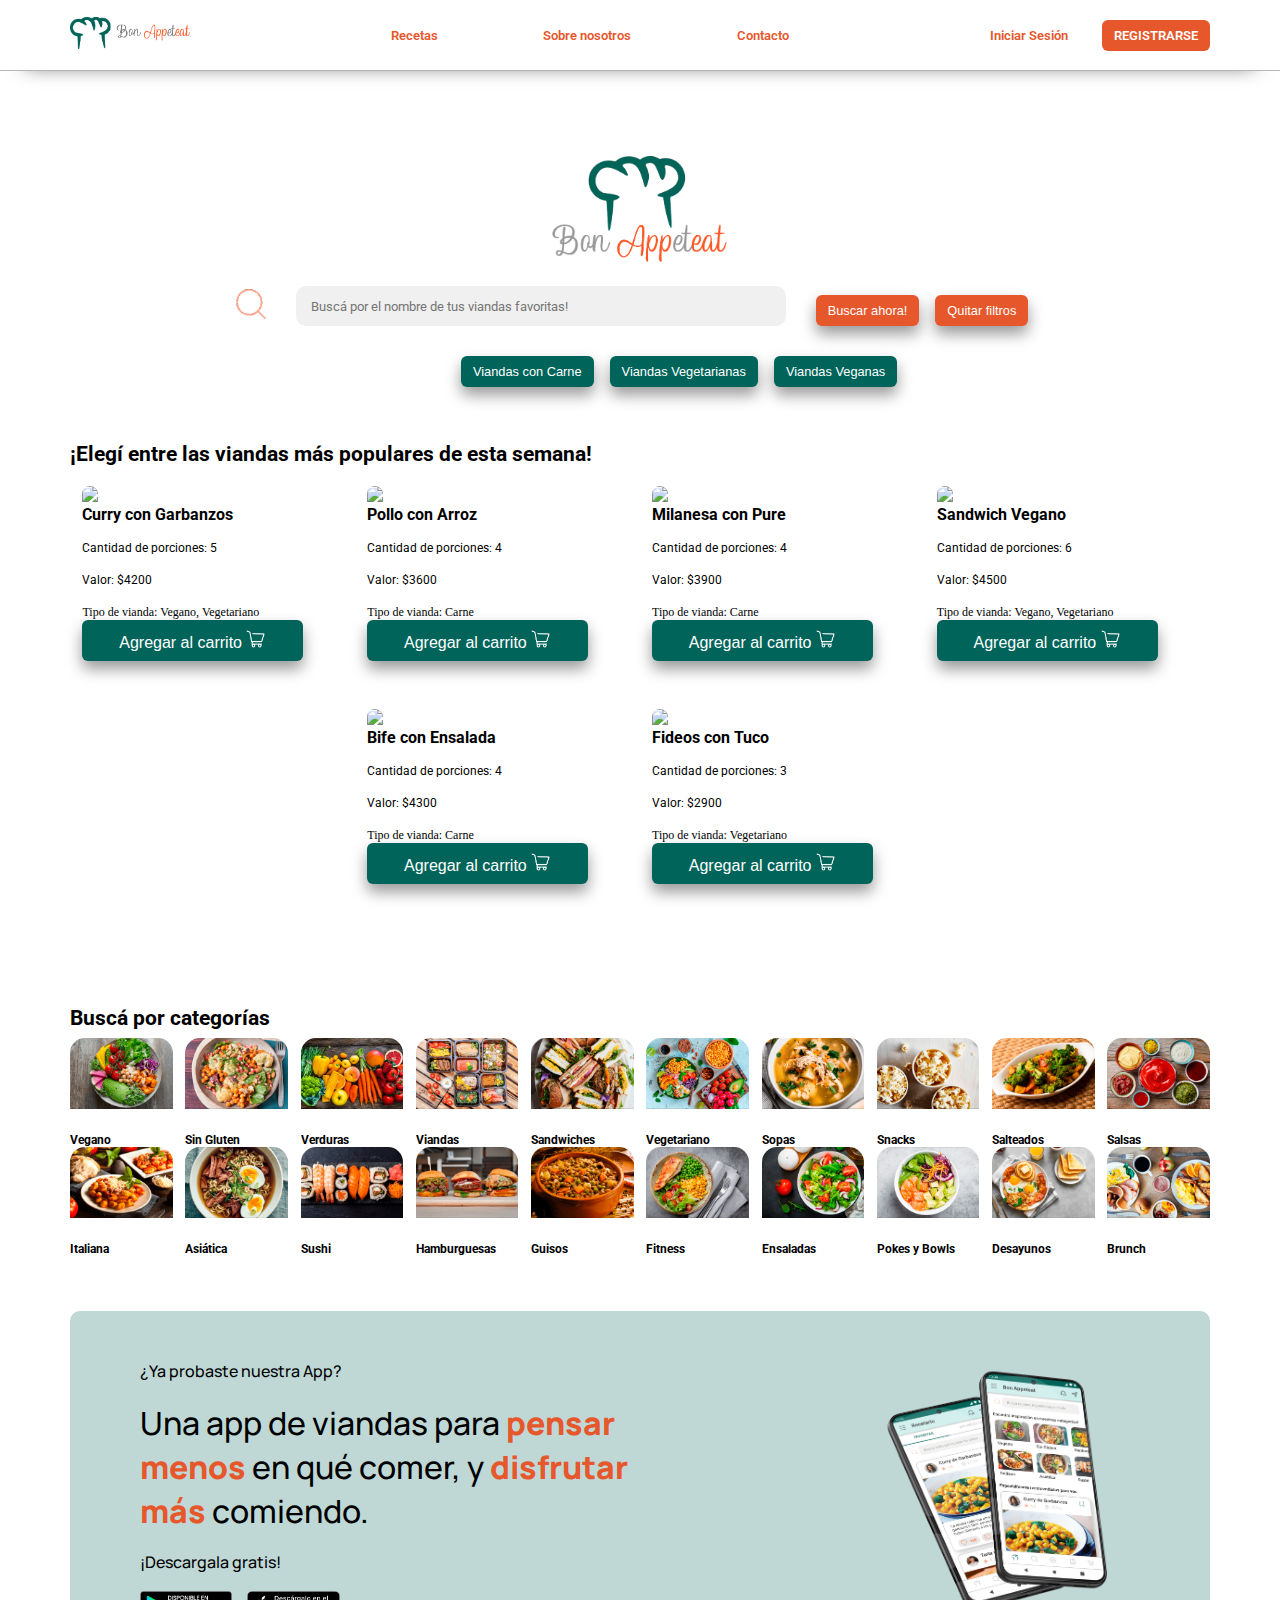
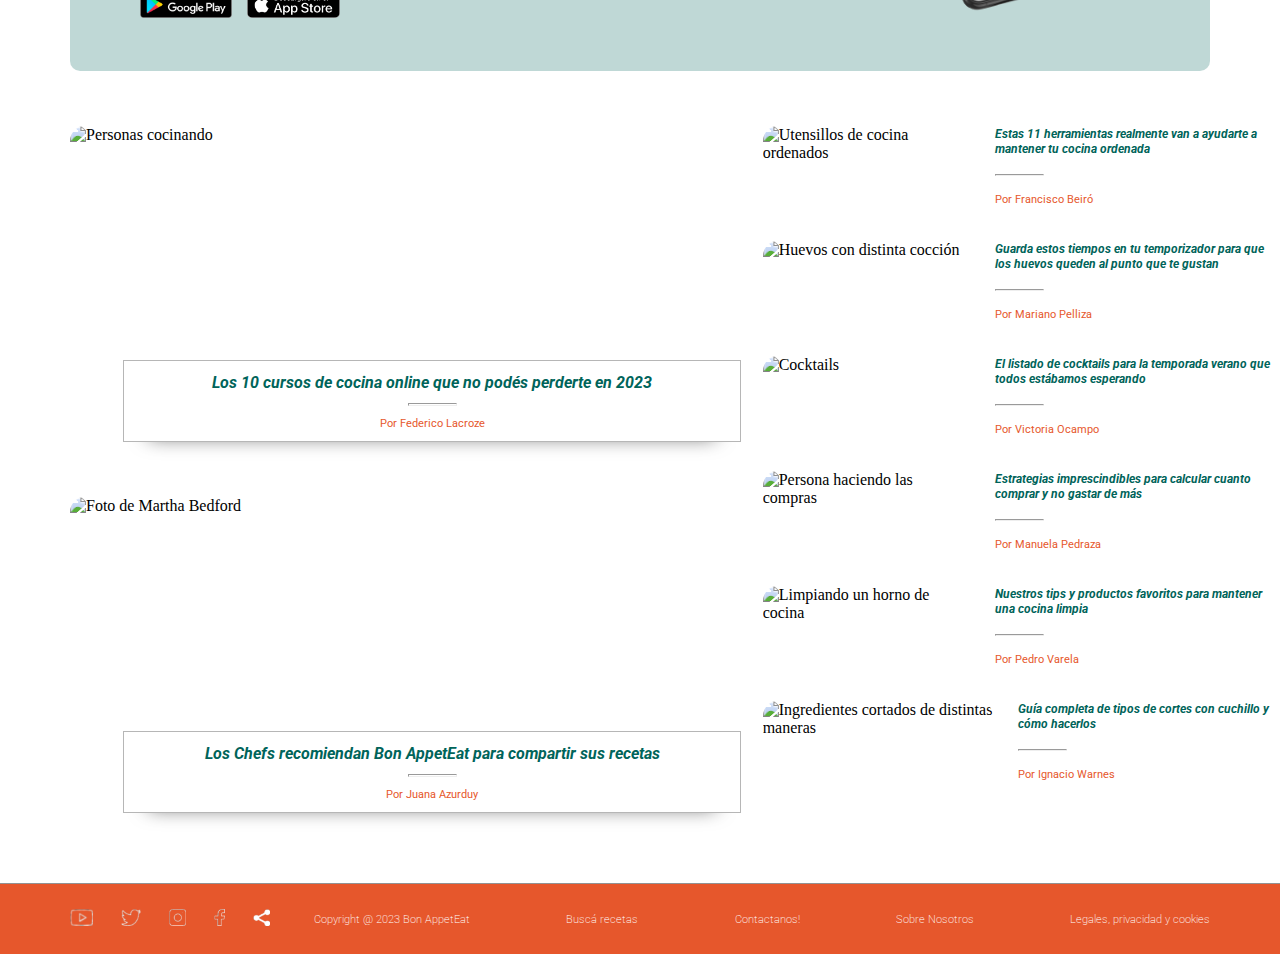
==== commit bb4aa4e5: "Se agregaron todos los estilos faltantes" ====
--- a/index.html
+++ b/index.html
@@ -19,6 +19,10 @@
     <!-- Bootstrap -->
     <link href="https://cdn.jsdelivr.net/npm/bootstrap@5.3.0-alpha1/dist/css/bootstrap.min.css" rel="stylesheet"
         integrity="sha384-GLhlTQ8iRABdZLl6O3oVMWSktQOp6b7In1Zl3/Jr59b6EGGoI1aFkw7cmDA6j6gD" crossorigin="anonymous">
+    <!-- Sweet Alert 2 -->
+    <script src="https://cdn.jsdelivr.net/npm/sweetalert2@11"></script>
+    <!-- Toastify -->
+    <link rel="stylesheet" type="text/css" href="https://cdn.jsdelivr.net/npm/toastify-js/src/toastify.min.css">
     <!-- Style en css -->
     <link rel="stylesheet" href="./css/estilos.css">
 </head>
@@ -34,8 +38,6 @@
                         <li><a class="robotoSemibold" href="./pages/recetas.html">Recetas</a></li>
                         <li><a class="robotoSemibold" href="./pages/sobreNosotros.html">Sobre nosotros</a></li>
                         <li><a class="robotoSemibold" href="./pages/contacto.html">Contacto</a></li>
-                        <li><a id="botonCarrito" href="./pages/carrito.html"><img src="./imgs/carritoLogo.png"
-                                    alt="Icono para acceder al carrito"></a></li>
                     </ul>
                     <ul class="navBar__links--login noBullet">
                         <li><a class="robotoSemibold" href="./pages/iniciarSesion.html"> Iniciar Sesión</a></li>
@@ -53,7 +55,7 @@
                 <button id="botonBuscador">Buscar ahora!</button>
                 <button id="botonClear">Quitar filtros</button>
             </div>
-            <div>
+            <div class="botones__filtros">
                 <button id="filtroCarne">Viandas con Carne</button>
                 <button id="filtroVegetariano">Viandas Vegetarianas</button>
                 <button id="filtroVegano">Viandas Veganas</button>
@@ -67,26 +69,29 @@
         </section>
         <section class="grid__carritoIndex grid__padding--left grid__padding--right"> <!-- Carrito interactivo -->
             <div id="carritoSection" class="carrito oculto">
-                <h4>Tu Carrito</h4>
+                <h4 class="robotoBold">Estas son las viandas que estarás disfrutando:</h4>
                 <div class="container-cart" id="carritoActivo">
                 </div>
-                <div id="carritoPrecio">
-                </div>
-                <div>
-                    <button type="button" id="carritoEmpty" class="btn btn-outline-primary">Vaciar Carrito</button>
-                    <button type="button" id="botonComprar" class="btn btn-outline-primary">Comprar Viandas</button>
-                </div>
-            </div>
-        </section>
-        <section id="formCompra" class="grid__formEntrega grid__padding--left grid__padding--right oculto">
+                <div class="carrito__resolve">
+                    <div id="carritoPrecio" class="grid__padding--right"></div>
+                    <button type="button" id="carritoEmpty" class="botonCarritoResolve">Vaciar Carrito</button>
+                    <button type="button" id="botonComprar" class="botonCarritoResolve">Comprar Viandas</button>
+                </div>
+            </div>
+        </section>
+        <section id="formCompra" class="formOculto">
             <!-- Form de entrega (B) -->
-            <h3 class="robotoBold">Completá el formulario para entregar tus productos:</h3>
+            <div class="button-container">
+                <button type="button" id="botonCerrarForm">X</button>
+            </div>
+            <h5 class=" robotoBold">¡Ya casi terminamos!</h5>
+            <p class="robotoSemibold">Completá este formulario para coordinar el pago y la entrega de tus viandas</p>
             <form id="form">
-                <h3>Formulario de Contacto</h3>
-                <label>Nombre y Apellido</label>
-                <input type="text" class="form-control" id="inputName" placeholder="Ingrese su Nombre y Apellido">
-                <label>Correo Electrónico</label>
-                <input type="email" class="form-control" id="inputEmail" placeholder="Ingrese su E-mail">
+                <label class="robotoRegular">Nombre y Apellido</label>
+                <input type="text" class="form-control robotoRegular" id="inputName"
+                    placeholder="Ingrese su Nombre y Apellido">
+                <label class="robotoRegular">Correo Electrónico</label>
+                <input type="email" class="form-control robotoRegular" id="inputEmail" placeholder="Ingrese su E-mail">
                 <div class="container-form">
                     <button type="submit" class="boton__formEntrega">Comprar y Enviar Información</button>
                 </div>
@@ -310,7 +315,10 @@
     <script src="https://cdn.jsdelivr.net/npm/bootstrap@5.3.0-alpha1/dist/js/bootstrap.bundle.min.js"
         integrity="sha384-w76AqPfDkMBDXo30jS1Sgez6pr3x5MlQ1ZAGC+nuZB+EYdgRZgiwxhTBTkF7CXvN"
         crossorigin="anonymous"></script>
-    <script src="./js/appA.js"></script>
+    <!-- Toastify -->
+    <script type="text/javascript" src="https://cdn.jsdelivr.net/npm/toastify-js"></script>
+    <!-- Js -->
+    <script src="./js/app.js"></script>
 </body>
 
 </html>--- a/css/estilos.css
+++ b/css/estilos.css
@@ -27,7 +27,7 @@
 }
 
 .robotoBold {
-  font-size: 1rem;
+  font-size: 1.3rem;
   font-family: "Roboto", sans-serif;
   font-weight: 700;
   font-style: normal;
@@ -80,7 +80,7 @@
   row-gap: 20%;
   grid-template-columns: 1.4fr 1fr;
   grid-template-rows: 0.25fr 0.85fr repeat(4, 2fr) 1.4fr repeat(2, 1.6fr) 0.6fr;
-  grid-template-areas: "header header" "section-buscador section-buscador" "section-recetas section-recetas" "section-carritoIndex section-carritoIndex" "section-formEntrega section-formEntrega" "section-categorias section-categorias" "section-app section-app" "section-newsUno section-newsAside" "section-newsDos section-newsAside" "footer footer";
+  grid-template-areas: "header header" "section-buscador section-buscador" "section-recetas section-recetas" "section-carritoIndex section-carritoIndex" "section-categorias section-categorias" "section-app section-app" "section-newsUno section-newsAside" "section-newsDos section-newsAside" "footer footer";
 }
 
 .main__grid--recetas {
@@ -134,10 +134,6 @@
 
 .grid__carritoIndex {
   grid-area: section-carritoIndex;
-}
-
-.grid__formEntrega {
-  grid-area: section-formEntrega;
 }
 
 .grid__categorias {
@@ -668,7 +664,7 @@
 .buscador img {
   height: 30px;
   width: 30px;
-  margin-right: 20px;
+  margin-right: 30px;
   margin-top: 7.5px;
   margin-bottom: 7.5px;
 }
@@ -688,17 +684,140 @@
   border-radius: 10px;
   background-color: #F0F0F0;
   padding-left: 15px;
-  padding-right: 15px;
+  margin-right: 30px;
   font-size: 0.8rem;
 }
 
+.botones__filtros {
+  width: 42.7%;
+  display: flex;
+  flex-direction: row;
+  justify-content: flex-end;
+  margin-top: 30px;
+}
+
+#botonBuscador {
+  padding: 0.6rem;
+  padding-right: 2.3rem;
+  padding-left: 2.3rem;
+  margin-right: 1rem;
+  font-size: 1rem;
+  color: rgb(255, 255, 255);
+  background-color: rgb(0, 100, 90);
+  border: none;
+  border-radius: 0.375rem;
+  text-align: center;
+  box-shadow: 0px 8px 15px rgba(0, 0, 0, 0.4);
+  background-color: rgb(230, 87, 44);
+  font-size: 0.8rem;
+  padding-left: 0.75rem;
+  padding-right: 0.75rem;
+  padding-top: 0.5rem;
+  padding-bottom: 0.5rem;
+}
+#botonBuscador:hover {
+  opacity: 75%;
+  box-shadow: 0px 8px 15px rgba(0, 0, 0, 0.6);
+}
+
+#botonClear {
+  padding: 0.6rem;
+  padding-right: 2.3rem;
+  padding-left: 2.3rem;
+  margin-right: 1rem;
+  font-size: 1rem;
+  color: rgb(255, 255, 255);
+  background-color: rgb(0, 100, 90);
+  border: none;
+  border-radius: 0.375rem;
+  text-align: center;
+  box-shadow: 0px 8px 15px rgba(0, 0, 0, 0.4);
+  background-color: rgb(230, 87, 44);
+  font-size: 0.8rem;
+  padding-left: 0.75rem;
+  padding-right: 0.75rem;
+  padding-top: 0.5rem;
+  padding-bottom: 0.5rem;
+}
+#botonClear:hover {
+  opacity: 75%;
+  box-shadow: 0px 8px 15px rgba(0, 0, 0, 0.6);
+}
+
+#filtroCarne {
+  padding: 0.6rem;
+  padding-right: 2.3rem;
+  padding-left: 2.3rem;
+  margin-right: 1rem;
+  font-size: 1rem;
+  color: rgb(255, 255, 255);
+  background-color: rgb(0, 100, 90);
+  border: none;
+  border-radius: 0.375rem;
+  text-align: center;
+  box-shadow: 0px 8px 15px rgba(0, 0, 0, 0.4);
+  font-size: 0.8rem;
+  padding-left: 0.75rem;
+  padding-right: 0.75rem;
+  padding-top: 0.5rem;
+  padding-bottom: 0.5rem;
+}
+#filtroCarne:hover {
+  opacity: 75%;
+  box-shadow: 0px 8px 15px rgba(0, 0, 0, 0.6);
+}
+
+#filtroVegetariano {
+  padding: 0.6rem;
+  padding-right: 2.3rem;
+  padding-left: 2.3rem;
+  margin-right: 1rem;
+  font-size: 1rem;
+  color: rgb(255, 255, 255);
+  background-color: rgb(0, 100, 90);
+  border: none;
+  border-radius: 0.375rem;
+  text-align: center;
+  box-shadow: 0px 8px 15px rgba(0, 0, 0, 0.4);
+  font-size: 0.8rem;
+  padding-left: 0.75rem;
+  padding-right: 0.75rem;
+  padding-top: 0.5rem;
+  padding-bottom: 0.5rem;
+}
+#filtroVegetariano:hover {
+  opacity: 75%;
+  box-shadow: 0px 8px 15px rgba(0, 0, 0, 0.6);
+}
+
+#filtroVegano {
+  padding: 0.6rem;
+  padding-right: 2.3rem;
+  padding-left: 2.3rem;
+  margin-right: 1rem;
+  font-size: 1rem;
+  color: rgb(255, 255, 255);
+  background-color: rgb(0, 100, 90);
+  border: none;
+  border-radius: 0.375rem;
+  text-align: center;
+  box-shadow: 0px 8px 15px rgba(0, 0, 0, 0.4);
+  font-size: 0.8rem;
+  padding-left: 0.75rem;
+  padding-right: 0.75rem;
+  padding-top: 0.5rem;
+  padding-bottom: 0.5rem;
+}
+#filtroVegano:hover {
+  opacity: 75%;
+  box-shadow: 0px 8px 15px rgba(0, 0, 0, 0.6);
+}
+
 .recetas {
-  height: 300px;
   display: flex;
   flex-direction: column;
   flex-wrap: nowrap;
   justify-content: space-between;
-  padding-bottom: 60px;
 }
 .recetas h1 {
   align-self: flex-start;
@@ -707,6 +826,7 @@
 
 .recetas__cards {
   height: 220px;
+  width: 100%;
   display: flex;
   flex-direction: row;
   flex-wrap: wrap;
@@ -714,16 +834,22 @@
 }
 
 #resBuscador {
+  height: 100%;
   display: flex;
   flex-direction: row;
   flex-wrap: wrap;
-  justify-content: left;
+  justify-content: center;
+  margin: -12px;
 }
 #resBuscador div {
-  margin-right: 20px;
+  margin: 12px;
 }
 
 /* Carrito */
+h4 {
+  margin-bottom: 40px;
+}
+
 .oculto {
   display: none;
 }
@@ -733,27 +859,45 @@
 }
 
 .carrito__layout {
-  justify-self: left;
-  height: 150px;
+  height: 170px;
+  width: 800px;
   display: flex;
   flex-direction: row;
   flex-wrap: nowrap;
   justify-content: space-between;
   padding: 0%;
   margin: 0%;
-}
-.carrito__layout div {
-  max-height: 150px;
+  margin-bottom: 60px;
+}
+.carrito__layout .producto {
+  height: 100%;
+  width: 250px;
   display: flex;
   flex-direction: column;
   flex-wrap: nowrap;
-  justify-content: space-evenly;
+  justify-content: space-between;
   margin-right: 40px;
 }
+.carrito__layout .producto .robotoRegular {
+  margin: 0%;
+}
+.carrito__layout .producto .robotoBold {
+  margin: 0%;
+  margin-bottom: 10%;
+}
+.carrito__layout .producto p {
+  font-size: 0.8rem;
+  margin: 0%;
+}
+.carrito__layout .producto .tituloCarrito {
+  font-size: 1.2rem;
+}
 .carrito__layout img {
-  height: 150px;
-  width: 200px;
+  height: 170px;
+  width: 150px;
   object-fit: cover;
+  border-top-left-radius: 20px;
+  border-top-right-radius: 20px;
   border-bottom-left-radius: 20px;
   border-bottom-right-radius: 20px;
   margin-right: 40px;
@@ -762,6 +906,114 @@
   align-self: center;
   scale: 90%;
   height: 30%;
+}
+.carrito__layout .carrito__interactuar {
+  width: 40%;
+  height: 100%;
+  margin-top: 0%;
+  margin-bottom: 0%;
+  display: flex;
+  flex-direction: column;
+  flex-wrap: nowrap;
+  justify-content: space-;
+}
+.carrito__layout .carrito__interactuar .botonera__carrito {
+  width: 100%;
+  height: 100%;
+  display: flex;
+  flex-direction: row;
+  flex-wrap: nowrap;
+}
+.carrito__layout .carrito__interactuar .botonera__carrito .boton__cantidad {
+  padding: 0.6rem;
+  padding-right: 2.3rem;
+  padding-left: 2.3rem;
+  margin-right: 1rem;
+  font-size: 1rem;
+  color: rgb(255, 255, 255);
+  background-color: rgb(0, 100, 90);
+  border: none;
+  border-radius: 0.375rem;
+  text-align: center;
+  box-shadow: 0px 8px 15px rgba(0, 0, 0, 0.4);
+  height: 35%;
+  padding-left: 1.5rem;
+  padding-right: 1.5rem;
+  background-color: rgb(230, 87, 44);
+  opacity: 50%;
+}
+.carrito__layout .carrito__interactuar .botonera__carrito .boton__cantidad:hover {
+  opacity: 75%;
+  box-shadow: 0px 8px 15px rgba(0, 0, 0, 0.6);
+}
+.carrito__layout .carrito__interactuar .botonera__carrito .boton__cantidad:hover {
+  opacity: 100%;
+}
+.carrito__layout .carrito__interactuar .botonera__carrito .boton__cantidad strong {
+  font-size: 1rem;
+}
+.carrito__layout .carrito__interactuar .botonera__carrito .botonDeduceCarrito {
+  padding: 0.6rem;
+  padding-right: 2.3rem;
+  padding-left: 2.3rem;
+  margin-right: 1rem;
+  font-size: 1rem;
+  color: rgb(255, 255, 255);
+  background-color: rgb(0, 100, 90);
+  border: none;
+  border-radius: 0.375rem;
+  text-align: center;
+  box-shadow: 0px 8px 15px rgba(0, 0, 0, 0.4);
+  height: 35%;
+  width: 100%;
+  background-color: rgb(230, 87, 44);
+  opacity: 50%;
+}
+.carrito__layout .carrito__interactuar .botonera__carrito .botonDeduceCarrito:hover {
+  opacity: 75%;
+  box-shadow: 0px 8px 15px rgba(0, 0, 0, 0.6);
+}
+.carrito__layout .carrito__interactuar .botonera__carrito .botonDeduceCarrito:hover {
+  opacity: 100%;
+}
+.carrito__layout .carrito__interactuar .total___carrito {
+  width: 95%;
+  display: flex;
+  flex-direction: row;
+  flex-wrap: nowrap;
+  justify-content: space-between;
+}
+.carrito__layout .carrito__interactuar .total___carrito strong {
+  font-size: 1.05rem;
+}
+.carrito__layout .carrito__interactuar .total___carrito p {
+  margin: 0%;
+  padding: 0%;
+}
+
+#carritoActivo {
+  display: flex;
+  flex-direction: row;
+  flex-wrap: wrap;
+  width: 100%;
+  justify-content: space-between;
+}
+
+.carrito__resolve {
+  display: flex;
+  flex-direction: row;
+  flex-wrap: nowrap;
+  justify-content: center;
+  margin-top: 40px;
+  margin-bottom: 40px;
+}
+.carrito__resolve div p {
+  margin: 0%;
+  margin-top: 2%;
+}
+.carrito__resolve div p strong {
+  color: rgb(0, 100, 90);
+  font-size: 1.2rem;
 }
 
 /* Cards Bootstrap */
@@ -987,15 +1239,17 @@
   border: none;
   border-radius: 0.375rem;
   text-align: center;
+  box-shadow: 0px 8px 15px rgba(0, 0, 0, 0.4);
 }
 .botonAddCarrito:hover {
   opacity: 75%;
+  box-shadow: 0px 8px 15px rgba(0, 0, 0, 0.6);
 }
 .botonAddCarrito img {
   width: 20px;
 }
 
-.botonDeduceCarrito {
+.botonCarritoResolve {
   padding: 0.6rem;
   padding-right: 2.3rem;
   padding-left: 2.3rem;
@@ -1006,18 +1260,97 @@
   border: none;
   border-radius: 0.375rem;
   text-align: center;
-  background-color: rgb(230, 87, 44);
-  opacity: 50%;
-}
-.botonDeduceCarrito:hover {
+  box-shadow: 0px 8px 15px rgba(0, 0, 0, 0.4);
+}
+.botonCarritoResolve:hover {
   opacity: 75%;
-}
-.botonDeduceCarrito:hover {
-  opacity: 100%;
+  box-shadow: 0px 8px 15px rgba(0, 0, 0, 0.6);
+}
+.botonCarritoResolve img {
+  width: 20px;
+}
+
+/* Formulario de Entrega */
+.formActivo {
+  position: fixed;
+  margin-left: auto;
+  margin-right: auto;
+  margin-top: auto;
+  margin-bottom: auto;
+  bottom: 0;
+  top: 0;
+  left: 0;
+  right: 0;
+  width: 600px;
+  height: 540px;
+  padding: 0%;
+  padding-right: 50px;
+  padding-left: 50px;
+  border-style: solid;
+  box-sizing: border-box;
+  border: 1px solid rgba(0, 0, 0, 0.3411764706);
+  background-color: #ffffff;
+  box-shadow: 0 0 0 500vmax rgba(0, 0, 0, 0.3);
+  display: flex;
+  flex-direction: column;
+  justify-content: center;
+}
+.formActivo h5 {
+  font-size: 1.5rem;
+  text-align: center;
+  color: rgb(230, 87, 44);
+}
+.formActivo p {
+  font-size: 1rem;
+  color: #000000;
+  text-align: center;
+  margin-top: 20px;
+}
+.formActivo label {
+  font-size: 1rem;
+  margin-top: 25px;
+  margin-bottom: 10px;
+}
+.formActivo div {
+  display: flex;
+  justify-content: center;
+}
+.formActivo .button-container {
+  display: grid;
+  justify-content: right;
+  margin-bottom: 20px;
+}
+.formActivo #botonCerrarForm {
+  width: 30px;
+  height: 30px;
+  border: none;
+  background-color: #ffffff;
+  font-size: 1.2rem;
+  font-style: bold;
+  color: rgba(0, 0, 0, 0.6117647059);
+}
+
+.formOculto {
+  display: none;
 }
 
 .boton__formEntrega {
-  margin-top: 20px;
+  padding: 0.6rem;
+  padding-right: 2.3rem;
+  padding-left: 2.3rem;
+  margin-right: 1rem;
+  font-size: 1rem;
+  color: rgb(255, 255, 255);
+  background-color: rgb(0, 100, 90);
+  border: none;
+  border-radius: 0.375rem;
+  text-align: center;
+  box-shadow: 0px 8px 15px rgba(0, 0, 0, 0.4);
+  margin-top: 60px;
+}
+.boton__formEntrega:hover {
+  opacity: 75%;
+  box-shadow: 0px 8px 15px rgba(0, 0, 0, 0.6);
 }
 
 .container-cart {
@@ -1687,9 +2020,11 @@
   border: none;
   border-radius: 0.375rem;
   text-align: center;
+  box-shadow: 0px 8px 15px rgba(0, 0, 0, 0.4);
 }
 #boton__submit:hover {
   opacity: 75%;
+  box-shadow: 0px 8px 15px rgba(0, 0, 0, 0.6);
 }
 
 #boton__reset {
@@ -1703,9 +2038,11 @@
   border: none;
   border-radius: 0.375rem;
   text-align: center;
+  box-shadow: 0px 8px 15px rgba(0, 0, 0, 0.4);
 }
 #boton__reset:hover {
   opacity: 75%;
+  box-shadow: 0px 8px 15px rgba(0, 0, 0, 0.6);
 }
 
 @media screen and (min-width: 320px) and (max-width: 431px) {
@@ -1787,9 +2124,11 @@
   border: none;
   border-radius: 0.375rem;
   text-align: center;
+  box-shadow: 0px 8px 15px rgba(0, 0, 0, 0.4);
 }
 #boton__login:hover {
   opacity: 75%;
+  box-shadow: 0px 8px 15px rgba(0, 0, 0, 0.6);
 }
 
 .sesion__texto {
